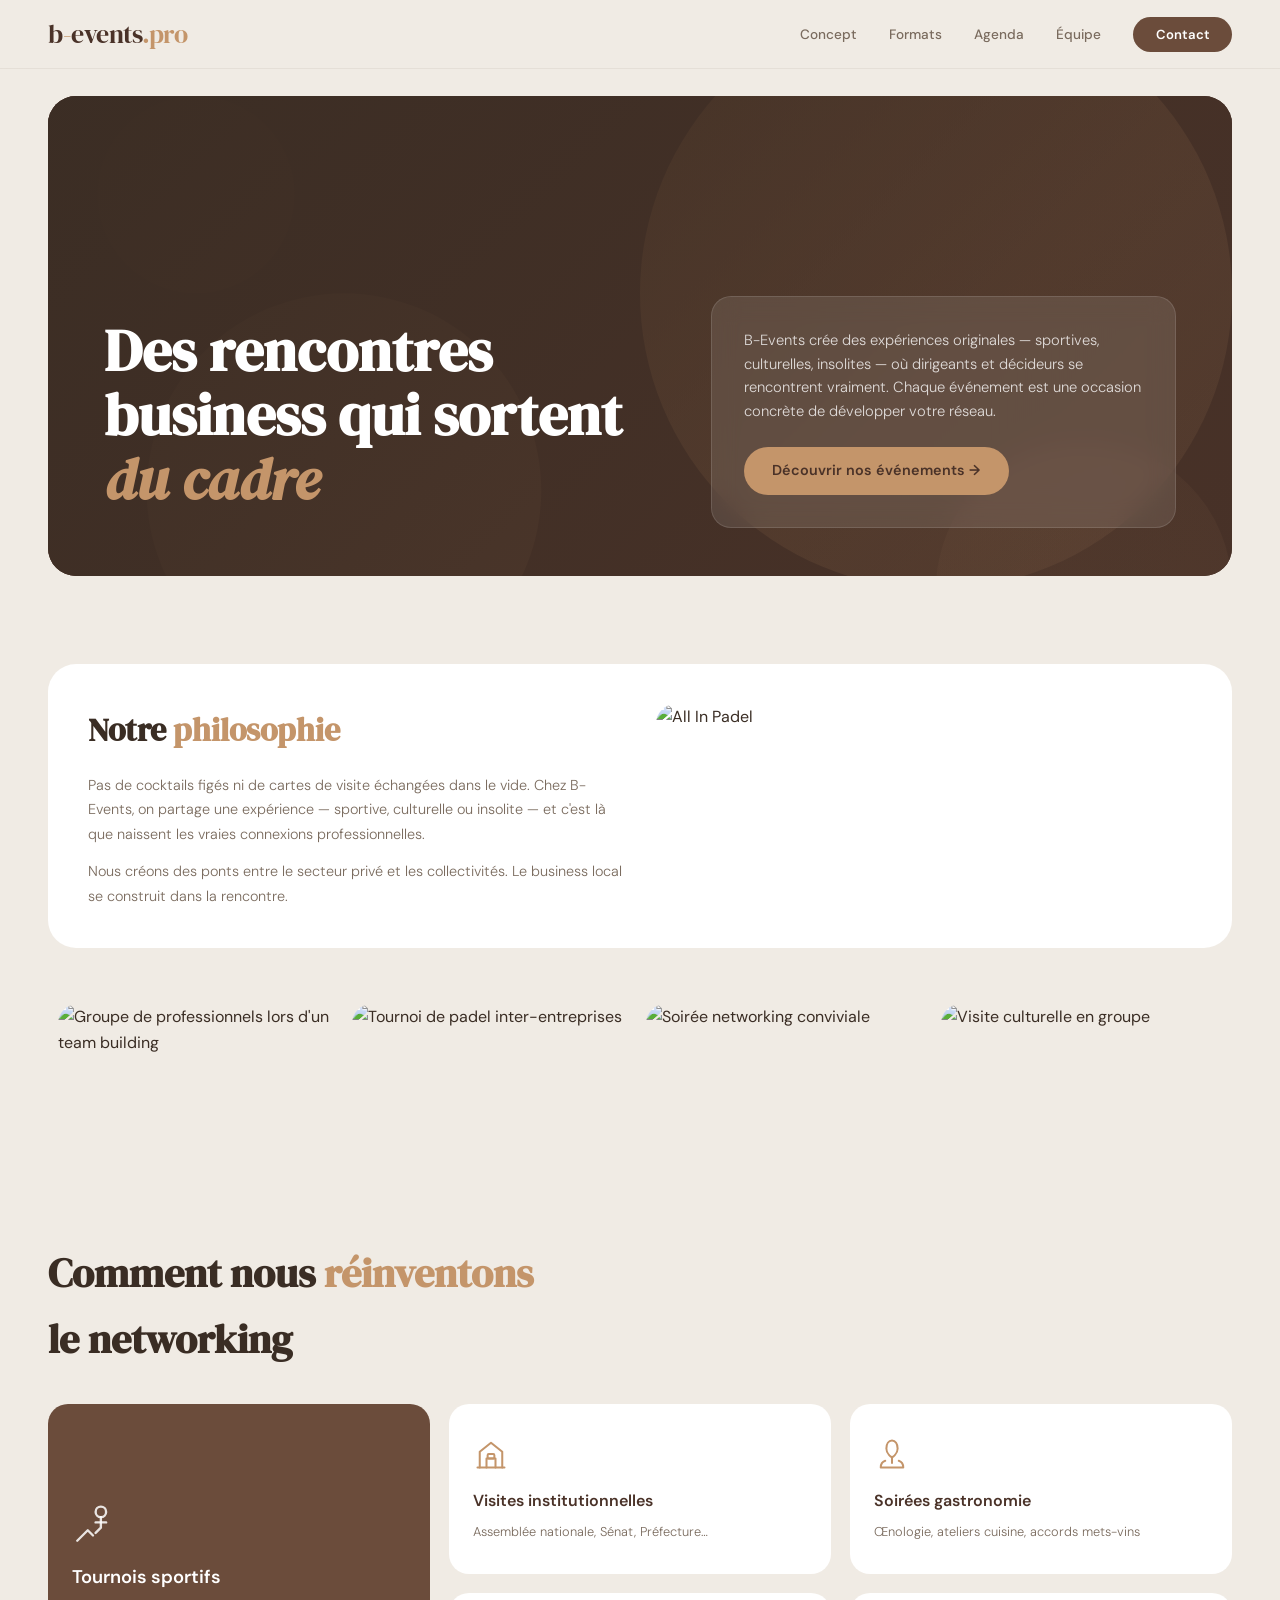
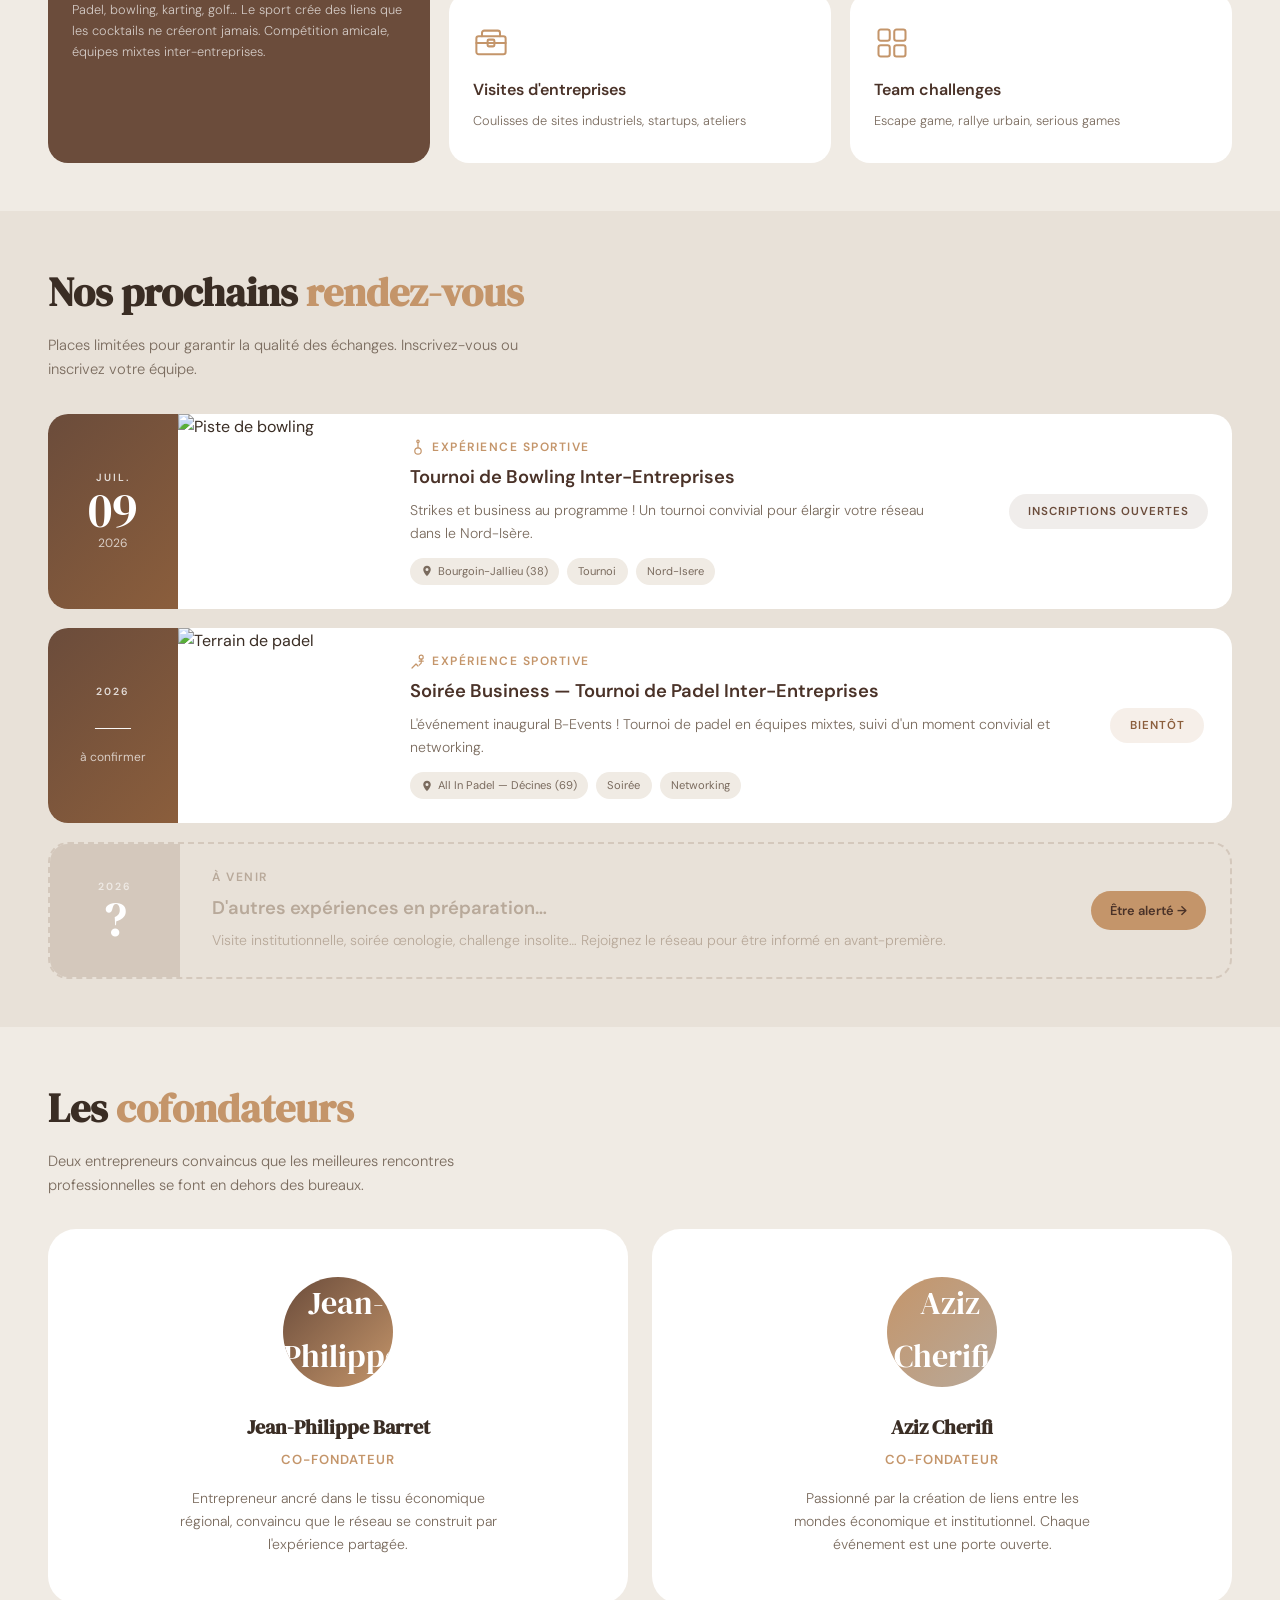
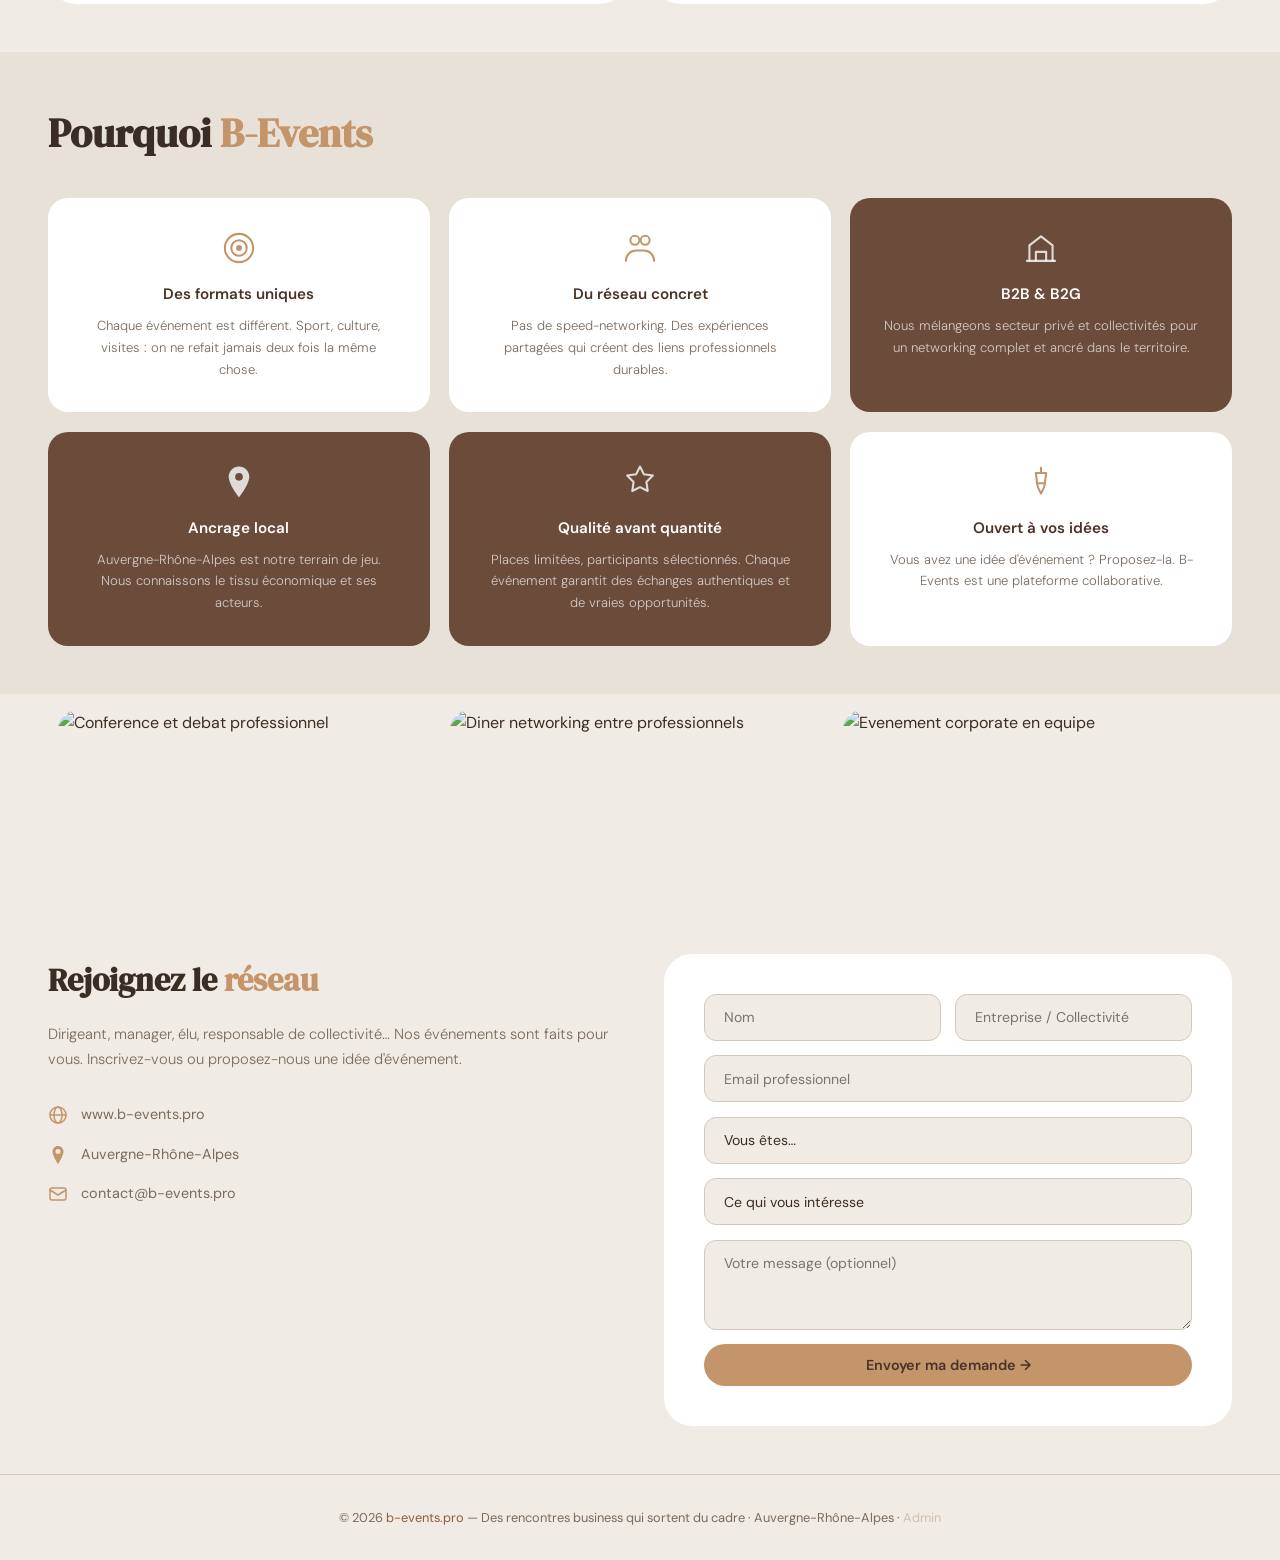
==== index.html @ 19b8ec17 "naming urls" ====
<!DOCTYPE html>
<html lang="fr">
<head>
  <meta charset="UTF-8">
  <meta name="viewport" content="width=device-width, initial-scale=1.0">
  <meta name="description" content="B-Events organise des expériences de networking originales pour dirigeants et décideurs en Auvergne-Rhône-Alpes. Sport, culture, visites insolites : développez votre réseau autrement.">
  <meta name="keywords" content="networking, B2B, B2G, événements, entreprises, Auvergne-Rhône-Alpes, Lyon, padel, bowling, dirigeants">
  <meta property="og:title" content="B-Events.pro — Des rencontres business qui sortent du cadre">
  <meta property="og:description" content="Expériences de networking originales pour dirigeants et décideurs en AURA.">
  <meta property="og:type" content="website">
  <meta property="og:url" content="https://www.b-events.pro">
  <title>B-Events.pro — Des rencontres business qui sortent du cadre</title>
  <link rel="icon" href="data:image/svg+xml,<svg xmlns='http://www.w3.org/2000/svg' viewBox='0 0 100 100'><path d='M20 55c0-8 6-14 14-14s14 6 14 14v20H20V55zm32 0c0-8 6-14 14-14s14 6 14 14v20H52V55zM30 35a8 8 0 100-16 8 8 0 000 16zm40 0a8 8 0 100-16 8 8 0 000 16z' fill='%236b4c3b'/></svg>">
  <link href="https://fonts.googleapis.com/css2?family=DM+Serif+Display:ital@0;1&family=DM+Sans:ital,wght@0,300;0,400;0,500;0,600;0,700;1,400&display=swap" rel="stylesheet">
  <link rel="stylesheet" href="style.css">
</head>
<body>

  <!-- NAVIGATION -->
  <nav>
    <div class="logo">b<span>-</span>events<span>.pro</span></div>
    <button class="menu-toggle" aria-label="Menu">
      <span></span><span></span><span></span>
    </button>
    <ul class="nav-links">
      <li><a href="#concept">Concept</a></li>
      <li><a href="#formats">Formats</a></li>
      <li><a href="#evenements">Agenda</a></li>
      <li><a href="#fondateurs">Équipe</a></li>
      <li><a href="#contact" class="nav-cta">Contact</a></li>
    </ul>
  </nav>

  <!-- HERO -->
  <section class="hero">
    <div class="hero-inner">
      <div class="hero-bg"></div>
      <div class="hero-content">
        <div class="hero-left">
          <h1>Des rencontres business qui sortent <em>du cadre</em></h1>
        </div>
        <div class="hero-right">
          <p>B-Events crée des expériences originales — sportives, culturelles, insolites — où dirigeants et décideurs se rencontrent vraiment. Chaque événement est une occasion concrète de développer votre réseau.</p>
          <a href="#evenements" class="hero-btn">Découvrir nos événements →</a>
        </div>
      </div>
    </div>
  </section>

  <!-- CONCEPT / STATS -->
  <section class="stats-section" id="concept">
    <div class="stats-inner">
      <div class="who-card reveal">
        <div class="who-text">
          <h2>Notre <em>philosophie</em></h2>
          <p>Pas de cocktails figés ni de cartes de visite échangées dans le vide. Chez B-Events, on partage une expérience — sportive, culturelle ou insolite — et c'est là que naissent les vraies connexions professionnelles.</p>
          <p style="margin-top:.8rem">Nous créons des ponts entre le secteur privé et les collectivités. Le business local se construit dans la rencontre.</p>
        </div>
        <div class="who-visual">
          <img src="images/all-in-padel.jpg" alt="All In Padel" loading="lazy">
        </div>
      </div>
    </div>
  </section>

  <!-- PHOTO STRIP -->
  <div class="photo-strip">
    <img src="https://images.unsplash.com/photo-1529156069898-49953e39b3ac?w=500&h=300&fit=crop" alt="Groupe de professionnels lors d'un team building" loading="lazy">
    <img src="https://images.unsplash.com/photo-1622279457486-62dcc4a431d6?w=500&h=300&fit=crop" alt="Tournoi de padel inter-entreprises" loading="lazy">
    <img src="https://images.unsplash.com/photo-1511795409834-ef04bbd61622?w=500&h=300&fit=crop" alt="Soirée networking conviviale" loading="lazy">
    <img src="https://images.unsplash.com/photo-1543007630-9710e4a00a20?w=500&h=300&fit=crop" alt="Visite culturelle en groupe" loading="lazy">
  </div>

  <!-- FORMATS -->
  <section class="formats-section" id="formats">
    <div class="formats-inner">
      <div class="section-header">
        <h2>Comment nous <em>réinventons</em><br>le networking</h2>
      </div>
      <div class="formats-grid">
        <div class="format-card featured reveal">
          <span class="format-icon">
            <svg viewBox="0 0 32 32" fill="none" stroke="currentColor" stroke-width="1.8" stroke-linecap="round" stroke-linejoin="round"><circle cx="22" cy="6" r="4"/><path d="M22 10v8l-4 4"/><path d="M18 14h8"/><path d="M4 28l8-8 4 4"/></svg>
          </span>
          <h4>Tournois sportifs</h4>
          <p>Padel, bowling, karting, golf… Le sport crée des liens que les cocktails ne créeront jamais. Compétition amicale, équipes mixtes inter-entreprises.</p>
        </div>
        <div class="format-card reveal">
          <span class="format-icon">
            <svg viewBox="0 0 32 32" fill="none" stroke="currentColor" stroke-width="1.8" stroke-linecap="round" stroke-linejoin="round"><path d="M4 28h24"/><path d="M6 28V14l10-8 10 8v14"/><path d="M12 28v-8h8v8"/><rect x="13" y="16" width="6" height="4" rx="1"/></svg>
          </span>
          <h4>Visites institutionnelles</h4>
          <p>Assemblée nationale, Sénat, Préfecture…</p>
        </div>
        <div class="format-card reveal">
          <span class="format-icon">
            <svg viewBox="0 0 32 32" fill="none" stroke="currentColor" stroke-width="1.8" stroke-linecap="round" stroke-linejoin="round"><path d="M16 4c-3 0-5 3-5 7 0 5 5 8 5 8s5-3 5-8c0-4-2-7-5-7z"/><path d="M10 22c-3 1-4 3-4 6h20c0-3-1-5-4-6"/><path d="M16 19v5"/></svg>
          </span>
          <h4>Soirées gastronomie</h4>
          <p>Œnologie, ateliers cuisine, accords mets-vins</p>
        </div>
        <div class="format-card reveal">
          <span class="format-icon">
            <svg viewBox="0 0 32 32" fill="none" stroke="currentColor" stroke-width="1.8" stroke-linecap="round" stroke-linejoin="round"><rect x="3" y="10" width="26" height="16" rx="2"/><path d="M8 10V7a2 2 0 012-2h12a2 2 0 012 2v3"/><path d="M3 16h26"/><rect x="13" y="13" width="6" height="6" rx="1"/></svg>
          </span>
          <h4>Visites d'entreprises</h4>
          <p>Coulisses de sites industriels, startups, ateliers</p>
        </div>
        <div class="format-card reveal">
          <span class="format-icon">
            <svg viewBox="0 0 32 32" fill="none" stroke="currentColor" stroke-width="1.8" stroke-linecap="round" stroke-linejoin="round"><rect x="4" y="4" width="10" height="10" rx="2"/><rect x="18" y="4" width="10" height="10" rx="2"/><rect x="4" y="18" width="10" height="10" rx="2"/><rect x="18" y="18" width="10" height="10" rx="2"/></svg>
          </span>
          <h4>Team challenges</h4>
          <p>Escape game, rallye urbain, serious games</p>
        </div>

      </div>
    </div>
  </section>

  <!-- EVENTS -->
  <section class="events-section" id="evenements">
    <div class="events-inner">
      <div class="section-header">
        <h2>Nos prochains <em>rendez-vous</em></h2>
        <p>Places limitées pour garantir la qualité des échanges. Inscrivez-vous ou inscrivez votre équipe.</p>
      </div>
      <div class="event-list">

        <div class="event-card reveal">
          <div class="event-date-block">
            <span class="month">Juil.</span>
            <span class="day">09</span>
            <span class="year">2026</span>
          </div>
          <div class="event-visual">
            <img src="https://images.unsplash.com/photo-1566073771259-6a8506099945?w=400&h=300&fit=crop&q=80" alt="Piste de bowling" loading="lazy">
          </div>
          <div class="event-info">
            <div class="event-type"><svg class="event-type-icon" viewBox="0 0 20 20" fill="none" stroke="currentColor" stroke-width="1.5" stroke-linecap="round" stroke-linejoin="round"><circle cx="10" cy="15" r="4"/><path d="M10 4v7"/><circle cx="10" cy="3" r="1.5"/></svg> Expérience sportive</div>
            <h3>Tournoi de Bowling Inter-Entreprises</h3>
            <p>Strikes et business au programme ! Un tournoi convivial pour élargir votre réseau dans le Nord-Isère.</p>
            <div class="event-tags">
              <span class="tag"><svg class="tag-icon" viewBox="0 0 16 16" fill="currentColor"><path d="M8 1C5.2 1 3 3.2 3 6c0 4 5 9 5 9s5-5 5-9c0-2.8-2.2-5-5-5zm0 7a2 2 0 110-4 2 2 0 010 4z"/></svg> Bourgoin-Jallieu (38)</span>
              <span class="tag">Tournoi</span>
              <span class="tag">Nord-Isere</span>
            </div>
          </div>
          <div class="event-status">
            <span class="status-badge status-open">Inscriptions ouvertes</span>
          </div>
        </div>

        <div class="event-card reveal">
          <div class="event-date-block">
            <span class="month">2026</span>
            <span class="day">—</span>
            <span class="year">à confirmer</span>
          </div>
          <div class="event-visual">
            <img src="https://images.unsplash.com/photo-1554068865-24cecd4e34b8?w=400&h=300&fit=crop" alt="Terrain de padel" loading="lazy">
          </div>
          <div class="event-info">
            <div class="event-type"><svg class="event-type-icon" viewBox="0 0 20 20" fill="none" stroke="currentColor" stroke-width="1.5" stroke-linecap="round" stroke-linejoin="round"><circle cx="14" cy="4" r="2.5"/><path d="M14 6.5v5l-2.5 2.5"/><path d="M11.5 9h5"/><path d="M2.5 17.5l5-5 2.5 2.5"/></svg> Expérience sportive</div>
            <h3>Soirée Business — Tournoi de Padel Inter-Entreprises</h3>
            <p>L'événement inaugural B-Events ! Tournoi de padel en équipes mixtes, suivi d'un moment convivial et networking.</p>
            <div class="event-tags">
              <span class="tag"><svg class="tag-icon" viewBox="0 0 16 16" fill="currentColor"><path d="M8 1C5.2 1 3 3.2 3 6c0 4 5 9 5 9s5-5 5-9c0-2.8-2.2-5-5-5zm0 7a2 2 0 110-4 2 2 0 010 4z"/></svg> All In Padel — Décines (69)</span>
              <span class="tag">Soirée</span>
              <span class="tag">Networking</span>
            </div>
          </div>
          <div class="event-status">
            <span class="status-badge status-soon">Bientôt</span>
          </div>
        </div>

        <div class="event-card ghost reveal">
          <div class="event-date-block">
            <span class="month" style="opacity:.6">2026</span>
            <span class="day">?</span>
          </div>
          <div class="event-info">
            <div class="event-type" style="color:var(--taupe)">À venir</div>
            <h3>D'autres expériences en préparation…</h3>
            <p style="color:var(--taupe)">Visite institutionnelle, soirée œnologie, challenge insolite… Rejoignez le réseau pour être informé en avant-première.</p>
          </div>
          <div class="event-status">
            <a href="#contact" class="hero-btn" style="font-size:.8rem;padding:.55rem 1.2rem">Être alerté →</a>
          </div>
        </div>

      </div>
    </div>
  </section>

  <!-- FOUNDERS -->
  <section class="founders-section" id="fondateurs">
    <div class="founders-inner">
      <div class="section-header">
        <h2>Les <em>cofondateurs</em></h2>
        <p>Deux entrepreneurs convaincus que les meilleures rencontres professionnelles se font en dehors des bureaux.</p>
      </div>
      <div class="founders-grid">
        <div class="founder-card reveal">
          <div class="founder-avatar">
            <img src="images/jean-philippe-barret.jpg" alt="Jean-Philippe Barret" loading="lazy">
          </div>
          <h3>Jean-Philippe Barret</h3>
          <div class="founder-role">Co-fondateur</div>
          <p>Entrepreneur ancré dans le tissu économique régional, convaincu que le réseau se construit par l'expérience partagée.</p>
        </div>
        <div class="founder-card reveal">
          <div class="founder-avatar">
            <img src="images/aziz-cherifi.jpg" alt="Aziz Cherifi" loading="lazy">
          </div>
          <h3>Aziz Cherifi</h3>
          <div class="founder-role">Co-fondateur</div>
          <p>Passionné par la création de liens entre les mondes économique et institutionnel. Chaque événement est une porte ouverte.</p>
        </div>
      </div>
    </div>
  </section>

  <!-- WHY -->
  <section class="why-section">
    <div class="why-inner">
      <div class="section-header">
        <h2>Pourquoi <em>B-Events</em></h2>
      </div>
      <div class="why-grid">
        <div class="why-card reveal">
          <span class="why-icon">
            <svg viewBox="0 0 28 28" fill="none" stroke="currentColor" stroke-width="1.6" stroke-linecap="round" stroke-linejoin="round"><circle cx="14" cy="14" r="11"/><circle cx="14" cy="14" r="6"/><circle cx="14" cy="14" r="1.5" fill="currentColor"/></svg>
          </span>
          <h4>Des formats uniques</h4>
          <p>Chaque événement est différent. Sport, culture, visites : on ne refait jamais deux fois la même chose.</p>
        </div>
        <div class="why-card reveal">
          <span class="why-icon">
            <svg viewBox="0 0 28 28" fill="none" stroke="currentColor" stroke-width="1.6" stroke-linecap="round" stroke-linejoin="round"><circle cx="10" cy="8" r="3.5"/><circle cx="18" cy="8" r="3.5"/><path d="M3 24c0-4.4 3.6-8 8-8h6c4.4 0 8 3.6 8 8"/></svg>
          </span>
          <h4>Du réseau concret</h4>
          <p>Pas de speed-networking. Des expériences partagées qui créent des liens professionnels durables.</p>
        </div>
        <div class="why-card dark reveal">
          <span class="why-icon">
            <svg viewBox="0 0 28 28" fill="none" stroke="currentColor" stroke-width="1.6" stroke-linecap="round" stroke-linejoin="round"><path d="M3 24h22"/><path d="M5 24V12l9-7 9 7v12"/><path d="M10 24v-7h8v7"/></svg>
          </span>
          <h4>B2B & B2G</h4>
          <p>Nous mélangeons secteur privé et collectivités pour un networking complet et ancré dans le territoire.</p>
        </div>
        <div class="why-card dark reveal">
          <span class="why-icon">
            <svg viewBox="0 0 28 28" fill="currentColor"><path d="M14 2C9.6 2 6 5.6 6 10c0 6 8 16 8 16s8-10 8-16c0-4.4-3.6-8-8-8zm0 11a3 3 0 110-6 3 3 0 010 6z"/></svg>
          </span>
          <h4>Ancrage local</h4>
          <p>Auvergne-Rhône-Alpes est notre terrain de jeu. Nous connaissons le tissu économique et ses acteurs.</p>
        </div>
        <div class="why-card dark reveal">
          <span class="why-icon">
            <svg viewBox="0 0 28 28" fill="none" stroke="currentColor" stroke-width="1.6" stroke-linecap="round" stroke-linejoin="round"><path d="M14 2l3 6 7 1-5 5 1 7-6-3-6 3 1-7-5-5 7-1z"/></svg>
          </span>
          <h4>Qualité avant quantité</h4>
          <p>Places limitées, participants sélectionnés. Chaque événement garantit des échanges authentiques et de vraies opportunités.</p>
        </div>
        <div class="why-card reveal">
          <span class="why-icon">
            <svg viewBox="0 0 28 28" fill="none" stroke="currentColor" stroke-width="1.6" stroke-linecap="round" stroke-linejoin="round"><path d="M14 3v3"/><path d="M10 7h8l-1 8H11l-1-8z"/><path d="M11 15c0 3 1.5 5 3 8 1.5-3 3-5 3-8"/></svg>
          </span>
          <h4>Ouvert à vos idées</h4>
          <p>Vous avez une idée d'événement ? Proposez-la. B-Events est une plateforme collaborative.</p>
        </div>
      </div>
    </div>
  </section>

  <!-- PHOTO STRIP 2 -->
  <div class="photo-strip">
    <img src="https://images.unsplash.com/photo-1515187029135-18ee286d815b?w=600&h=300&fit=crop" alt="Conference et debat professionnel" loading="lazy">
    <img src="https://images.unsplash.com/photo-1528605248644-14dd04022da1?w=600&h=300&fit=crop" alt="Diner networking entre professionnels" loading="lazy">
    <img src="https://images.unsplash.com/photo-1517457373958-b7bdd4587205?w=600&h=300&fit=crop" alt="Evenement corporate en equipe" loading="lazy">
  </div>

  <!-- CONTACT -->
  <section class="contact-section" id="contact">
    <div class="contact-inner">
      <div class="contact-left">
        <h2>Rejoignez le <em>réseau</em></h2>
        <p>Dirigeant, manager, élu, responsable de collectivité… Nos événements sont faits pour vous. Inscrivez-vous ou proposez-nous une idée d'événement.</p>
        <div class="contact-detail"><span class="contact-icon"><svg viewBox="0 0 20 20" fill="none" stroke="currentColor" stroke-width="1.5" stroke-linecap="round" stroke-linejoin="round"><circle cx="10" cy="10" r="8"/><path d="M2 10h16"/><ellipse cx="10" cy="10" rx="4" ry="8"/></svg></span> www.b-events.pro</div>
        <div class="contact-detail"><span class="contact-icon"><svg viewBox="0 0 20 20" fill="currentColor"><path d="M10 1C7 1 4.5 3.5 4.5 6.5c0 4.5 5.5 12.5 5.5 12.5s5.5-8 5.5-12.5C15.5 3.5 13 1 10 1zm0 8a2.5 2.5 0 110-5 2.5 2.5 0 010 5z"/></svg></span> Auvergne-Rhône-Alpes</div>
        <div class="contact-detail"><span class="contact-icon"><svg viewBox="0 0 20 20" fill="none" stroke="currentColor" stroke-width="1.5" stroke-linecap="round" stroke-linejoin="round"><rect x="2" y="4" width="16" height="12" rx="2"/><path d="M2 6l8 5 8-5"/></svg></span> contact@b-events.pro</div>
      </div>
      <form class="contact-form">
        <div class="form-row">
          <input type="text" name="nom" placeholder="Nom" required>
          <input type="text" name="entreprise" placeholder="Entreprise / Collectivité" required>
        </div>
        <input type="email" name="email" placeholder="Email professionnel" required>
        <select name="profil" required>
          <option value="" disabled selected>Vous êtes…</option>
          <option>Dirigeant / Gérant</option>
          <option>Manager / Responsable</option>
          <option>Élu / Agent de collectivité</option>
          <option>Autre</option>
        </select>
        <select name="interet">
          <option value="" disabled selected>Ce qui vous intéresse</option>
          <option>Tournoi de Padel — Décines</option>
          <option>Tournoi de Bowling — Bourgoin (09/07)</option>
          <option>Être informé de tous les événements</option>
          <option>Proposer une idée d'événement</option>
        </select>
        <textarea name="message" placeholder="Votre message (optionnel)"></textarea>
        <button type="submit" class="hero-btn" style="width:100%;justify-content:center">Envoyer ma demande →</button>
      </form>
    </div>
  </section>

  <!-- FOOTER -->
  <footer>
    <p>&copy; 2026 <a href="#">b-events.pro</a> — Des rencontres business qui sortent du cadre · Auvergne-Rhône-Alpes · <a href="/admin" style="opacity:.3">Admin</a></p>
  </footer>

  <script src="script.js"></script>
</body>
</html>
---- style.css ----
/* ============================================
   B-Events.pro — Style principal
   Palette : beige / brun chaud (Compatto-inspired)
   ============================================ */

/* --- RESET & VARIABLES --- */
*,*::before,*::after{margin:0;padding:0;box-sizing:border-box}

:root{
  --bg:#f0ebe4;
  --bg2:#e8e1d8;
  --white:#fff;
  --card:#fff;
  --brown:#6b4c3b;
  --brown-dark:#4a3228;
  --brown-light:#a0806c;
  --accent:#8b5e3c;
  --accent-warm:#c4956a;
  --taupe:#b8a99a;
  --taupe-light:#d4c8bc;
  --text:#3a2d24;
  --text-muted:#7a6b5e;
  --radius:20px;
  --radius-lg:28px;
}

html{scroll-behavior:smooth}

body{
  font-family:'DM Sans',sans-serif;
  background:var(--bg);
  color:var(--text);
  line-height:1.65;
  overflow-x:hidden;
}

/* --- NAVIGATION --- */
nav{
  position:fixed;top:0;width:100%;z-index:100;
  padding:.8rem 3rem;
  display:flex;justify-content:space-between;align-items:center;
  backdrop-filter:blur(20px);
  background:rgba(240,235,228,.85);
  border-bottom:1px solid rgba(107,76,59,.08);
  transition:all .3s;
}
nav.scrolled{
  background:rgba(240,235,228,.95);
  box-shadow:0 2px 20px rgba(107,76,59,.08);
}
.logo{
  font-family:'DM Serif Display',serif;
  font-size:1.6rem;color:var(--brown-dark);letter-spacing:-0.5px;
}
.logo span{color:var(--accent-warm)}

nav ul{list-style:none;display:flex;gap:2rem;align-items:center}
nav a{
  color:var(--text-muted);text-decoration:none;
  font-weight:500;font-size:.85rem;transition:color .2s;
}
nav a:hover{color:var(--brown-dark)}
.nav-cta{
  background:var(--brown);color:#fff !important;
  padding:.55rem 1.4rem;border-radius:50px;
  font-size:.82rem;font-weight:600;transition:all .25s;
}
.nav-cta:hover{
  background:var(--brown-dark);color:#fff !important;
  transform:translateY(-1px);
}

/* Mobile menu toggle */
.menu-toggle{
  display:none;background:none;border:none;cursor:pointer;
  flex-direction:column;gap:5px;padding:8px;
}
.menu-toggle span{
  display:block;width:24px;height:2px;
  background:var(--brown-dark);transition:all .3s;border-radius:2px;
}
.menu-toggle.active span:nth-child(1){transform:rotate(45deg) translate(5px,5px)}
.menu-toggle.active span:nth-child(2){opacity:0}
.menu-toggle.active span:nth-child(3){transform:rotate(-45deg) translate(5px,-5px)}

/* --- HERO --- */
.hero{
  padding:6rem 3rem 3rem;
  display:flex;align-items:center;justify-content:center;
}
.hero-inner{
  max-width:1200px;width:100%;
  background:var(--brown-dark);border-radius:var(--radius-lg);
  overflow:hidden;position:relative;
  min-height:480px;display:flex;align-items:flex-end;
  padding:3rem 3.5rem;
}
.hero-bg{
  position:absolute;inset:0;
  background:
    linear-gradient(135deg,
      rgba(58,45,36,.92) 0%,
      rgba(58,45,36,.6) 40%,
      rgba(58,45,36,.3) 70%,
      rgba(58,45,36,.15) 100%),
    url('images/hero-bg.svg');
  background-size:cover;
}
.hero-content{
  position:relative;z-index:2;
  display:grid;grid-template-columns:1.2fr 1fr;gap:3rem;
  align-items:end;width:100%;
}
.hero-left h1{
  font-family:'DM Serif Display',serif;
  font-size:clamp(2.4rem,5vw,3.6rem);
  color:#fff;line-height:1.12;margin-bottom:1rem;
}
.hero-left h1 em{font-style:italic;color:var(--accent-warm)}

.hero-right{
  background:rgba(255,255,255,.1);
  backdrop-filter:blur(12px);
  border:1px solid rgba(255,255,255,.12);
  border-radius:var(--radius);padding:2rem;
}
.hero-right p{
  color:rgba(255,255,255,.8);font-size:.92rem;
  font-weight:300;margin-bottom:1.5rem;line-height:1.6;
}

/* Shared button */
.hero-btn{
  display:inline-flex;align-items:center;gap:.5rem;
  background:var(--accent-warm);color:var(--brown-dark);
  padding:.75rem 1.8rem;border-radius:50px;
  font-weight:600;font-size:.9rem;text-decoration:none;
  transition:all .25s;border:none;cursor:pointer;
  font-family:'DM Sans',sans-serif;
}
.hero-btn:hover{
  background:#d4a67a;transform:translateY(-2px);
  box-shadow:0 8px 24px rgba(139,94,60,.3);
}

/* --- STATS + WHO WE ARE --- */
.stats-section{padding:2.5rem 3rem}
.stats-inner{
  max-width:1200px;margin:0 auto;
  display:grid;grid-template-columns:1fr;gap:2rem;
  align-items:stretch;
}
.stats-card{
  background:var(--card);border-radius:var(--radius-lg);
  padding:2.5rem;display:flex;flex-direction:column;
  justify-content:space-between;
}
.stats-label{
  background:var(--accent-warm);color:#fff;
  display:inline-block;padding:.35rem .9rem;border-radius:8px;
  font-size:.7rem;font-weight:600;text-transform:uppercase;
  letter-spacing:1px;margin-bottom:1.5rem;align-self:flex-start;
}
.stats-row{display:flex;gap:2.5rem;margin-top:auto}
.stat-num{
  font-family:'DM Serif Display',serif;
  font-size:2.8rem;color:var(--brown-dark);line-height:1;
}
.stat-label{font-size:.75rem;color:var(--text-muted);margin-top:.2rem}

.who-card{
  background:var(--card);border-radius:var(--radius-lg);
  padding:2.5rem;display:grid;grid-template-columns:1fr 1fr;
  gap:2rem;align-items:center;
}
.who-text h2{font-family:'DM Serif Display',serif;font-size:2rem;margin-bottom:1rem}
.who-text h2 em{color:var(--accent-warm);font-style:normal}
.who-text p{color:var(--text-muted);font-size:.9rem;font-weight:300;line-height:1.7}
.who-visual{
  border-radius:var(--radius);height:100%;min-height:200px;
  overflow:hidden;position:relative;
}
.who-visual img{
  width:100%;height:100%;object-fit:cover;
  display:block;
}

/* --- PHOTO STRIP --- */
.photo-strip{
  display:flex;gap:.8rem;padding:1rem 3rem;
  max-width:1260px;margin:0 auto;
  overflow:hidden;
}
.photo-strip img{
  flex:1;min-width:0;height:180px;
  object-fit:cover;border-radius:var(--radius);
}

/* --- EVENT VISUAL --- */
.event-visual{
  min-width:200px;max-width:200px;overflow:hidden;
}
.event-visual img{
  width:100%;height:100%;object-fit:cover;display:block;
}

/* --- FORMATS --- */
.formats-section{padding:2.5rem 3rem 3rem}
.formats-inner{max-width:1200px;margin:0 auto}

.section-header{margin-bottom:2rem}
.section-header h2{font-family:'DM Serif Display',serif;font-size:clamp(1.8rem,3.5vw,2.5rem)}
.section-header h2 em{color:var(--accent-warm);font-style:normal}
.section-header p{color:var(--text-muted);max-width:500px;margin-top:.5rem;font-weight:300;font-size:.92rem}

.formats-grid{display:grid;grid-template-columns:repeat(3,1fr);gap:1.2rem}
.format-card{
  background:var(--card);border-radius:var(--radius);
  padding:2rem 1.5rem;transition:transform .25s,box-shadow .25s;
}
.format-card:hover{
  transform:translateY(-4px);
  box-shadow:0 12px 32px rgba(107,76,59,.1);
}
.format-icon{display:block;margin-bottom:1rem;width:36px;height:36px;color:var(--accent-warm)}
.format-icon svg{width:100%;height:100%}
.format-card.featured .format-icon{width:42px;height:42px;color:rgba(255,255,255,.85)}
.format-card h4{font-size:1rem;font-weight:600;margin-bottom:.4rem;color:var(--brown-dark)}
.format-card p{color:var(--text-muted);font-size:.8rem;font-weight:300}
.format-card.featured{
  background:var(--brown);color:#fff;
  grid-row:span 2;display:flex;flex-direction:column;justify-content:center;
}
.format-card.featured h4{color:#fff;font-size:1.15rem}
.format-card.featured p{color:rgba(255,255,255,.7)}
.format-card.featured:hover{background:var(--brown-dark)}

/* --- EVENTS --- */
.events-section{background:var(--bg2);padding:3rem 3rem}
.events-inner{max-width:1200px;margin:0 auto}
.event-list{display:flex;flex-direction:column;gap:1.2rem}

.event-card{
  display:flex;align-items:stretch;
  background:var(--card);border-radius:var(--radius);
  overflow:hidden;transition:transform .2s,box-shadow .2s;
}
.event-card:hover{
  transform:translateY(-3px);
  box-shadow:0 12px 32px rgba(107,76,59,.08);
}
.event-date-block{
  background:linear-gradient(135deg,var(--brown),var(--accent));
  min-width:130px;display:flex;flex-direction:column;
  align-items:center;justify-content:center;
  padding:1.5rem;text-align:center;color:#fff;
}
.event-date-block .month{
  text-transform:uppercase;font-size:.65rem;
  letter-spacing:2px;font-weight:600;opacity:.8;
}
.event-date-block .day{
  font-family:'DM Serif Display',serif;
  font-size:3rem;line-height:1;
}
.event-date-block .year{font-size:.75rem;opacity:.7}

.event-info{padding:1.5rem 2rem;flex:1}
.event-type{
  font-size:.75rem;text-transform:uppercase;
  letter-spacing:1.5px;font-weight:600;
  color:var(--accent-warm);margin-bottom:.3rem;
  display:flex;align-items:center;gap:.4rem;
}
.event-type-icon{width:16px;height:16px;flex-shrink:0}
.event-info h3{font-size:1.15rem;font-weight:600;color:var(--brown-dark);margin-bottom:.4rem}
.event-info p{color:var(--text-muted);font-size:.88rem;font-weight:300}
.event-tags{display:flex;gap:.5rem;margin-top:.8rem;flex-wrap:wrap}
.tag{background:var(--bg);padding:.25rem .7rem;border-radius:50px;font-size:.7rem;color:var(--text-muted);display:inline-flex;align-items:center;gap:.3rem}
.tag-icon{width:12px;height:12px;flex-shrink:0}

.event-status{display:flex;align-items:center;justify-content:center;padding:1.5rem;min-width:150px}
.status-badge{
  padding:.5rem 1.2rem;border-radius:50px;
  font-size:.72rem;font-weight:600;
  text-transform:uppercase;letter-spacing:1px;
}
.status-open{background:rgba(107,76,59,.1);color:var(--brown)}
.status-soon{background:rgba(196,149,106,.15);color:var(--accent)}
.status-full{background:rgba(192,57,43,.1);color:#c0392b}
.status-past{background:var(--bg);color:var(--taupe)}

.event-cta{
  display:flex;flex-direction:column;align-items:center;justify-content:center;gap:.4rem;
  padding:1rem 1.5rem;min-width:120px;
  background:linear-gradient(135deg,var(--brown),var(--accent));
  color:#fff;text-decoration:none;
  font-size:.75rem;font-weight:600;text-transform:uppercase;letter-spacing:1px;
  transition:opacity .2s;
}
.event-cta:hover{opacity:.85}
.event-cta svg{transition:transform .2s}
.event-cta:hover svg{transform:translateX(3px)}

.event-card.ghost{background:transparent;border:2px dashed var(--taupe-light)}
.event-card.ghost .event-date-block{background:var(--taupe-light)}
.event-card.ghost .event-info h3{color:var(--taupe)}
.event-card.ghost:hover{transform:none;box-shadow:none}

/* --- FOUNDERS --- */
.founders-section{padding:3rem 3rem}
.founders-inner{max-width:1200px;margin:0 auto}
.founders-grid{display:grid;grid-template-columns:1fr 1fr;gap:1.5rem}
.founder-card{
  background:var(--card);border-radius:var(--radius-lg);
  padding:3rem;display:flex;flex-direction:column;
  align-items:center;text-align:center;transition:transform .25s;
}
.founder-card:hover{transform:translateY(-4px)}
.founder-avatar{
  width:110px;height:110px;border-radius:50%;
  display:flex;align-items:center;justify-content:center;
  font-family:'DM Serif Display',serif;font-size:2rem;
  color:#fff;margin-bottom:1.5rem;overflow:hidden;
}
.founder-avatar img{
  width:100%;height:100%;object-fit:cover;
}
.founder-card:nth-child(1) .founder-avatar{
  background:linear-gradient(135deg,var(--brown),var(--accent-warm));
}
.founder-card:nth-child(2) .founder-avatar{
  background:linear-gradient(135deg,var(--accent-warm),var(--taupe));
}
.founder-card h3{
  font-family:'DM Serif Display',serif;
  font-size:1.25rem;margin-bottom:.3rem;
}
.founder-role{
  color:var(--accent-warm);font-size:.82rem;
  font-weight:600;text-transform:uppercase;
  letter-spacing:1px;margin-bottom:1rem;
}
.founder-card p{color:var(--text-muted);font-size:.88rem;font-weight:300;max-width:320px}

/* --- WHY B-EVENTS --- */
.why-section{background:var(--bg2);padding:3rem 3rem}
.why-inner{max-width:1200px;margin:0 auto}
.why-grid{display:grid;grid-template-columns:repeat(3,1fr);gap:1.2rem}
.why-card{
  background:var(--card);border-radius:var(--radius);
  padding:2rem;text-align:center;transition:transform .25s;
}
.why-card:hover{transform:translateY(-3px)}
.why-card.dark{background:var(--brown);color:#fff}
.why-card.dark p{color:rgba(255,255,255,.7)}
.why-card.dark h4{color:#fff}
.why-icon{display:flex;align-items:center;justify-content:center;margin:0 auto 1rem;width:36px;height:36px;color:var(--accent-warm)}
.why-icon svg{width:100%;height:100%}
.why-card.dark .why-icon{color:rgba(255,255,255,.8)}
.why-card h4{font-size:.95rem;font-weight:600;margin-bottom:.5rem;color:var(--brown-dark)}
.why-card p{color:var(--text-muted);font-size:.82rem;font-weight:300}

/* --- CONTACT --- */
.contact-section{padding:3rem 3rem}
.contact-inner{
  max-width:1200px;margin:0 auto;
  display:grid;grid-template-columns:1fr 1fr;gap:3rem;
  align-items:start;
}
.contact-left h2{font-family:'DM Serif Display',serif;font-size:2rem;margin-bottom:1rem}
.contact-left h2 em{color:var(--accent-warm);font-style:normal}
.contact-left>p{color:var(--text-muted);font-weight:300;margin-bottom:2rem;font-size:.92rem}
.contact-detail{
  display:flex;align-items:center;gap:.8rem;
  margin-bottom:1rem;color:var(--text-muted);font-size:.9rem;
}
.contact-icon{width:20px;height:20px;flex-shrink:0;color:var(--accent-warm)}
.contact-icon svg{width:100%;height:100%}

.contact-form{
  background:var(--card);border-radius:var(--radius-lg);
  padding:2.5rem;display:flex;flex-direction:column;gap:.9rem;
}
.contact-form input,
.contact-form textarea,
.contact-form select{
  background:var(--bg);border:1px solid var(--taupe-light);
  border-radius:12px;padding:.85rem 1.2rem;
  color:var(--text);font-family:inherit;font-size:.88rem;
  outline:none;transition:border-color .2s;
}
.contact-form input:focus,
.contact-form textarea:focus,
.contact-form select:focus{border-color:var(--accent-warm)}
.contact-form textarea{resize:vertical;min-height:90px}
.contact-form select{cursor:pointer;appearance:none}
.form-row{display:grid;grid-template-columns:1fr 1fr;gap:.9rem}

.form-success{
  text-align:center;padding:3rem;
  font-family:'DM Serif Display',serif;
  font-size:1.3rem;color:var(--brown);
}
.form-success small{
  display:block;margin-top:.5rem;
  font-family:'DM Sans',sans-serif;
  font-size:.9rem;color:var(--text-muted);
}

/* --- FOOTER --- */
footer{
  text-align:center;padding:2rem 3rem;
  border-top:1px solid var(--taupe-light);
  color:var(--text-muted);font-size:.8rem;
}
footer a{color:var(--accent);text-decoration:none}
footer a:hover{text-decoration:underline}

/* --- ANIMATIONS --- */
@keyframes fadeUp{
  from{opacity:0;transform:translateY(24px)}
  to{opacity:1;transform:translateY(0)}
}
.hero-inner{animation:fadeUp .7s ease-out}

.reveal{opacity:0;transform:translateY(30px);transition:opacity .6s ease,transform .6s ease}
.reveal.visible{opacity:1;transform:translateY(0)}

/* --- RESPONSIVE --- */
@media(max-width:900px){
  nav{padding:.8rem 1.5rem}
  nav ul{
    display:none;flex-direction:column;
    position:absolute;top:100%;left:0;right:0;
    background:rgba(240,235,228,.98);
    padding:1.5rem 2rem;gap:1rem;
    border-bottom:1px solid rgba(107,76,59,.1);
  }
  nav ul.open{display:flex}
  .menu-toggle{display:flex}
  .hero{padding:5rem 2rem 2rem}
  .hero-inner{padding:2rem 1.8rem;min-height:auto}
  .hero-content{grid-template-columns:1fr}
  .stats-inner{grid-template-columns:1fr}
  .who-card{grid-template-columns:1fr}
  .formats-grid{grid-template-columns:1fr 1fr}
  .format-card.featured{grid-row:auto}
  .why-grid{grid-template-columns:1fr 1fr}
  .contact-inner{grid-template-columns:1fr}
  .founders-grid{grid-template-columns:1fr}
  .event-visual{min-width:140px;max-width:140px}
  .stats-section,.formats-section,.events-section,
  .founders-section,.why-section,.contact-section{
    padding:2rem;
  }
  .photo-strip{padding:0 2rem}
}

@media(max-width:600px){
  .formats-grid{grid-template-columns:1fr}
  .why-grid{grid-template-columns:1fr}
  .event-card{flex-direction:column}
  .event-visual{min-width:auto;max-width:none;height:180px}
  .event-date-block{
    flex-direction:row;gap:1rem;min-width:auto;
    padding:1rem 1.5rem;
  }
  .event-status{padding:.8rem;min-width:auto}
  .form-row{grid-template-columns:1fr}
  .hero{padding:5rem 1.2rem 1.5rem}
  section,.stats-section,.formats-section,.events-section,
  .founders-section,.why-section,.contact-section{
    padding:1.5rem 1.2rem;
  }
  .photo-strip{gap:.5rem;padding:0 1.2rem}
  .photo-strip img{height:160px}
}
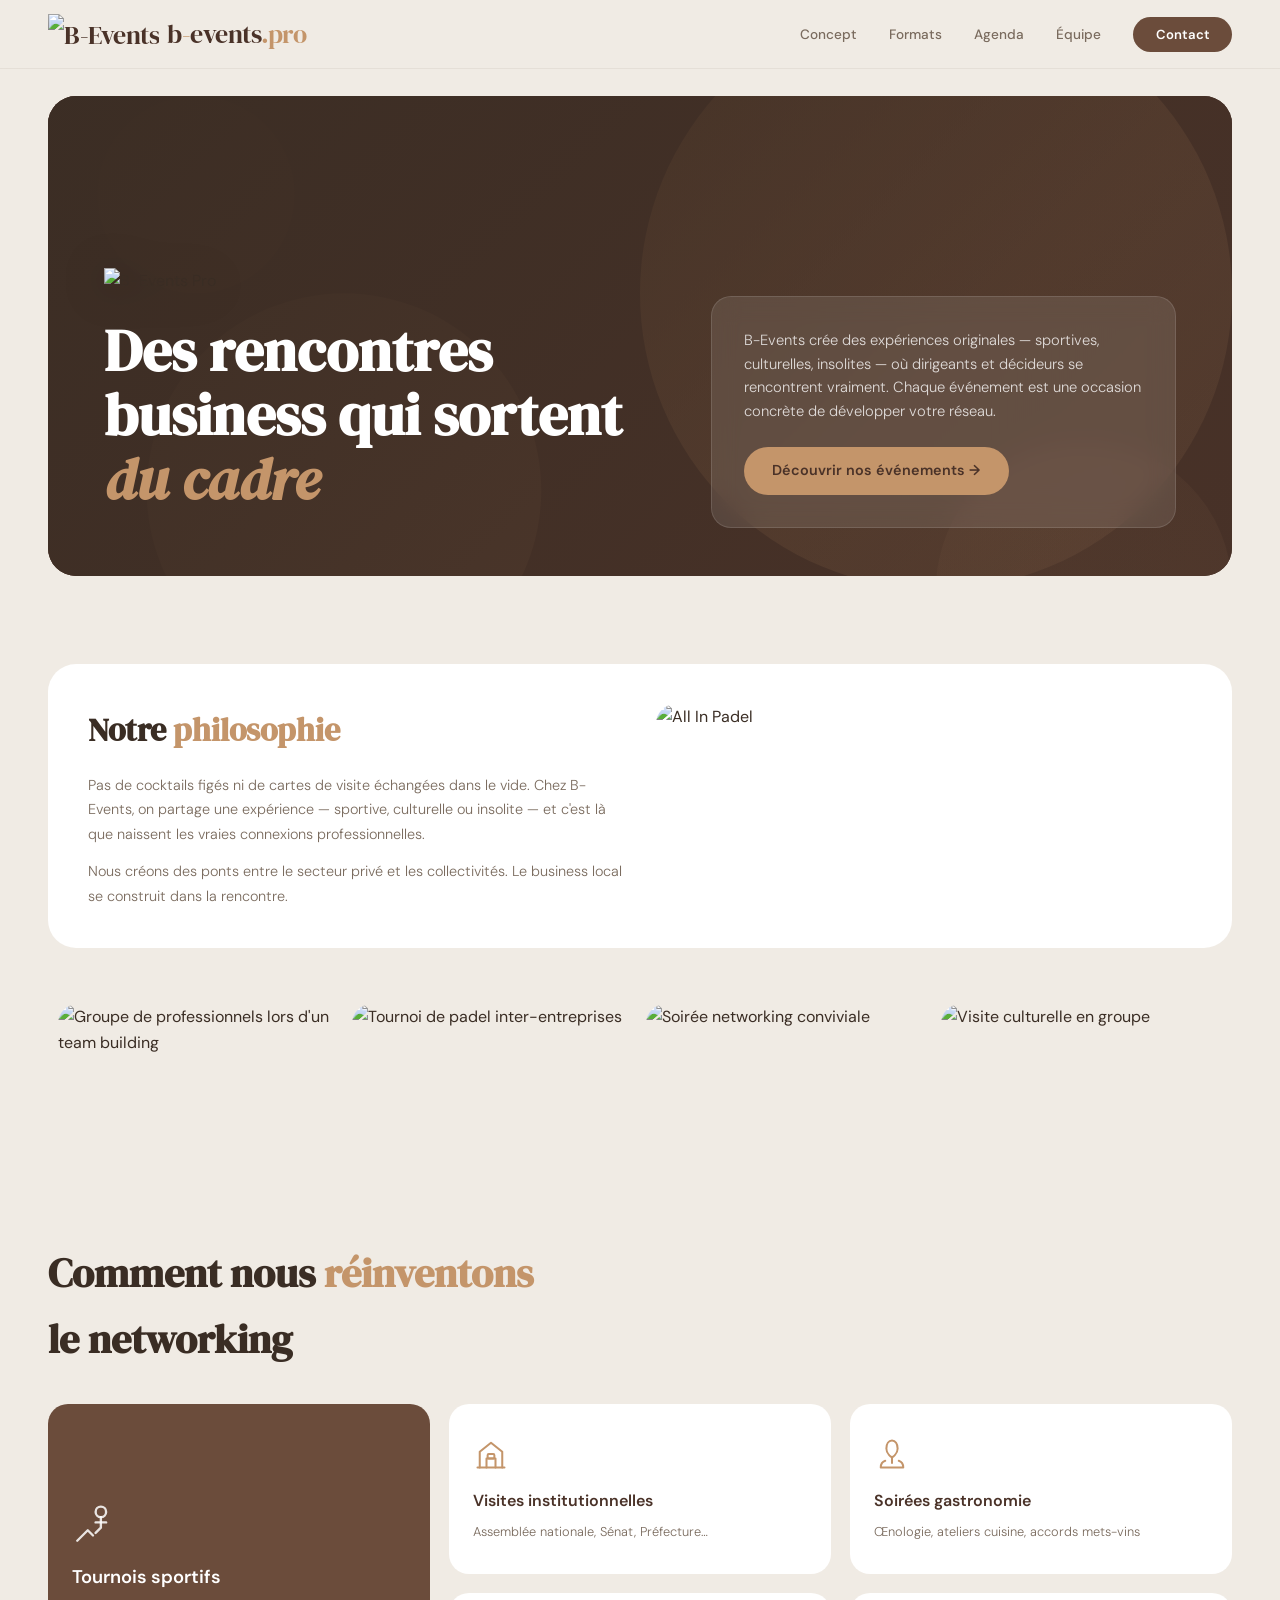
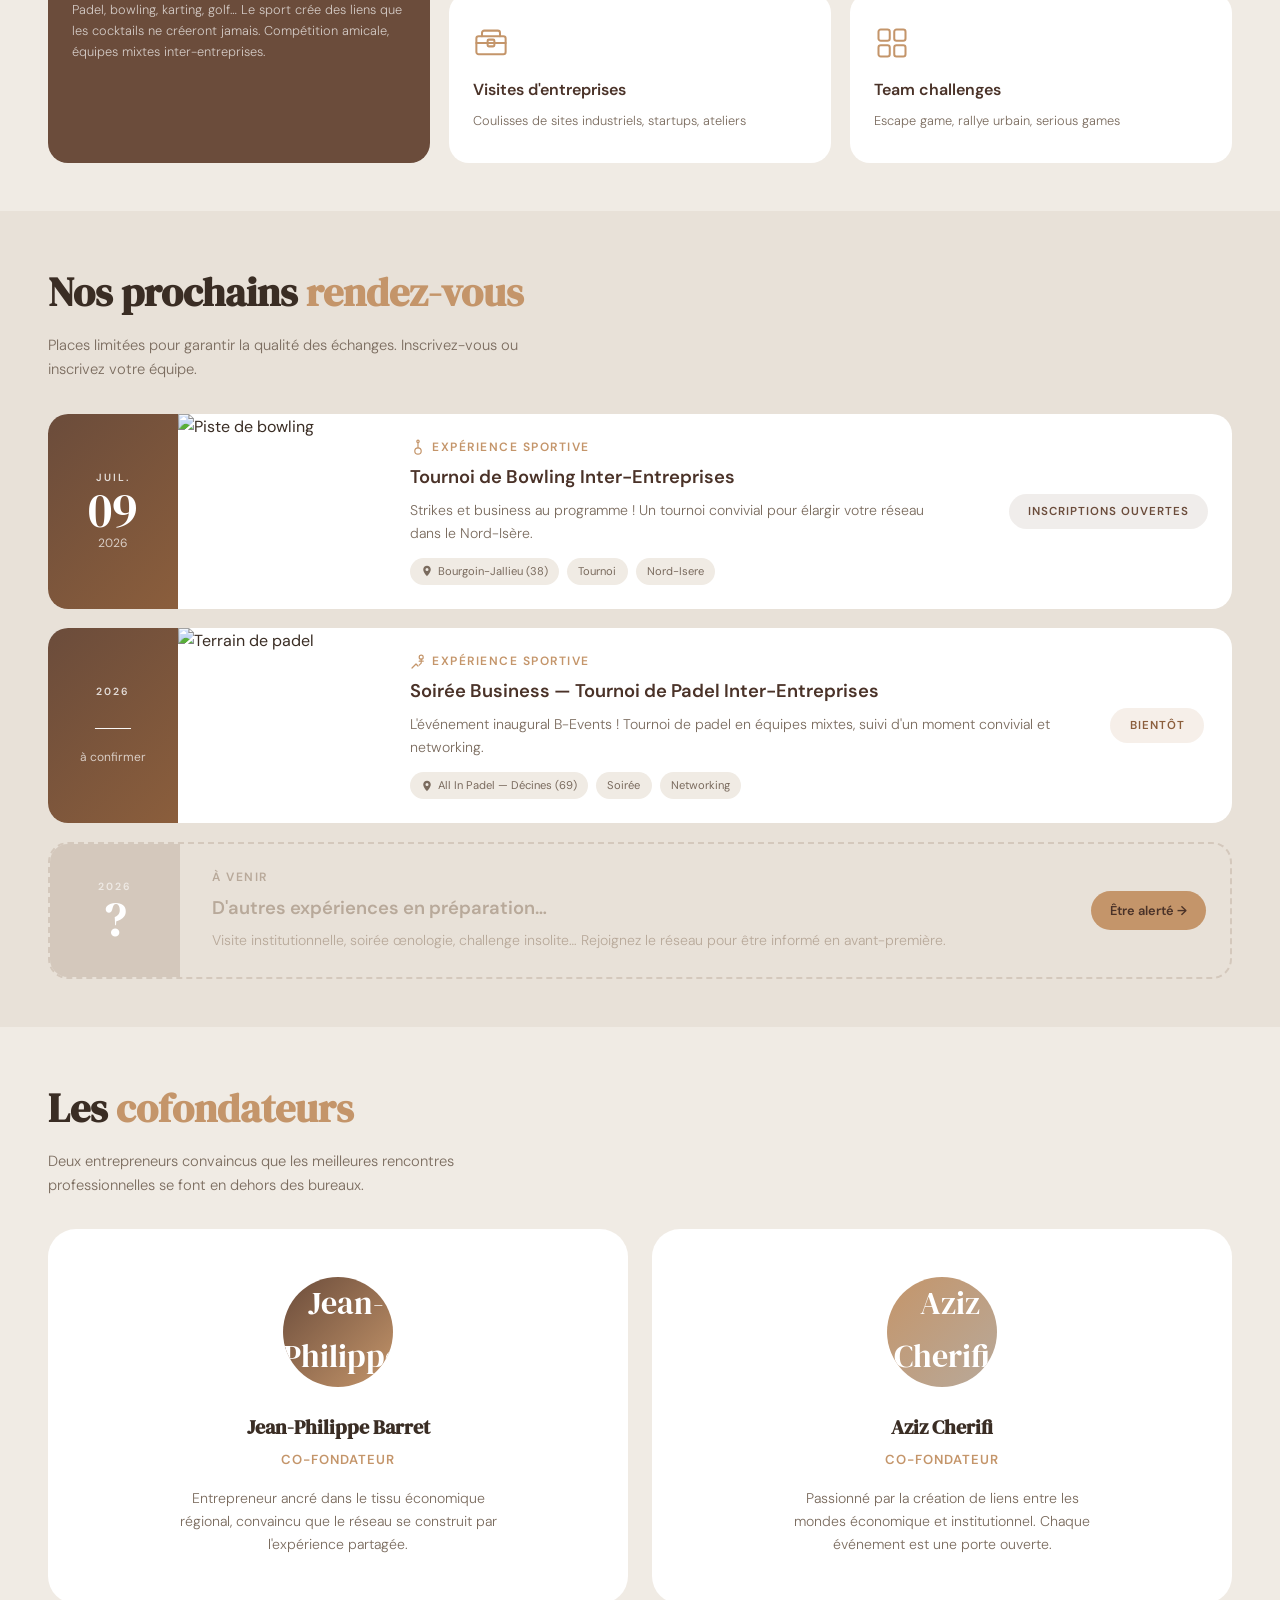
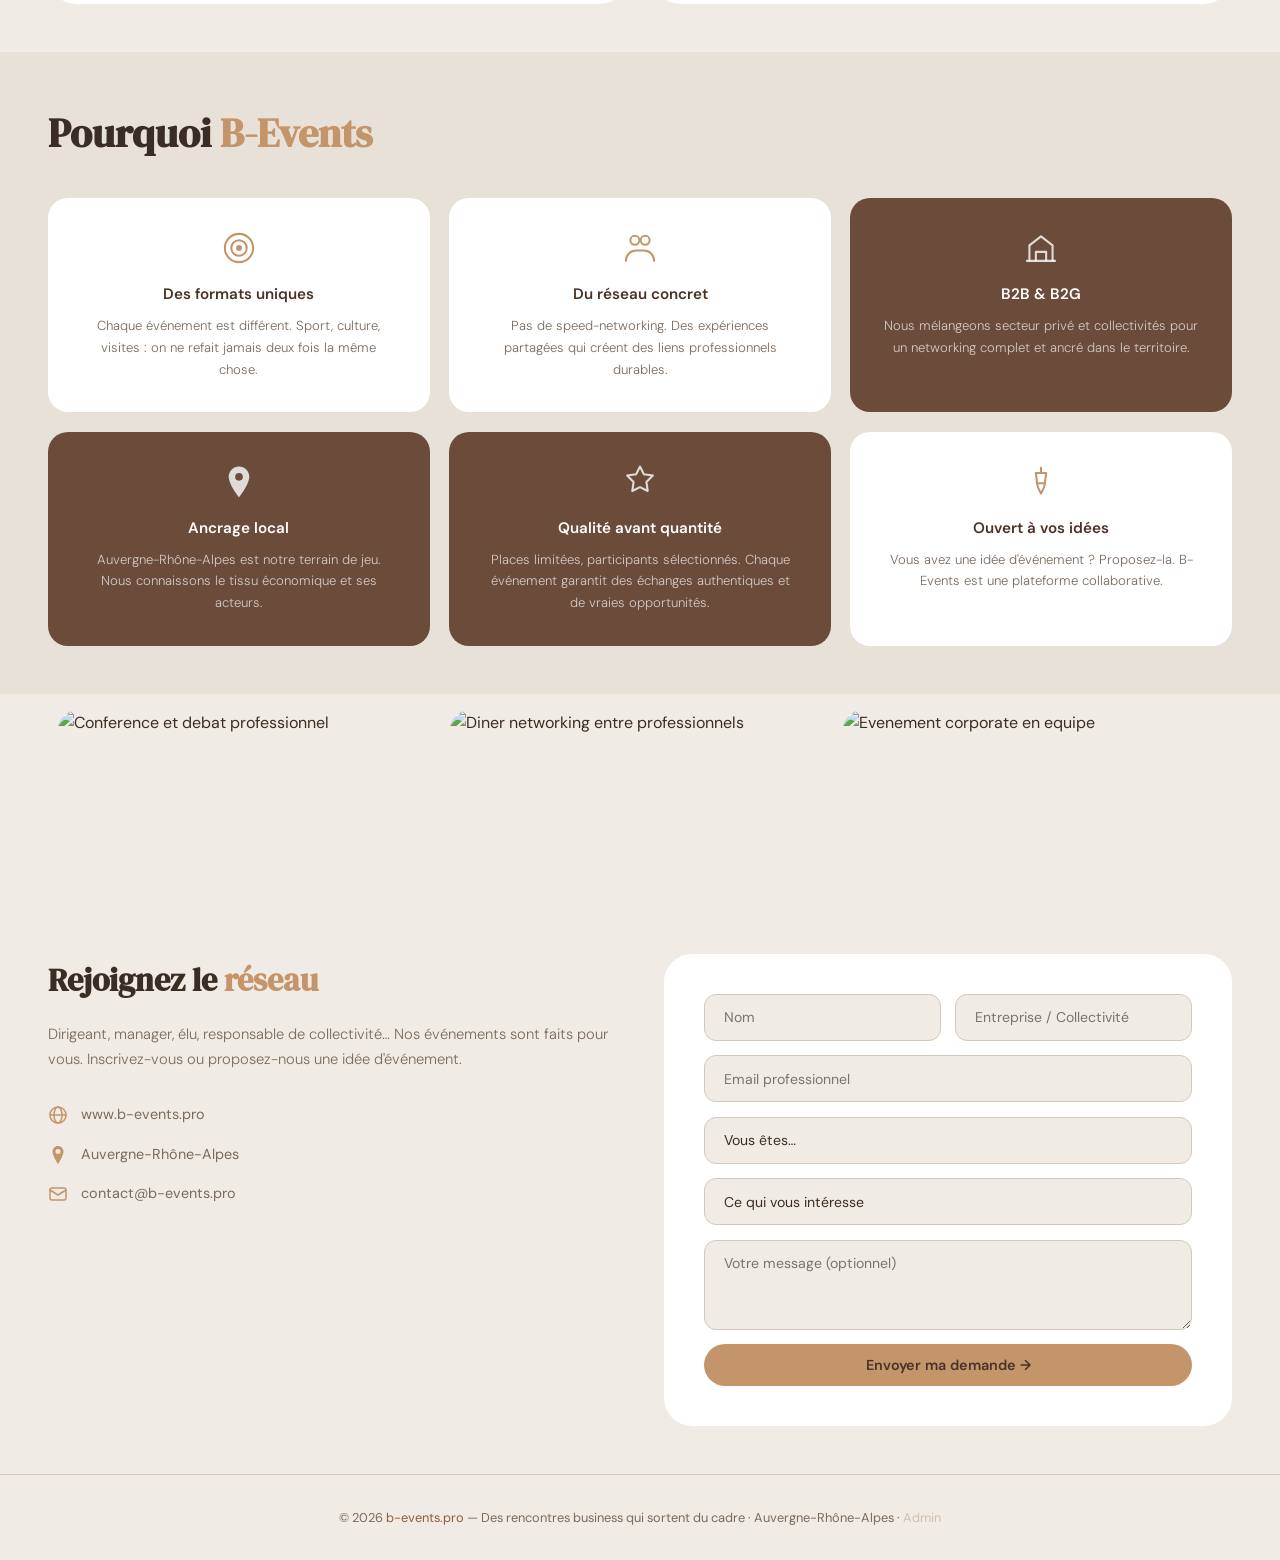
==== commit 8baa0b21: "images fixed" ====
--- a/index.html
+++ b/index.html
@@ -10,7 +10,7 @@
   <meta property="og:type" content="website">
   <meta property="og:url" content="https://www.b-events.pro">
   <title>B-Events.pro — Des rencontres business qui sortent du cadre</title>
-  <link rel="icon" href="data:image/svg+xml,<svg xmlns='http://www.w3.org/2000/svg' viewBox='0 0 100 100'><path d='M20 55c0-8 6-14 14-14s14 6 14 14v20H20V55zm32 0c0-8 6-14 14-14s14 6 14 14v20H52V55zM30 35a8 8 0 100-16 8 8 0 000 16zm40 0a8 8 0 100-16 8 8 0 000 16z' fill='%236b4c3b'/></svg>">
+  <link rel="icon" type="image/png" href="images/logo-icon.png">
   <link href="https://fonts.googleapis.com/css2?family=DM+Serif+Display:ital@0;1&family=DM+Sans:ital,wght@0,300;0,400;0,500;0,600;0,700;1,400&display=swap" rel="stylesheet">
   <link rel="stylesheet" href="style.css">
 </head>
@@ -18,7 +18,7 @@
 
   <!-- NAVIGATION -->
   <nav>
-    <div class="logo">b<span>-</span>events<span>.pro</span></div>
+    <div class="logo"><img src="images/logo-icon.png" alt="B-Events" class="logo-icon"><span class="logo-text">b<span>-</span>events<span>.pro</span></span></div>
     <button class="menu-toggle" aria-label="Menu">
       <span></span><span></span><span></span>
     </button>
@@ -37,6 +37,7 @@
       <div class="hero-bg"></div>
       <div class="hero-content">
         <div class="hero-left">
+          <img src="images/logo-full.png" alt="B-Events Pro" class="hero-logo">
           <h1>Des rencontres business qui sortent <em>du cadre</em></h1>
         </div>
         <div class="hero-right">
--- a/style.css
+++ b/style.css
@@ -51,8 +51,10 @@
 .logo{
   font-family:'DM Serif Display',serif;
   font-size:1.6rem;color:var(--brown-dark);letter-spacing:-0.5px;
-}
-.logo span{color:var(--accent-warm)}
+  display:flex;align-items:center;gap:.5rem;
+}
+.logo-icon{height:40px;width:auto}
+.logo-text span{color:var(--accent-warm)}
 
 nav ul{list-style:none;display:flex;gap:2rem;align-items:center}
 nav a{
@@ -110,6 +112,10 @@
   position:relative;z-index:2;
   display:grid;grid-template-columns:1.2fr 1fr;gap:3rem;
   align-items:end;width:100%;
+}
+.hero-logo{
+  max-width:220px;height:auto;margin-bottom:1.5rem;
+  filter:drop-shadow(0 4px 20px rgba(0,0,0,.3));
 }
 .hero-left h1{
   font-family:'DM Serif Display',serif;
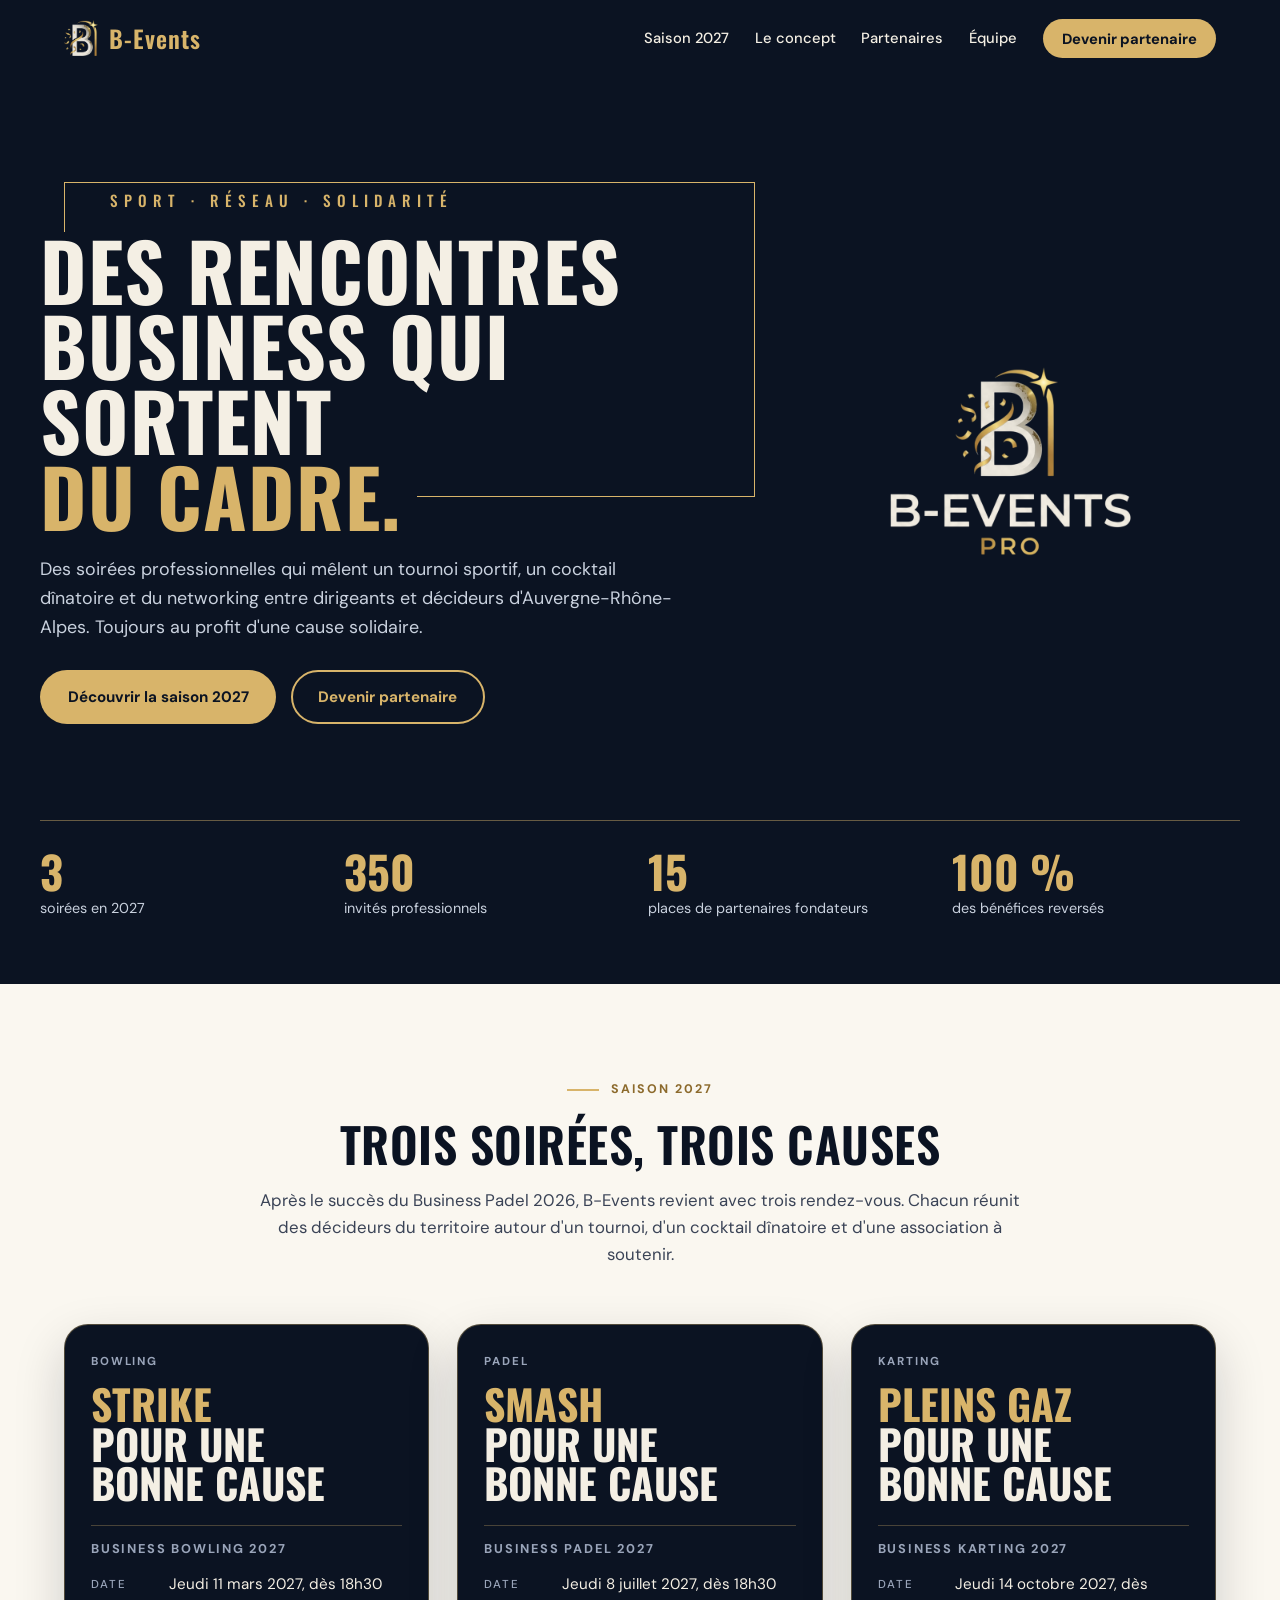
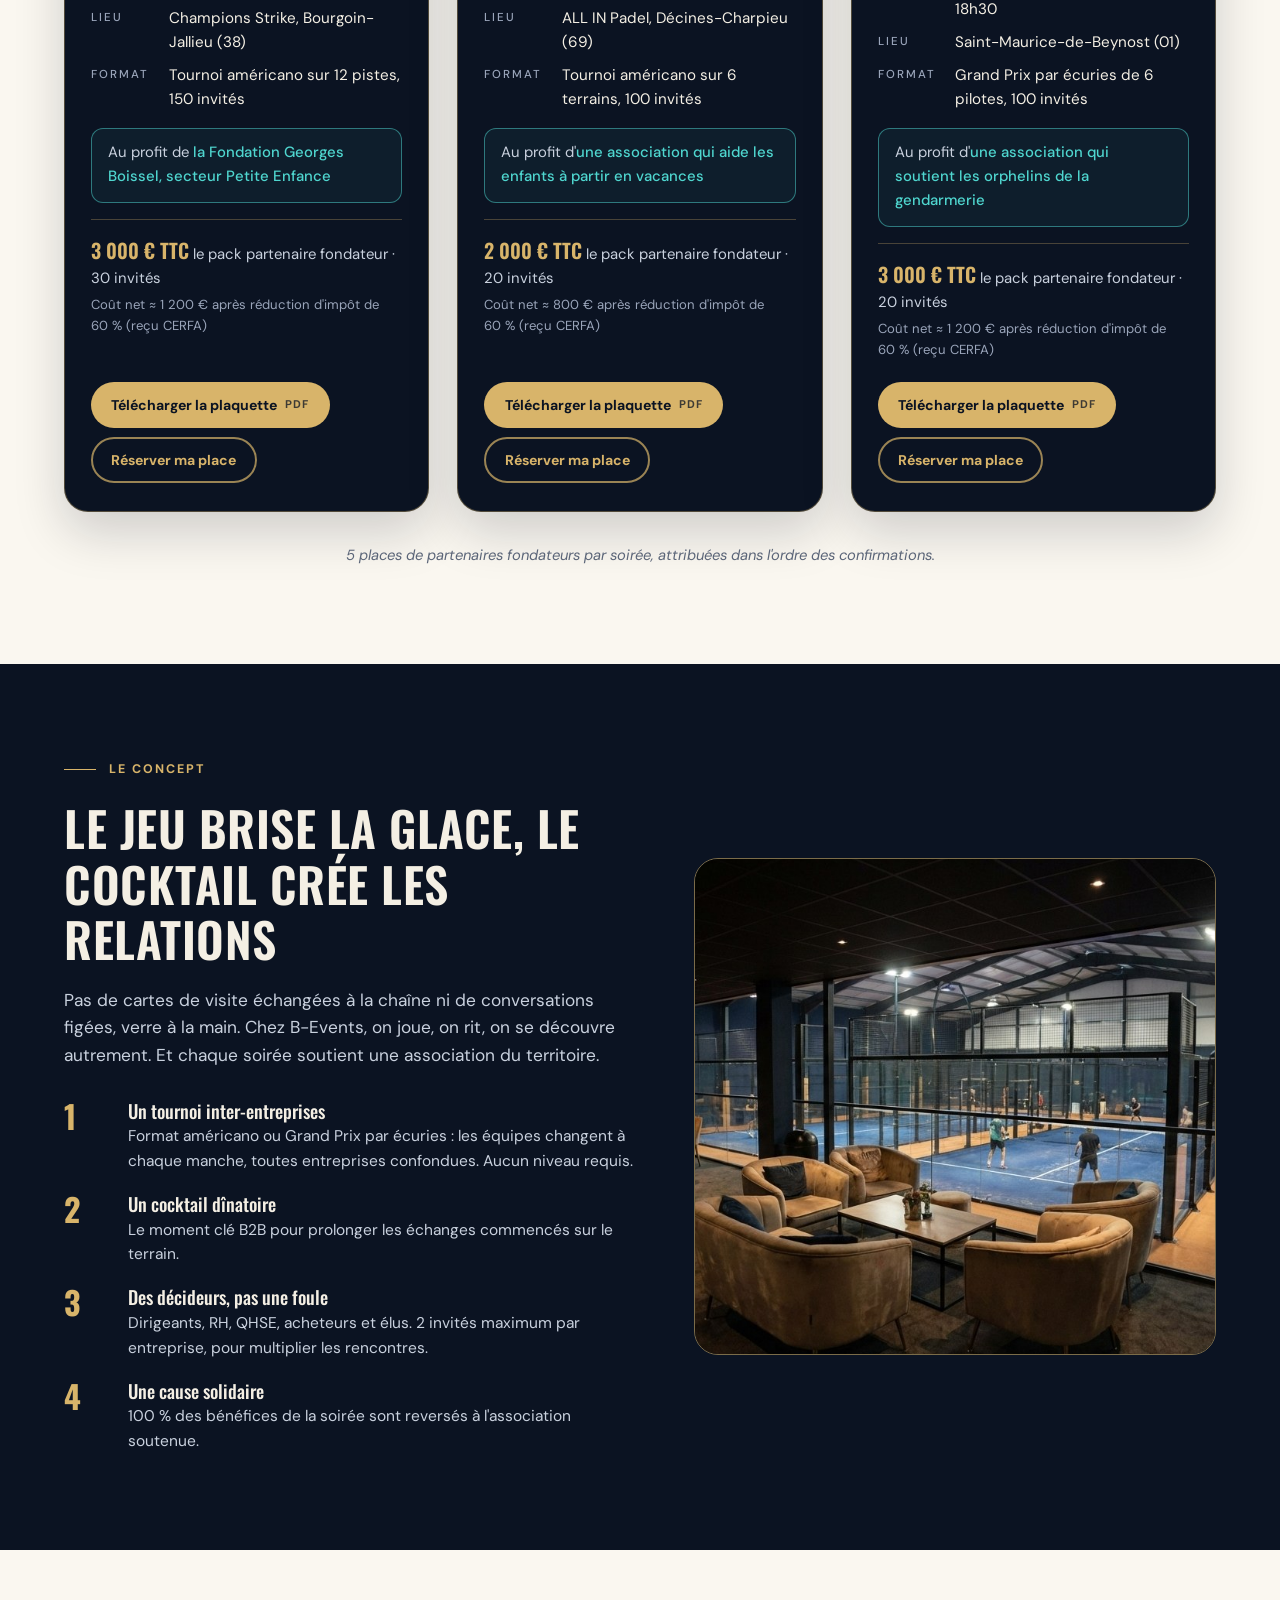
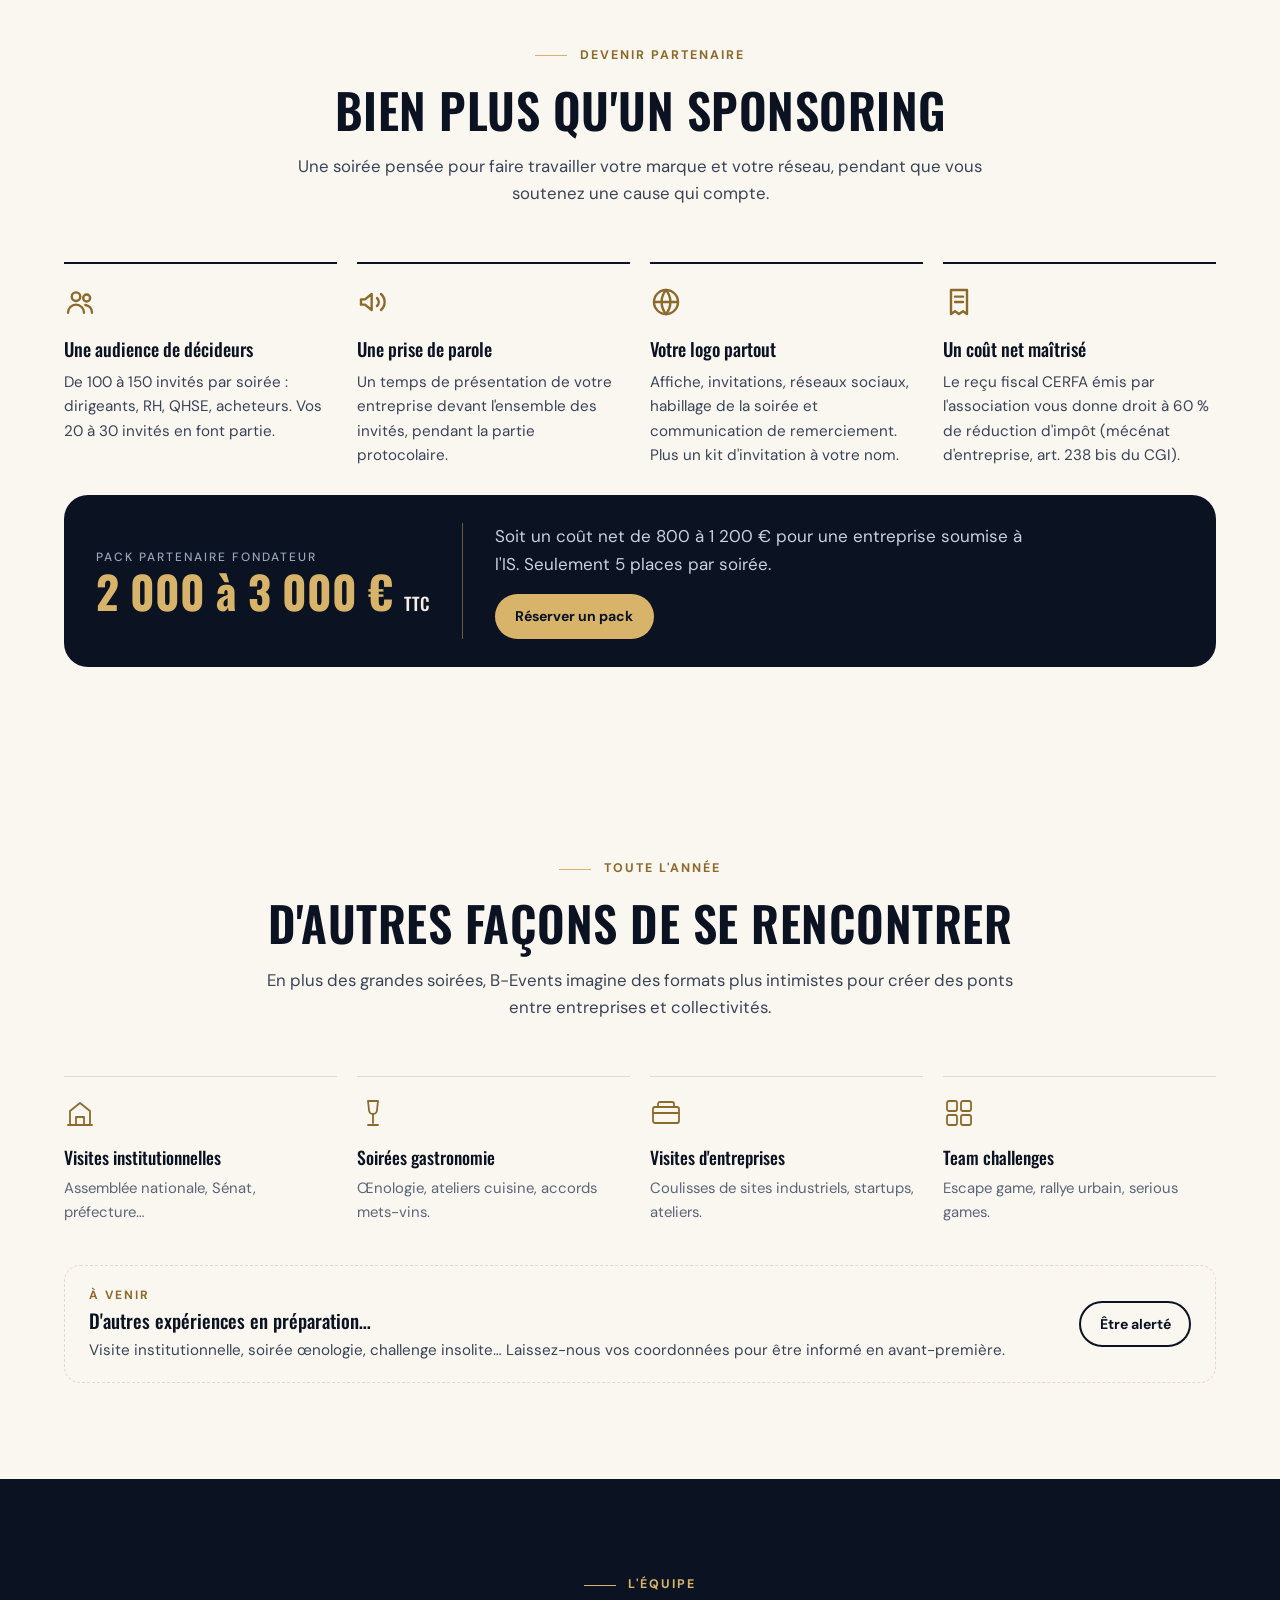
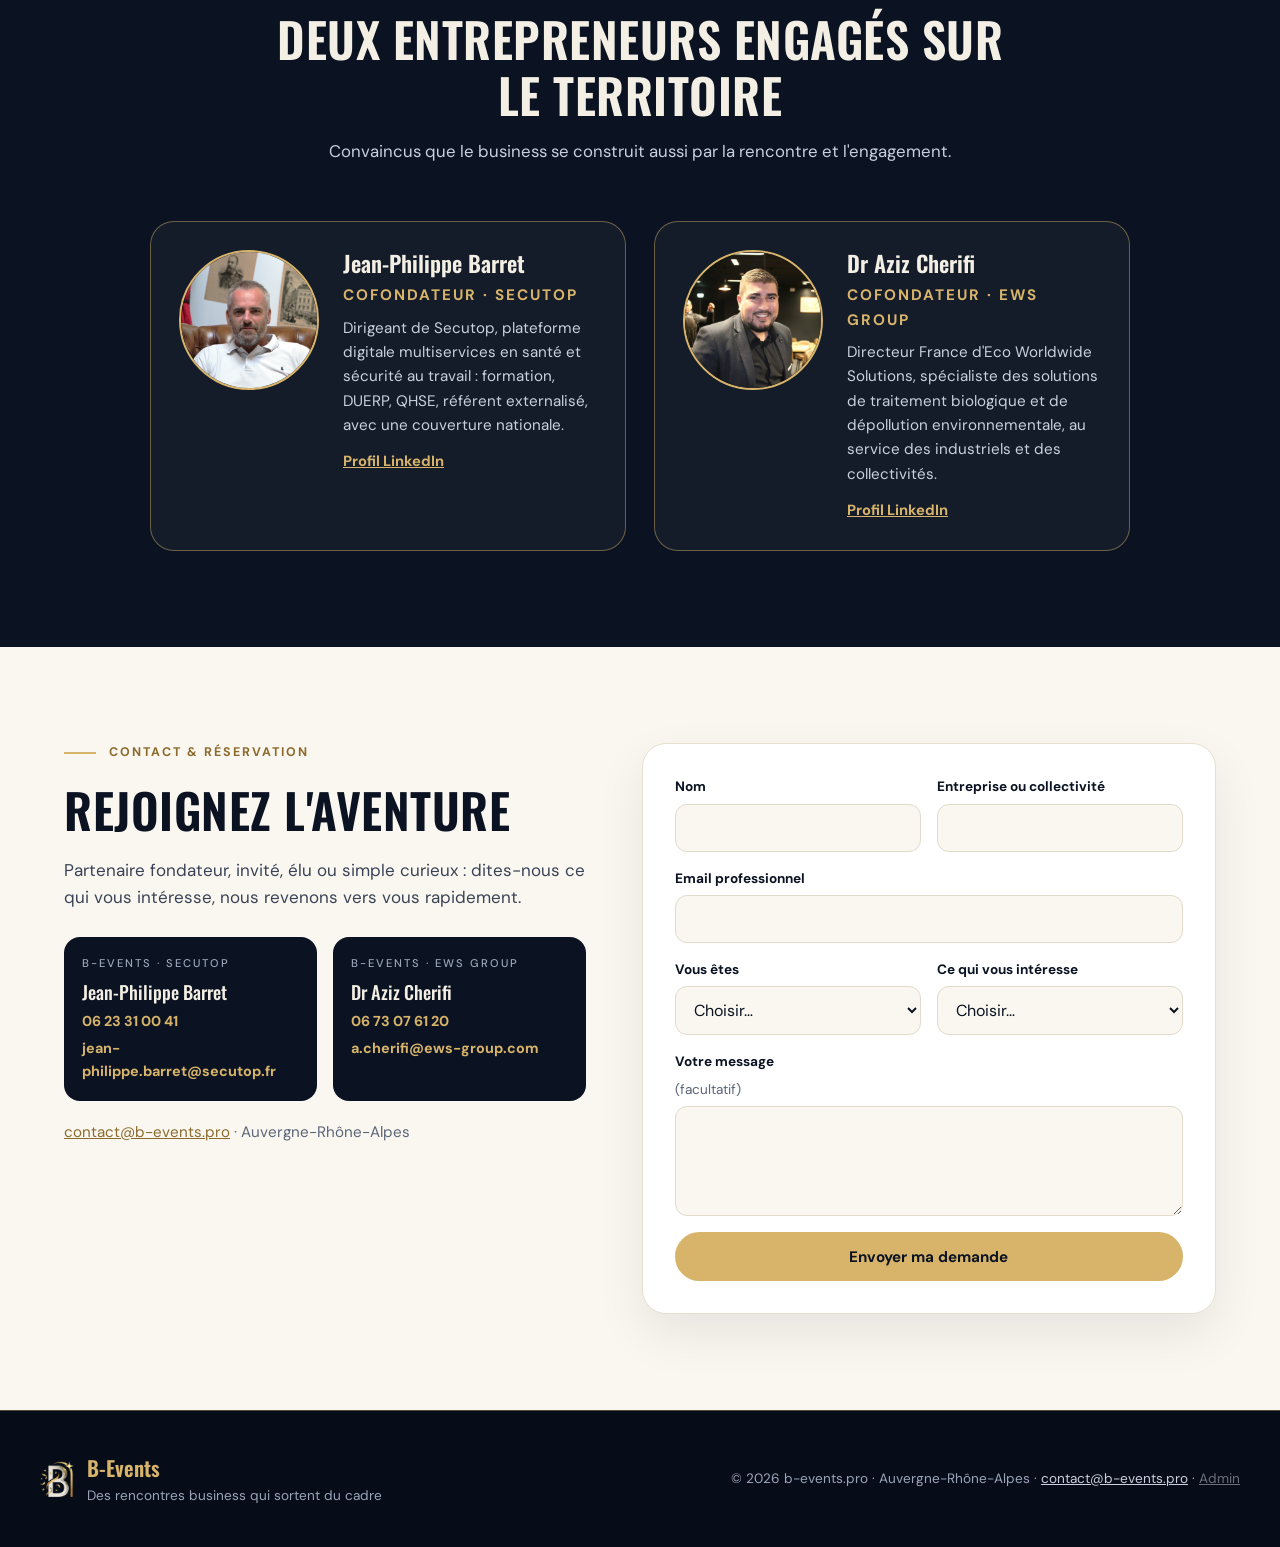
==== commit 8bc2ba21: "Refonte charte nuit et or + saison 2027 - Nouvelle charte : bleu nuit, or, ivoire, Oswald et DM Sans" ====
--- a/index.html
+++ b/index.html
@@ -3,325 +3,392 @@
 <head>
   <meta charset="UTF-8">
   <meta name="viewport" content="width=device-width, initial-scale=1.0">
-  <meta name="description" content="B-Events organise des expériences de networking originales pour dirigeants et décideurs en Auvergne-Rhône-Alpes. Sport, culture, visites insolites : développez votre réseau autrement.">
-  <meta name="keywords" content="networking, B2B, B2G, événements, entreprises, Auvergne-Rhône-Alpes, Lyon, padel, bowling, dirigeants">
-  <meta property="og:title" content="B-Events.pro — Des rencontres business qui sortent du cadre">
-  <meta property="og:description" content="Expériences de networking originales pour dirigeants et décideurs en AURA.">
+  <meta name="description" content="B-Events organise des soirées business solidaires pour dirigeants et décideurs en Auvergne-Rhône-Alpes : tournois de bowling, padel et karting, cocktail dînatoire et networking, au profit d'une cause. Saison 2027.">
+  <meta name="keywords" content="networking, B2B, événements entreprises, soirée caritative, Auvergne-Rhône-Alpes, Lyon, Nord-Isère, padel, bowling, karting, partenariat, mécénat">
+  <meta property="og:title" content="B-Events — Des rencontres business qui sortent du cadre">
+  <meta property="og:description" content="Saison 2027 : Business Bowling, Business Padel et Business Karting. Sport, réseau et solidarité en Auvergne-Rhône-Alpes.">
   <meta property="og:type" content="website">
   <meta property="og:url" content="https://www.b-events.pro">
-  <title>B-Events.pro — Des rencontres business qui sortent du cadre</title>
-  <link rel="icon" type="image/png" href="images/logo-icon.png">
-  <link href="https://fonts.googleapis.com/css2?family=DM+Serif+Display:ital@0;1&family=DM+Sans:ital,wght@0,300;0,400;0,500;0,600;0,700;1,400&display=swap" rel="stylesheet">
+  <meta property="og:image" content="https://www.b-events.pro/images/Logo%20BEvents%20pro%20-%20Copie.png">
+  <meta name="theme-color" content="#0B1322">
+  <title>B-Events — Des rencontres business qui sortent du cadre</title>
+  <link rel="icon" type="image/png" href="images/Logo%20BEvents%20pro%20-%20petit.png">
+  <link rel="preconnect" href="https://fonts.googleapis.com">
+  <link rel="preconnect" href="https://fonts.gstatic.com" crossorigin>
+  <link href="https://fonts.googleapis.com/css2?family=Oswald:wght@400;500;600;700&family=DM+Sans:ital,opsz,wght@0,9..40,400;0,9..40,500;0,9..40,700;1,9..40,400&display=swap" rel="stylesheet">
   <link rel="stylesheet" href="style.css">
 </head>
 <body>
 
+  <a class="skip-link" href="#saison">Aller à la saison 2027</a>
+
   <!-- NAVIGATION -->
-  <nav>
-    <div class="logo"><img src="images/logo-icon.png" alt="B-Events" class="logo-icon"><span class="logo-text">b<span>-</span>events<span>.pro</span></span></div>
-    <button class="menu-toggle" aria-label="Menu">
+  <nav aria-label="Navigation principale">
+    <a href="#top" class="logo" aria-label="B-Events, retour en haut de page">
+      <img class="logo-mark" src="images/logo/b-events_symbole_negatif.png" alt="" width="34" height="36">
+      <span class="logo-text">B-Events</span>
+    </a>
+    <button class="menu-toggle" aria-label="Ouvrir le menu" aria-expanded="false" aria-controls="nav-links">
       <span></span><span></span><span></span>
     </button>
-    <ul class="nav-links">
-      <li><a href="#concept">Concept</a></li>
-      <li><a href="#formats">Formats</a></li>
-      <li><a href="#evenements">Agenda</a></li>
+    <ul class="nav-links" id="nav-links">
+      <li><a href="#saison">Saison 2027</a></li>
+      <li><a href="#concept">Le concept</a></li>
+      <li><a href="#partenaires">Partenaires</a></li>
       <li><a href="#fondateurs">Équipe</a></li>
-      <li><a href="#contact" class="nav-cta">Contact</a></li>
+      <li><a href="#contact" class="nav-cta">Devenir partenaire</a></li>
     </ul>
   </nav>
 
   <!-- HERO -->
-  <section class="hero">
+  <header class="hero" id="top">
     <div class="hero-inner">
-      <div class="hero-bg"></div>
-      <div class="hero-content">
-        <div class="hero-left">
-          <img src="images/logo-full.png" alt="B-Events Pro" class="hero-logo">
-          <h1>Des rencontres business qui sortent <em>du cadre</em></h1>
-        </div>
-        <div class="hero-right">
-          <p>B-Events crée des expériences originales — sportives, culturelles, insolites — où dirigeants et décideurs se rencontrent vraiment. Chaque événement est une occasion concrète de développer votre réseau.</p>
-          <a href="#evenements" class="hero-btn">Découvrir nos événements →</a>
-        </div>
+      <div class="hero-text">
+        <p class="eyebrow">Sport · Réseau · Solidarité</p>
+        <h1><i class="hero-frame" aria-hidden="true"></i><span>Des rencontres</span> <span>business qui</span> <span>sortent</span> <span class="gold">du cadre.</span></h1>
+        <p class="hero-lead">Des soirées professionnelles qui mêlent un tournoi sportif, un cocktail dînatoire et du networking entre dirigeants et décideurs d'Auvergne-Rhône-Alpes. Toujours au profit d'une cause solidaire.</p>
+        <div class="hero-actions">
+          <a href="#saison" class="btn btn-gold">Découvrir la saison 2027</a>
+          <a href="#contact" class="btn btn-outline">Devenir partenaire</a>
+        </div>
+      </div>
+      <div class="hero-visual">
+        <img src="images/logo/b-events_vertical_negatif.png" alt="Logo B-Events" width="900" height="900">
       </div>
     </div>
-  </section>
-
-  <!-- CONCEPT / STATS -->
-  <section class="stats-section" id="concept">
-    <div class="stats-inner">
-      <div class="who-card reveal">
-        <div class="who-text">
-          <h2>Notre <em>philosophie</em></h2>
-          <p>Pas de cocktails figés ni de cartes de visite échangées dans le vide. Chez B-Events, on partage une expérience — sportive, culturelle ou insolite — et c'est là que naissent les vraies connexions professionnelles.</p>
-          <p style="margin-top:.8rem">Nous créons des ponts entre le secteur privé et les collectivités. Le business local se construit dans la rencontre.</p>
-        </div>
-        <div class="who-visual">
-          <img src="images/all-in-padel.jpg" alt="All In Padel" loading="lazy">
-        </div>
-      </div>
-    </div>
-  </section>
-
-  <!-- PHOTO STRIP -->
-  <div class="photo-strip">
-    <img src="https://images.unsplash.com/photo-1529156069898-49953e39b3ac?w=500&h=300&fit=crop" alt="Groupe de professionnels lors d'un team building" loading="lazy">
-    <img src="https://images.unsplash.com/photo-1622279457486-62dcc4a431d6?w=500&h=300&fit=crop" alt="Tournoi de padel inter-entreprises" loading="lazy">
-    <img src="https://images.unsplash.com/photo-1511795409834-ef04bbd61622?w=500&h=300&fit=crop" alt="Soirée networking conviviale" loading="lazy">
-    <img src="https://images.unsplash.com/photo-1543007630-9710e4a00a20?w=500&h=300&fit=crop" alt="Visite culturelle en groupe" loading="lazy">
-  </div>
-
-  <!-- FORMATS -->
-  <section class="formats-section" id="formats">
-    <div class="formats-inner">
-      <div class="section-header">
-        <h2>Comment nous <em>réinventons</em><br>le networking</h2>
-      </div>
-      <div class="formats-grid">
-        <div class="format-card featured reveal">
-          <span class="format-icon">
-            <svg viewBox="0 0 32 32" fill="none" stroke="currentColor" stroke-width="1.8" stroke-linecap="round" stroke-linejoin="round"><circle cx="22" cy="6" r="4"/><path d="M22 10v8l-4 4"/><path d="M18 14h8"/><path d="M4 28l8-8 4 4"/></svg>
-          </span>
-          <h4>Tournois sportifs</h4>
-          <p>Padel, bowling, karting, golf… Le sport crée des liens que les cocktails ne créeront jamais. Compétition amicale, équipes mixtes inter-entreprises.</p>
-        </div>
-        <div class="format-card reveal">
-          <span class="format-icon">
-            <svg viewBox="0 0 32 32" fill="none" stroke="currentColor" stroke-width="1.8" stroke-linecap="round" stroke-linejoin="round"><path d="M4 28h24"/><path d="M6 28V14l10-8 10 8v14"/><path d="M12 28v-8h8v8"/><rect x="13" y="16" width="6" height="4" rx="1"/></svg>
-          </span>
-          <h4>Visites institutionnelles</h4>
-          <p>Assemblée nationale, Sénat, Préfecture…</p>
-        </div>
-        <div class="format-card reveal">
-          <span class="format-icon">
-            <svg viewBox="0 0 32 32" fill="none" stroke="currentColor" stroke-width="1.8" stroke-linecap="round" stroke-linejoin="round"><path d="M16 4c-3 0-5 3-5 7 0 5 5 8 5 8s5-3 5-8c0-4-2-7-5-7z"/><path d="M10 22c-3 1-4 3-4 6h20c0-3-1-5-4-6"/><path d="M16 19v5"/></svg>
-          </span>
-          <h4>Soirées gastronomie</h4>
-          <p>Œnologie, ateliers cuisine, accords mets-vins</p>
-        </div>
-        <div class="format-card reveal">
-          <span class="format-icon">
-            <svg viewBox="0 0 32 32" fill="none" stroke="currentColor" stroke-width="1.8" stroke-linecap="round" stroke-linejoin="round"><rect x="3" y="10" width="26" height="16" rx="2"/><path d="M8 10V7a2 2 0 012-2h12a2 2 0 012 2v3"/><path d="M3 16h26"/><rect x="13" y="13" width="6" height="6" rx="1"/></svg>
-          </span>
-          <h4>Visites d'entreprises</h4>
-          <p>Coulisses de sites industriels, startups, ateliers</p>
-        </div>
-        <div class="format-card reveal">
-          <span class="format-icon">
-            <svg viewBox="0 0 32 32" fill="none" stroke="currentColor" stroke-width="1.8" stroke-linecap="round" stroke-linejoin="round"><rect x="4" y="4" width="10" height="10" rx="2"/><rect x="18" y="4" width="10" height="10" rx="2"/><rect x="4" y="18" width="10" height="10" rx="2"/><rect x="18" y="18" width="10" height="10" rx="2"/></svg>
-          </span>
-          <h4>Team challenges</h4>
-          <p>Escape game, rallye urbain, serious games</p>
-        </div>
-
-      </div>
-    </div>
-  </section>
-
-  <!-- EVENTS -->
-  <section class="events-section" id="evenements">
-    <div class="events-inner">
-      <div class="section-header">
-        <h2>Nos prochains <em>rendez-vous</em></h2>
-        <p>Places limitées pour garantir la qualité des échanges. Inscrivez-vous ou inscrivez votre équipe.</p>
-      </div>
-      <div class="event-list">
-
-        <div class="event-card reveal">
-          <div class="event-date-block">
-            <span class="month">Juil.</span>
-            <span class="day">09</span>
-            <span class="year">2026</span>
-          </div>
-          <div class="event-visual">
-            <img src="https://images.unsplash.com/photo-1566073771259-6a8506099945?w=400&h=300&fit=crop&q=80" alt="Piste de bowling" loading="lazy">
-          </div>
-          <div class="event-info">
-            <div class="event-type"><svg class="event-type-icon" viewBox="0 0 20 20" fill="none" stroke="currentColor" stroke-width="1.5" stroke-linecap="round" stroke-linejoin="round"><circle cx="10" cy="15" r="4"/><path d="M10 4v7"/><circle cx="10" cy="3" r="1.5"/></svg> Expérience sportive</div>
-            <h3>Tournoi de Bowling Inter-Entreprises</h3>
-            <p>Strikes et business au programme ! Un tournoi convivial pour élargir votre réseau dans le Nord-Isère.</p>
-            <div class="event-tags">
-              <span class="tag"><svg class="tag-icon" viewBox="0 0 16 16" fill="currentColor"><path d="M8 1C5.2 1 3 3.2 3 6c0 4 5 9 5 9s5-5 5-9c0-2.8-2.2-5-5-5zm0 7a2 2 0 110-4 2 2 0 010 4z"/></svg> Bourgoin-Jallieu (38)</span>
-              <span class="tag">Tournoi</span>
-              <span class="tag">Nord-Isere</span>
-            </div>
-          </div>
-          <div class="event-status">
-            <span class="status-badge status-open">Inscriptions ouvertes</span>
-          </div>
-        </div>
-
-        <div class="event-card reveal">
-          <div class="event-date-block">
-            <span class="month">2026</span>
-            <span class="day">—</span>
-            <span class="year">à confirmer</span>
-          </div>
-          <div class="event-visual">
-            <img src="https://images.unsplash.com/photo-1554068865-24cecd4e34b8?w=400&h=300&fit=crop" alt="Terrain de padel" loading="lazy">
-          </div>
-          <div class="event-info">
-            <div class="event-type"><svg class="event-type-icon" viewBox="0 0 20 20" fill="none" stroke="currentColor" stroke-width="1.5" stroke-linecap="round" stroke-linejoin="round"><circle cx="14" cy="4" r="2.5"/><path d="M14 6.5v5l-2.5 2.5"/><path d="M11.5 9h5"/><path d="M2.5 17.5l5-5 2.5 2.5"/></svg> Expérience sportive</div>
-            <h3>Soirée Business — Tournoi de Padel Inter-Entreprises</h3>
-            <p>L'événement inaugural B-Events ! Tournoi de padel en équipes mixtes, suivi d'un moment convivial et networking.</p>
-            <div class="event-tags">
-              <span class="tag"><svg class="tag-icon" viewBox="0 0 16 16" fill="currentColor"><path d="M8 1C5.2 1 3 3.2 3 6c0 4 5 9 5 9s5-5 5-9c0-2.8-2.2-5-5-5zm0 7a2 2 0 110-4 2 2 0 010 4z"/></svg> All In Padel — Décines (69)</span>
-              <span class="tag">Soirée</span>
-              <span class="tag">Networking</span>
-            </div>
-          </div>
-          <div class="event-status">
-            <span class="status-badge status-soon">Bientôt</span>
-          </div>
-        </div>
-
-        <div class="event-card ghost reveal">
-          <div class="event-date-block">
-            <span class="month" style="opacity:.6">2026</span>
-            <span class="day">?</span>
-          </div>
-          <div class="event-info">
-            <div class="event-type" style="color:var(--taupe)">À venir</div>
-            <h3>D'autres expériences en préparation…</h3>
-            <p style="color:var(--taupe)">Visite institutionnelle, soirée œnologie, challenge insolite… Rejoignez le réseau pour être informé en avant-première.</p>
-          </div>
-          <div class="event-status">
-            <a href="#contact" class="hero-btn" style="font-size:.8rem;padding:.55rem 1.2rem">Être alerté →</a>
-          </div>
-        </div>
-
-      </div>
-    </div>
-  </section>
-
-  <!-- FOUNDERS -->
-  <section class="founders-section" id="fondateurs">
-    <div class="founders-inner">
-      <div class="section-header">
-        <h2>Les <em>cofondateurs</em></h2>
-        <p>Deux entrepreneurs convaincus que les meilleures rencontres professionnelles se font en dehors des bureaux.</p>
-      </div>
-      <div class="founders-grid">
-        <div class="founder-card reveal">
-          <div class="founder-avatar">
-            <img src="images/jean-philippe-barret.jpg" alt="Jean-Philippe Barret" loading="lazy">
-          </div>
-          <h3>Jean-Philippe Barret</h3>
-          <div class="founder-role">Co-fondateur</div>
-          <p>Entrepreneur ancré dans le tissu économique régional, convaincu que le réseau se construit par l'expérience partagée.</p>
-        </div>
-        <div class="founder-card reveal">
-          <div class="founder-avatar">
-            <img src="images/aziz-cherifi.jpg" alt="Aziz Cherifi" loading="lazy">
-          </div>
-          <h3>Aziz Cherifi</h3>
-          <div class="founder-role">Co-fondateur</div>
-          <p>Passionné par la création de liens entre les mondes économique et institutionnel. Chaque événement est une porte ouverte.</p>
-        </div>
-      </div>
-    </div>
-  </section>
-
-  <!-- WHY -->
-  <section class="why-section">
-    <div class="why-inner">
-      <div class="section-header">
-        <h2>Pourquoi <em>B-Events</em></h2>
-      </div>
-      <div class="why-grid">
-        <div class="why-card reveal">
-          <span class="why-icon">
-            <svg viewBox="0 0 28 28" fill="none" stroke="currentColor" stroke-width="1.6" stroke-linecap="round" stroke-linejoin="round"><circle cx="14" cy="14" r="11"/><circle cx="14" cy="14" r="6"/><circle cx="14" cy="14" r="1.5" fill="currentColor"/></svg>
-          </span>
-          <h4>Des formats uniques</h4>
-          <p>Chaque événement est différent. Sport, culture, visites : on ne refait jamais deux fois la même chose.</p>
-        </div>
-        <div class="why-card reveal">
-          <span class="why-icon">
-            <svg viewBox="0 0 28 28" fill="none" stroke="currentColor" stroke-width="1.6" stroke-linecap="round" stroke-linejoin="round"><circle cx="10" cy="8" r="3.5"/><circle cx="18" cy="8" r="3.5"/><path d="M3 24c0-4.4 3.6-8 8-8h6c4.4 0 8 3.6 8 8"/></svg>
-          </span>
-          <h4>Du réseau concret</h4>
-          <p>Pas de speed-networking. Des expériences partagées qui créent des liens professionnels durables.</p>
-        </div>
-        <div class="why-card dark reveal">
-          <span class="why-icon">
-            <svg viewBox="0 0 28 28" fill="none" stroke="currentColor" stroke-width="1.6" stroke-linecap="round" stroke-linejoin="round"><path d="M3 24h22"/><path d="M5 24V12l9-7 9 7v12"/><path d="M10 24v-7h8v7"/></svg>
-          </span>
-          <h4>B2B & B2G</h4>
-          <p>Nous mélangeons secteur privé et collectivités pour un networking complet et ancré dans le territoire.</p>
-        </div>
-        <div class="why-card dark reveal">
-          <span class="why-icon">
-            <svg viewBox="0 0 28 28" fill="currentColor"><path d="M14 2C9.6 2 6 5.6 6 10c0 6 8 16 8 16s8-10 8-16c0-4.4-3.6-8-8-8zm0 11a3 3 0 110-6 3 3 0 010 6z"/></svg>
-          </span>
-          <h4>Ancrage local</h4>
-          <p>Auvergne-Rhône-Alpes est notre terrain de jeu. Nous connaissons le tissu économique et ses acteurs.</p>
-        </div>
-        <div class="why-card dark reveal">
-          <span class="why-icon">
-            <svg viewBox="0 0 28 28" fill="none" stroke="currentColor" stroke-width="1.6" stroke-linecap="round" stroke-linejoin="round"><path d="M14 2l3 6 7 1-5 5 1 7-6-3-6 3 1-7-5-5 7-1z"/></svg>
-          </span>
-          <h4>Qualité avant quantité</h4>
-          <p>Places limitées, participants sélectionnés. Chaque événement garantit des échanges authentiques et de vraies opportunités.</p>
-        </div>
-        <div class="why-card reveal">
-          <span class="why-icon">
-            <svg viewBox="0 0 28 28" fill="none" stroke="currentColor" stroke-width="1.6" stroke-linecap="round" stroke-linejoin="round"><path d="M14 3v3"/><path d="M10 7h8l-1 8H11l-1-8z"/><path d="M11 15c0 3 1.5 5 3 8 1.5-3 3-5 3-8"/></svg>
-          </span>
-          <h4>Ouvert à vos idées</h4>
-          <p>Vous avez une idée d'événement ? Proposez-la. B-Events est une plateforme collaborative.</p>
-        </div>
-      </div>
-    </div>
-  </section>
-
-  <!-- PHOTO STRIP 2 -->
-  <div class="photo-strip">
-    <img src="https://images.unsplash.com/photo-1515187029135-18ee286d815b?w=600&h=300&fit=crop" alt="Conference et debat professionnel" loading="lazy">
-    <img src="https://images.unsplash.com/photo-1528605248644-14dd04022da1?w=600&h=300&fit=crop" alt="Diner networking entre professionnels" loading="lazy">
-    <img src="https://images.unsplash.com/photo-1517457373958-b7bdd4587205?w=600&h=300&fit=crop" alt="Evenement corporate en equipe" loading="lazy">
-  </div>
-
-  <!-- CONTACT -->
-  <section class="contact-section" id="contact">
-    <div class="contact-inner">
-      <div class="contact-left">
-        <h2>Rejoignez le <em>réseau</em></h2>
-        <p>Dirigeant, manager, élu, responsable de collectivité… Nos événements sont faits pour vous. Inscrivez-vous ou proposez-nous une idée d'événement.</p>
-        <div class="contact-detail"><span class="contact-icon"><svg viewBox="0 0 20 20" fill="none" stroke="currentColor" stroke-width="1.5" stroke-linecap="round" stroke-linejoin="round"><circle cx="10" cy="10" r="8"/><path d="M2 10h16"/><ellipse cx="10" cy="10" rx="4" ry="8"/></svg></span> www.b-events.pro</div>
-        <div class="contact-detail"><span class="contact-icon"><svg viewBox="0 0 20 20" fill="currentColor"><path d="M10 1C7 1 4.5 3.5 4.5 6.5c0 4.5 5.5 12.5 5.5 12.5s5.5-8 5.5-12.5C15.5 3.5 13 1 10 1zm0 8a2.5 2.5 0 110-5 2.5 2.5 0 010 5z"/></svg></span> Auvergne-Rhône-Alpes</div>
-        <div class="contact-detail"><span class="contact-icon"><svg viewBox="0 0 20 20" fill="none" stroke="currentColor" stroke-width="1.5" stroke-linecap="round" stroke-linejoin="round"><rect x="2" y="4" width="16" height="12" rx="2"/><path d="M2 6l8 5 8-5"/></svg></span> contact@b-events.pro</div>
-      </div>
-      <form class="contact-form">
-        <div class="form-row">
-          <input type="text" name="nom" placeholder="Nom" required>
-          <input type="text" name="entreprise" placeholder="Entreprise / Collectivité" required>
-        </div>
-        <input type="email" name="email" placeholder="Email professionnel" required>
-        <select name="profil" required>
-          <option value="" disabled selected>Vous êtes…</option>
-          <option>Dirigeant / Gérant</option>
-          <option>Manager / Responsable</option>
-          <option>Élu / Agent de collectivité</option>
-          <option>Autre</option>
-        </select>
-        <select name="interet">
-          <option value="" disabled selected>Ce qui vous intéresse</option>
-          <option>Tournoi de Padel — Décines</option>
-          <option>Tournoi de Bowling — Bourgoin (09/07)</option>
-          <option>Être informé de tous les événements</option>
-          <option>Proposer une idée d'événement</option>
-        </select>
-        <textarea name="message" placeholder="Votre message (optionnel)"></textarea>
-        <button type="submit" class="hero-btn" style="width:100%;justify-content:center">Envoyer ma demande →</button>
-      </form>
-    </div>
-  </section>
+    <ul class="hero-stats" aria-label="La saison 2027 en chiffres">
+      <li><strong>3</strong><span>soirées en 2027</span></li>
+      <li><strong>350</strong><span>invités professionnels</span></li>
+      <li><strong>15</strong><span>places de partenaires fondateurs</span></li>
+      <li><strong>100&nbsp;%</strong><span>des bénéfices reversés</span></li>
+    </ul>
+  </header>
+
+  <main>
+
+    <!-- SAISON 2027 -->
+    <section class="section section-light" id="saison" aria-labelledby="saison-title">
+      <div class="container">
+        <div class="section-header">
+          <span class="pill">Saison 2027</span>
+          <h2 id="saison-title">Trois soirées, trois causes</h2>
+          <p>Après le succès du Business Padel 2026, B-Events revient avec trois rendez-vous. Chacun réunit des décideurs du territoire autour d'un tournoi, d'un cocktail dînatoire et d'une association à soutenir.</p>
+        </div>
+
+        <div class="season-grid">
+
+          <!-- BOWLING -->
+          <article class="season-card reveal" id="business-bowling-2027" aria-labelledby="bowling-title">
+            <div class="season-head">
+              <p class="season-sport">Bowling</p>
+              <p class="season-hook"><span>Strike</span> <span>pour une</span> <span>bonne cause</span></p>
+            </div>
+            <div class="season-body">
+              <h3 id="bowling-title">Business Bowling 2027</h3>
+              <dl class="season-facts">
+                <div><dt>Date</dt><dd>Jeudi 11 mars 2027, dès 18h30</dd></div>
+                <div><dt>Lieu</dt><dd>Champions Strike, Bourgoin-Jallieu (38)</dd></div>
+                <div><dt>Format</dt><dd>Tournoi américano sur 12 pistes, 150 invités</dd></div>
+              </dl>
+              <p class="season-cause"><span>Au profit de</span> la Fondation Georges Boissel, secteur Petite Enfance</p>
+              <div class="season-offer">
+                <p><strong>3&nbsp;000&nbsp;€ TTC</strong> le pack partenaire fondateur · 30 invités</p>
+                <p class="season-net">Coût net ≈ 1&nbsp;200&nbsp;€ après réduction d'impôt de 60&nbsp;% (reçu CERFA)</p>
+              </div>
+              <div class="season-actions">
+                <a href="plaquettes/B-Events-Business-Bowling-2027.pdf" class="btn btn-gold btn-sm" download>Télécharger la plaquette <span class="btn-meta">PDF</span></a>
+                <a href="#contact" class="btn btn-ghost btn-sm" data-interet="Business Bowling 2027 — Bourgoin-Jallieu (11/03)">Réserver ma place</a>
+              </div>
+            </div>
+          </article>
+
+          <!-- PADEL -->
+          <article class="season-card reveal" id="business-padel-2027" aria-labelledby="padel-title">
+            <div class="season-head">
+              <p class="season-sport">Padel</p>
+              <p class="season-hook"><span>Smash</span> <span>pour une</span> <span>bonne cause</span></p>
+            </div>
+            <div class="season-body">
+              <h3 id="padel-title">Business Padel 2027</h3>
+              <dl class="season-facts">
+                <div><dt>Date</dt><dd>Jeudi 8 juillet 2027, dès 18h30</dd></div>
+                <div><dt>Lieu</dt><dd>ALL IN Padel, Décines-Charpieu (69)</dd></div>
+                <div><dt>Format</dt><dd>Tournoi américano sur 6 terrains, 100 invités</dd></div>
+              </dl>
+              <p class="season-cause"><span>Au profit d'</span>une association qui aide les enfants à partir en vacances</p>
+              <div class="season-offer">
+                <p><strong>2&nbsp;000&nbsp;€ TTC</strong> le pack partenaire fondateur · 20 invités</p>
+                <p class="season-net">Coût net ≈ 800&nbsp;€ après réduction d'impôt de 60&nbsp;% (reçu CERFA)</p>
+              </div>
+              <div class="season-actions">
+                <a href="plaquettes/B-Events-Business-Padel-2027.pdf" class="btn btn-gold btn-sm" download>Télécharger la plaquette <span class="btn-meta">PDF</span></a>
+                <a href="#contact" class="btn btn-ghost btn-sm" data-interet="Business Padel 2027 — Décines-Charpieu (08/07)">Réserver ma place</a>
+              </div>
+            </div>
+          </article>
+
+          <!-- KARTING -->
+          <article class="season-card reveal" id="business-karting-2027" aria-labelledby="karting-title">
+            <div class="season-head">
+              <p class="season-sport">Karting</p>
+              <p class="season-hook"><span>Pleins gaz</span> <span>pour une</span> <span>bonne cause</span></p>
+            </div>
+            <div class="season-body">
+              <h3 id="karting-title">Business Karting 2027</h3>
+              <dl class="season-facts">
+                <div><dt>Date</dt><dd>Jeudi 14 octobre 2027, dès 18h30</dd></div>
+                <div><dt>Lieu</dt><dd>Saint-Maurice-de-Beynost (01)</dd></div>
+                <div><dt>Format</dt><dd>Grand Prix par écuries de 6 pilotes, 100 invités</dd></div>
+              </dl>
+              <p class="season-cause"><span>Au profit d'</span>une association qui soutient les orphelins de la gendarmerie</p>
+              <div class="season-offer">
+                <p><strong>3&nbsp;000&nbsp;€ TTC</strong> le pack partenaire fondateur · 20 invités</p>
+                <p class="season-net">Coût net ≈ 1&nbsp;200&nbsp;€ après réduction d'impôt de 60&nbsp;% (reçu CERFA)</p>
+              </div>
+              <div class="season-actions">
+                <a href="plaquettes/B-Events-Business-Karting-2027.pdf" class="btn btn-gold btn-sm" download>Télécharger la plaquette <span class="btn-meta">PDF</span></a>
+                <a href="#contact" class="btn btn-ghost btn-sm" data-interet="Business Karting 2027 — Saint-Maurice-de-Beynost (14/10)">Réserver ma place</a>
+              </div>
+            </div>
+          </article>
+
+        </div>
+        <p class="season-note">5 places de partenaires fondateurs par soirée, attribuées dans l'ordre des confirmations.</p>
+      </div>
+    </section>
+
+    <!-- CONCEPT -->
+    <section class="section section-dark" id="concept" aria-labelledby="concept-title">
+      <div class="container concept-layout">
+        <div class="concept-text">
+          <span class="pill pill-dark">Le concept</span>
+          <h2 id="concept-title">Le jeu brise la glace, le cocktail crée les relations</h2>
+          <p class="lead-dark">Pas de cartes de visite échangées à la chaîne ni de conversations figées, verre à la main. Chez B-Events, on joue, on rit, on se découvre autrement. Et chaque soirée soutient une association du territoire.</p>
+          <ol class="steps">
+            <li>
+              <span class="step-num" aria-hidden="true">1</span>
+              <div><h3>Un tournoi inter-entreprises</h3><p>Format américano ou Grand Prix par écuries : les équipes changent à chaque manche, toutes entreprises confondues. Aucun niveau requis.</p></div>
+            </li>
+            <li>
+              <span class="step-num" aria-hidden="true">2</span>
+              <div><h3>Un cocktail dînatoire</h3><p>Le moment clé B2B pour prolonger les échanges commencés sur le terrain.</p></div>
+            </li>
+            <li>
+              <span class="step-num" aria-hidden="true">3</span>
+              <div><h3>Des décideurs, pas une foule</h3><p>Dirigeants, RH, QHSE, acheteurs et élus. 2 invités maximum par entreprise, pour multiplier les rencontres.</p></div>
+            </li>
+            <li>
+              <span class="step-num" aria-hidden="true">4</span>
+              <div><h3>Une cause solidaire</h3><p>100&nbsp;% des bénéfices de la soirée sont reversés à l'association soutenue.</p></div>
+            </li>
+          </ol>
+        </div>
+        <div class="concept-visual">
+          <figure class="photo-frame">
+            <img src="images/allin-lounge.jpg" alt="Espace lounge de l'ALL IN avec vue sur les terrains de padel couverts" width="672" height="725" loading="lazy">
+          </figure>
+        </div>
+      </div>
+    </section>
+
+    <!-- PARTENAIRES -->
+    <section class="section section-light" id="partenaires" aria-labelledby="partenaires-title">
+      <div class="container">
+        <div class="section-header">
+          <span class="pill">Devenir partenaire</span>
+          <h2 id="partenaires-title">Bien plus qu'un sponsoring</h2>
+          <p>Une soirée pensée pour faire travailler votre marque et votre réseau, pendant que vous soutenez une cause qui compte.</p>
+        </div>
+        <div class="why-grid">
+          <div class="why-card reveal">
+            <span class="why-icon" aria-hidden="true"><svg viewBox="0 0 24 24" fill="none" stroke="currentColor" stroke-width="1.8" stroke-linecap="round" stroke-linejoin="round"><circle cx="9" cy="8" r="3.2"/><path d="M3 20c0-3.3 2.7-6 6-6s6 2.7 6 6"/><circle cx="17" cy="9" r="2.6"/><path d="M16 14.2c2.8.3 5 2.6 5 5.8"/></svg></span>
+            <h3>Une audience de décideurs</h3>
+            <p>De 100 à 150 invités par soirée : dirigeants, RH, QHSE, acheteurs. Vos 20 à 30 invités en font partie.</p>
+          </div>
+          <div class="why-card reveal">
+            <span class="why-icon" aria-hidden="true"><svg viewBox="0 0 24 24" fill="none" stroke="currentColor" stroke-width="1.8" stroke-linecap="round" stroke-linejoin="round"><path d="M3 10v4h3l5 4V6L6 10H3z"/><path d="M15 9a4 4 0 0 1 0 6"/><path d="M18 6a8 8 0 0 1 0 12"/></svg></span>
+            <h3>Une prise de parole</h3>
+            <p>Un temps de présentation de votre entreprise devant l'ensemble des invités, pendant la partie protocolaire.</p>
+          </div>
+          <div class="why-card reveal">
+            <span class="why-icon" aria-hidden="true"><svg viewBox="0 0 24 24" fill="none" stroke="currentColor" stroke-width="1.8" stroke-linecap="round" stroke-linejoin="round"><circle cx="12" cy="12" r="9"/><path d="M3 12h18"/><path d="M12 3a14 14 0 0 1 0 18"/><path d="M12 3a14 14 0 0 0 0 18"/></svg></span>
+            <h3>Votre logo partout</h3>
+            <p>Affiche, invitations, réseaux sociaux, habillage de la soirée et communication de remerciement. Plus un kit d'invitation à votre nom.</p>
+          </div>
+          <div class="why-card reveal">
+            <span class="why-icon" aria-hidden="true"><svg viewBox="0 0 24 24" fill="none" stroke="currentColor" stroke-width="1.8" stroke-linecap="round" stroke-linejoin="round"><path d="M6 3h12v18l-3-2-3 2-3-2-3 2z"/><path d="M9 8h6"/><path d="M9 12h6"/></svg></span>
+            <h3>Un coût net maîtrisé</h3>
+            <p>Le reçu fiscal CERFA émis par l'association vous donne droit à 60&nbsp;% de réduction d'impôt (mécénat d'entreprise, art. 238 bis du CGI).</p>
+          </div>
+        </div>
+        <div class="offer-band reveal">
+          <div>
+            <p class="offer-label">Pack partenaire fondateur</p>
+            <p class="offer-price">2&nbsp;000 à 3&nbsp;000&nbsp;€ <span>TTC</span></p>
+          </div>
+          <div class="offer-detail">
+            <p>Soit un coût net de 800 à 1&nbsp;200&nbsp;€ pour une entreprise soumise à l'IS. Seulement 5 places par soirée.</p>
+            <a href="#contact" class="btn btn-gold btn-sm" data-interet="Devenir partenaire fondateur">Réserver un pack</a>
+          </div>
+        </div>
+      </div>
+    </section>
+
+    <!-- SOUVENIRS : section « Retour en images » à réactiver avec les photos du Business Padel 2026 -->
+
+    <!-- TOUTE L'ANNÉE -->
+    <section class="section section-light" id="formats" aria-labelledby="formats-title">
+      <div class="container">
+        <div class="section-header">
+          <span class="pill">Toute l'année</span>
+          <h2 id="formats-title">D'autres façons de se rencontrer</h2>
+          <p>En plus des grandes soirées, B-Events imagine des formats plus intimistes pour créer des ponts entre entreprises et collectivités.</p>
+        </div>
+        <div class="formats-grid">
+          <div class="format-card reveal">
+            <span class="format-icon" aria-hidden="true"><svg viewBox="0 0 32 32" fill="none" stroke="currentColor" stroke-width="1.8" stroke-linecap="round" stroke-linejoin="round"><path d="M4 28h24"/><path d="M6 28V14l10-8 10 8v14"/><path d="M12 28v-8h8v8"/></svg></span>
+            <h3>Visites institutionnelles</h3>
+            <p>Assemblée nationale, Sénat, préfecture…</p>
+          </div>
+          <div class="format-card reveal">
+            <span class="format-icon" aria-hidden="true"><svg viewBox="0 0 32 32" fill="none" stroke="currentColor" stroke-width="1.8" stroke-linecap="round" stroke-linejoin="round"><path d="M11 4h10l-1 9a4 4 0 0 1-8 0z"/><path d="M16 17v9"/><path d="M11 28h10"/></svg></span>
+            <h3>Soirées gastronomie</h3>
+            <p>Œnologie, ateliers cuisine, accords mets-vins.</p>
+          </div>
+          <div class="format-card reveal">
+            <span class="format-icon" aria-hidden="true"><svg viewBox="0 0 32 32" fill="none" stroke="currentColor" stroke-width="1.8" stroke-linecap="round" stroke-linejoin="round"><rect x="3" y="10" width="26" height="16" rx="2"/><path d="M8 10V7a2 2 0 0 1 2-2h12a2 2 0 0 1 2 2v3"/><path d="M3 16h26"/></svg></span>
+            <h3>Visites d'entreprises</h3>
+            <p>Coulisses de sites industriels, startups, ateliers.</p>
+          </div>
+          <div class="format-card reveal">
+            <span class="format-icon" aria-hidden="true"><svg viewBox="0 0 32 32" fill="none" stroke="currentColor" stroke-width="1.8" stroke-linecap="round" stroke-linejoin="round"><rect x="4" y="4" width="10" height="10" rx="2"/><rect x="18" y="4" width="10" height="10" rx="2"/><rect x="4" y="18" width="10" height="10" rx="2"/><rect x="18" y="18" width="10" height="10" rx="2"/></svg></span>
+            <h3>Team challenges</h3>
+            <p>Escape game, rallye urbain, serious games.</p>
+          </div>
+        </div>
+
+        <!-- Rendez-vous gérés depuis l'espace admin (script.js insère les événements avant la carte « à venir ») -->
+        <div class="event-list">
+          <div class="event-card ghost reveal">
+            <div class="event-info">
+              <div class="event-type">À venir</div>
+              <h3>D'autres expériences en préparation…</h3>
+              <p>Visite institutionnelle, soirée œnologie, challenge insolite… Laissez-nous vos coordonnées pour être informé en avant-première.</p>
+            </div>
+            <div class="event-status">
+              <a href="#contact" class="btn btn-ghost btn-sm" data-interet="Être informé de tous les événements">Être alerté</a>
+            </div>
+          </div>
+        </div>
+      </div>
+    </section>
+
+    <!-- FONDATEURS -->
+    <section class="section section-dark" id="fondateurs" aria-labelledby="fondateurs-title">
+      <div class="container">
+        <div class="section-header section-header-dark">
+          <span class="pill pill-dark">L'équipe</span>
+          <h2 id="fondateurs-title">Deux entrepreneurs engagés sur le territoire</h2>
+          <p>Convaincus que le business se construit aussi par la rencontre et l'engagement.</p>
+        </div>
+        <div class="founders-grid">
+          <article class="founder-card reveal">
+            <div class="founder-avatar">
+              <img src="images/Jean-Philippe%20Barret.JPG" alt="Portrait de Jean-Philippe Barret" loading="lazy">
+            </div>
+            <div class="founder-body">
+              <h3>Jean-Philippe Barret</h3>
+              <p class="founder-role">Cofondateur · Secutop</p>
+              <p>Dirigeant de Secutop, plateforme digitale multiservices en santé et sécurité au travail : formation, DUERP, QHSE, référent externalisé, avec une couverture nationale.</p>
+              <a class="founder-link" href="https://www.linkedin.com/in/jean-philippe-barret-secutop/" target="_blank" rel="noopener">Profil LinkedIn<span class="sr-only"> de Jean-Philippe Barret (nouvel onglet)</span></a>
+            </div>
+          </article>
+          <article class="founder-card reveal">
+            <div class="founder-avatar">
+              <img src="images/Aziz%20Cherifi.jpg" alt="Portrait du Dr Aziz Cherifi" loading="lazy">
+            </div>
+            <div class="founder-body">
+              <h3>Dr Aziz Cherifi</h3>
+              <p class="founder-role">Cofondateur · EWS Group</p>
+              <p>Directeur France d'Eco Worldwide Solutions, spécialiste des solutions de traitement biologique et de dépollution environnementale, au service des industriels et des collectivités.</p>
+              <a class="founder-link" href="https://www.linkedin.com/in/aziz-cherifi-a4867831/" target="_blank" rel="noopener">Profil LinkedIn<span class="sr-only"> du Dr Aziz Cherifi (nouvel onglet)</span></a>
+            </div>
+          </article>
+        </div>
+      </div>
+    </section>
+
+    <!-- CONTACT -->
+    <section class="section section-light" id="contact" aria-labelledby="contact-title">
+      <div class="container contact-layout">
+        <div class="contact-left">
+          <span class="pill">Contact &amp; réservation</span>
+          <h2 id="contact-title">Rejoignez l'aventure</h2>
+          <p>Partenaire fondateur, invité, élu ou simple curieux : dites-nous ce qui vous intéresse, nous revenons vers vous rapidement.</p>
+          <div class="contact-people">
+            <div class="contact-person">
+              <p class="contact-org">B-Events · Secutop</p>
+              <p class="contact-name">Jean-Philippe Barret</p>
+              <a href="tel:+33623310041">06 23 31 00 41</a>
+              <a href="mailto:jean-philippe.barret@secutop.fr">jean-philippe.barret@secutop.fr</a>
+            </div>
+            <div class="contact-person">
+              <p class="contact-org">B-Events · EWS Group</p>
+              <p class="contact-name">Dr Aziz Cherifi</p>
+              <a href="tel:+33673076120">06 73 07 61 20</a>
+              <a href="mailto:a.cherifi@ews-group.com">a.cherifi@ews-group.com</a>
+            </div>
+          </div>
+          <p class="contact-generic"><a href="mailto:contact@b-events.pro">contact@b-events.pro</a> · Auvergne-Rhône-Alpes</p>
+        </div>
+        <form class="contact-form" aria-label="Formulaire de contact">
+          <div class="form-row">
+            <label>Nom<input type="text" name="nom" autocomplete="name" required></label>
+            <label>Entreprise ou collectivité<input type="text" name="entreprise" autocomplete="organization" required></label>
+          </div>
+          <label>Email professionnel<input type="email" name="email" autocomplete="email" required></label>
+          <div class="form-row">
+            <label>Vous êtes
+              <select name="profil" required>
+                <option value="" disabled selected>Choisir…</option>
+                <option>Dirigeant / Gérant</option>
+                <option>Manager / Responsable</option>
+                <option>Élu / Agent de collectivité</option>
+                <option>Autre</option>
+              </select>
+            </label>
+            <label>Ce qui vous intéresse
+              <select name="interet" id="interet">
+                <option value="" disabled selected>Choisir…</option>
+                <option>Business Bowling 2027 — Bourgoin-Jallieu (11/03)</option>
+                <option>Business Padel 2027 — Décines-Charpieu (08/07)</option>
+                <option>Business Karting 2027 — Saint-Maurice-de-Beynost (14/10)</option>
+                <option>Devenir partenaire fondateur</option>
+                <option>Être informé de tous les événements</option>
+                <option>Proposer une idée d'événement</option>
+              </select>
+            </label>
+          </div>
+          <label>Votre message <span class="optional">(facultatif)</span><textarea name="message" rows="4"></textarea></label>
+          <button type="submit" class="btn btn-gold btn-block">Envoyer ma demande</button>
+        </form>
+      </div>
+    </section>
+
+  </main>
 
   <!-- FOOTER -->
   <footer>
-    <p>&copy; 2026 <a href="#">b-events.pro</a> — Des rencontres business qui sortent du cadre · Auvergne-Rhône-Alpes · <a href="/admin" style="opacity:.3">Admin</a></p>
+    <div class="footer-inner">
+      <div class="footer-brand">
+        <img class="logo-mark" src="images/logo/b-events_symbole_negatif.png" alt="" width="34" height="36">
+        <div>
+          <p class="footer-name">B-Events</p>
+          <p class="footer-tagline">Des rencontres business qui sortent du cadre</p>
+        </div>
+      </div>
+      <p class="footer-meta">&copy; 2026 b-events.pro · Auvergne-Rhône-Alpes · <a href="mailto:contact@b-events.pro">contact@b-events.pro</a> · <a href="/admin" class="footer-admin">Admin</a></p>
+    </div>
   </footer>
 
   <script src="script.js"></script>
--- a/style.css
+++ b/style.css
@@ -1,484 +1,478 @@
 /* ============================================
-   B-Events.pro — Style principal
-   Palette : beige / brun chaud (Compatto-inspired)
+   B-Events — Charte graphique v2 (novembre 2026)
+   Nuit #0B1322 · Or #D8B46A · Ivoire #FAF7F0
+   Oswald (titres) · DM Sans (textes)
    ============================================ */
 
-/* --- RESET & VARIABLES --- */
-*,*::before,*::after{margin:0;padding:0;box-sizing:border-box}
-
-:root{
-  --bg:#f0ebe4;
-  --bg2:#e8e1d8;
-  --white:#fff;
-  --card:#fff;
-  --brown:#6b4c3b;
-  --brown-dark:#4a3228;
-  --brown-light:#a0806c;
-  --accent:#8b5e3c;
-  --accent-warm:#c4956a;
-  --taupe:#b8a99a;
-  --taupe-light:#d4c8bc;
-  --text:#3a2d24;
-  --text-muted:#7a6b5e;
-  --radius:20px;
-  --radius-lg:28px;
-}
-
-html{scroll-behavior:smooth}
-
-body{
-  font-family:'DM Sans',sans-serif;
-  background:var(--bg);
-  color:var(--text);
-  line-height:1.65;
-  overflow-x:hidden;
-}
-
-/* --- NAVIGATION --- */
-nav{
-  position:fixed;top:0;width:100%;z-index:100;
-  padding:.8rem 3rem;
-  display:flex;justify-content:space-between;align-items:center;
-  backdrop-filter:blur(20px);
-  background:rgba(240,235,228,.85);
-  border-bottom:1px solid rgba(107,76,59,.08);
-  transition:all .3s;
-}
-nav.scrolled{
-  background:rgba(240,235,228,.95);
-  box-shadow:0 2px 20px rgba(107,76,59,.08);
-}
-.logo{
-  font-family:'DM Serif Display',serif;
-  font-size:1.6rem;color:var(--brown-dark);letter-spacing:-0.5px;
-  display:flex;align-items:center;gap:.5rem;
-}
-.logo-icon{height:40px;width:auto}
-.logo-text span{color:var(--accent-warm)}
-
-nav ul{list-style:none;display:flex;gap:2rem;align-items:center}
-nav a{
-  color:var(--text-muted);text-decoration:none;
-  font-weight:500;font-size:.85rem;transition:color .2s;
-}
-nav a:hover{color:var(--brown-dark)}
-.nav-cta{
-  background:var(--brown);color:#fff !important;
-  padding:.55rem 1.4rem;border-radius:50px;
-  font-size:.82rem;font-weight:600;transition:all .25s;
-}
-.nav-cta:hover{
-  background:var(--brown-dark);color:#fff !important;
-  transform:translateY(-1px);
-}
-
-/* Mobile menu toggle */
-.menu-toggle{
-  display:none;background:none;border:none;cursor:pointer;
-  flex-direction:column;gap:5px;padding:8px;
-}
-.menu-toggle span{
-  display:block;width:24px;height:2px;
-  background:var(--brown-dark);transition:all .3s;border-radius:2px;
-}
-.menu-toggle.active span:nth-child(1){transform:rotate(45deg) translate(5px,5px)}
-.menu-toggle.active span:nth-child(2){opacity:0}
-.menu-toggle.active span:nth-child(3){transform:rotate(-45deg) translate(5px,-5px)}
-
-/* --- HERO --- */
-.hero{
-  padding:6rem 3rem 3rem;
-  display:flex;align-items:center;justify-content:center;
-}
-.hero-inner{
-  max-width:1200px;width:100%;
-  background:var(--brown-dark);border-radius:var(--radius-lg);
-  overflow:hidden;position:relative;
-  min-height:480px;display:flex;align-items:flex-end;
-  padding:3rem 3.5rem;
-}
-.hero-bg{
-  position:absolute;inset:0;
-  background:
-    linear-gradient(135deg,
-      rgba(58,45,36,.92) 0%,
-      rgba(58,45,36,.6) 40%,
-      rgba(58,45,36,.3) 70%,
-      rgba(58,45,36,.15) 100%),
-    url('images/hero-bg.svg');
-  background-size:cover;
-}
-.hero-content{
-  position:relative;z-index:2;
-  display:grid;grid-template-columns:1.2fr 1fr;gap:3rem;
-  align-items:end;width:100%;
-}
-.hero-logo{
-  max-width:220px;height:auto;margin-bottom:1.5rem;
-  filter:drop-shadow(0 4px 20px rgba(0,0,0,.3));
-}
-.hero-left h1{
-  font-family:'DM Serif Display',serif;
-  font-size:clamp(2.4rem,5vw,3.6rem);
-  color:#fff;line-height:1.12;margin-bottom:1rem;
-}
-.hero-left h1 em{font-style:italic;color:var(--accent-warm)}
-
-.hero-right{
-  background:rgba(255,255,255,.1);
-  backdrop-filter:blur(12px);
-  border:1px solid rgba(255,255,255,.12);
-  border-radius:var(--radius);padding:2rem;
-}
-.hero-right p{
-  color:rgba(255,255,255,.8);font-size:.92rem;
-  font-weight:300;margin-bottom:1.5rem;line-height:1.6;
-}
-
-/* Shared button */
-.hero-btn{
-  display:inline-flex;align-items:center;gap:.5rem;
-  background:var(--accent-warm);color:var(--brown-dark);
-  padding:.75rem 1.8rem;border-radius:50px;
-  font-weight:600;font-size:.9rem;text-decoration:none;
-  transition:all .25s;border:none;cursor:pointer;
-  font-family:'DM Sans',sans-serif;
-}
-.hero-btn:hover{
-  background:#d4a67a;transform:translateY(-2px);
-  box-shadow:0 8px 24px rgba(139,94,60,.3);
-}
-
-/* --- STATS + WHO WE ARE --- */
-.stats-section{padding:2.5rem 3rem}
-.stats-inner{
-  max-width:1200px;margin:0 auto;
-  display:grid;grid-template-columns:1fr;gap:2rem;
-  align-items:stretch;
-}
-.stats-card{
-  background:var(--card);border-radius:var(--radius-lg);
-  padding:2.5rem;display:flex;flex-direction:column;
-  justify-content:space-between;
-}
-.stats-label{
-  background:var(--accent-warm);color:#fff;
-  display:inline-block;padding:.35rem .9rem;border-radius:8px;
-  font-size:.7rem;font-weight:600;text-transform:uppercase;
-  letter-spacing:1px;margin-bottom:1.5rem;align-self:flex-start;
-}
-.stats-row{display:flex;gap:2.5rem;margin-top:auto}
-.stat-num{
-  font-family:'DM Serif Display',serif;
-  font-size:2.8rem;color:var(--brown-dark);line-height:1;
-}
-.stat-label{font-size:.75rem;color:var(--text-muted);margin-top:.2rem}
-
-.who-card{
-  background:var(--card);border-radius:var(--radius-lg);
-  padding:2.5rem;display:grid;grid-template-columns:1fr 1fr;
-  gap:2rem;align-items:center;
-}
-.who-text h2{font-family:'DM Serif Display',serif;font-size:2rem;margin-bottom:1rem}
-.who-text h2 em{color:var(--accent-warm);font-style:normal}
-.who-text p{color:var(--text-muted);font-size:.9rem;font-weight:300;line-height:1.7}
-.who-visual{
-  border-radius:var(--radius);height:100%;min-height:200px;
-  overflow:hidden;position:relative;
-}
-.who-visual img{
-  width:100%;height:100%;object-fit:cover;
-  display:block;
-}
-
-/* --- PHOTO STRIP --- */
-.photo-strip{
-  display:flex;gap:.8rem;padding:1rem 3rem;
-  max-width:1260px;margin:0 auto;
-  overflow:hidden;
-}
-.photo-strip img{
-  flex:1;min-width:0;height:180px;
-  object-fit:cover;border-radius:var(--radius);
-}
-
-/* --- EVENT VISUAL --- */
-.event-visual{
-  min-width:200px;max-width:200px;overflow:hidden;
-}
-.event-visual img{
-  width:100%;height:100%;object-fit:cover;display:block;
-}
-
-/* --- FORMATS --- */
-.formats-section{padding:2.5rem 3rem 3rem}
-.formats-inner{max-width:1200px;margin:0 auto}
-
-.section-header{margin-bottom:2rem}
-.section-header h2{font-family:'DM Serif Display',serif;font-size:clamp(1.8rem,3.5vw,2.5rem)}
-.section-header h2 em{color:var(--accent-warm);font-style:normal}
-.section-header p{color:var(--text-muted);max-width:500px;margin-top:.5rem;font-weight:300;font-size:.92rem}
-
-.formats-grid{display:grid;grid-template-columns:repeat(3,1fr);gap:1.2rem}
-.format-card{
-  background:var(--card);border-radius:var(--radius);
-  padding:2rem 1.5rem;transition:transform .25s,box-shadow .25s;
-}
-.format-card:hover{
-  transform:translateY(-4px);
-  box-shadow:0 12px 32px rgba(107,76,59,.1);
-}
-.format-icon{display:block;margin-bottom:1rem;width:36px;height:36px;color:var(--accent-warm)}
-.format-icon svg{width:100%;height:100%}
-.format-card.featured .format-icon{width:42px;height:42px;color:rgba(255,255,255,.85)}
-.format-card h4{font-size:1rem;font-weight:600;margin-bottom:.4rem;color:var(--brown-dark)}
-.format-card p{color:var(--text-muted);font-size:.8rem;font-weight:300}
-.format-card.featured{
-  background:var(--brown);color:#fff;
-  grid-row:span 2;display:flex;flex-direction:column;justify-content:center;
-}
-.format-card.featured h4{color:#fff;font-size:1.15rem}
-.format-card.featured p{color:rgba(255,255,255,.7)}
-.format-card.featured:hover{background:var(--brown-dark)}
-
-/* --- EVENTS --- */
-.events-section{background:var(--bg2);padding:3rem 3rem}
-.events-inner{max-width:1200px;margin:0 auto}
-.event-list{display:flex;flex-direction:column;gap:1.2rem}
-
-.event-card{
-  display:flex;align-items:stretch;
-  background:var(--card);border-radius:var(--radius);
-  overflow:hidden;transition:transform .2s,box-shadow .2s;
-}
-.event-card:hover{
-  transform:translateY(-3px);
-  box-shadow:0 12px 32px rgba(107,76,59,.08);
-}
-.event-date-block{
-  background:linear-gradient(135deg,var(--brown),var(--accent));
-  min-width:130px;display:flex;flex-direction:column;
-  align-items:center;justify-content:center;
-  padding:1.5rem;text-align:center;color:#fff;
-}
-.event-date-block .month{
-  text-transform:uppercase;font-size:.65rem;
-  letter-spacing:2px;font-weight:600;opacity:.8;
-}
-.event-date-block .day{
-  font-family:'DM Serif Display',serif;
-  font-size:3rem;line-height:1;
-}
-.event-date-block .year{font-size:.75rem;opacity:.7}
-
-.event-info{padding:1.5rem 2rem;flex:1}
-.event-type{
-  font-size:.75rem;text-transform:uppercase;
-  letter-spacing:1.5px;font-weight:600;
-  color:var(--accent-warm);margin-bottom:.3rem;
-  display:flex;align-items:center;gap:.4rem;
-}
-.event-type-icon{width:16px;height:16px;flex-shrink:0}
-.event-info h3{font-size:1.15rem;font-weight:600;color:var(--brown-dark);margin-bottom:.4rem}
-.event-info p{color:var(--text-muted);font-size:.88rem;font-weight:300}
-.event-tags{display:flex;gap:.5rem;margin-top:.8rem;flex-wrap:wrap}
-.tag{background:var(--bg);padding:.25rem .7rem;border-radius:50px;font-size:.7rem;color:var(--text-muted);display:inline-flex;align-items:center;gap:.3rem}
-.tag-icon{width:12px;height:12px;flex-shrink:0}
-
-.event-status{display:flex;align-items:center;justify-content:center;padding:1.5rem;min-width:150px}
-.status-badge{
-  padding:.5rem 1.2rem;border-radius:50px;
-  font-size:.72rem;font-weight:600;
-  text-transform:uppercase;letter-spacing:1px;
-}
-.status-open{background:rgba(107,76,59,.1);color:var(--brown)}
-.status-soon{background:rgba(196,149,106,.15);color:var(--accent)}
-.status-full{background:rgba(192,57,43,.1);color:#c0392b}
-.status-past{background:var(--bg);color:var(--taupe)}
-
-.event-cta{
-  display:flex;flex-direction:column;align-items:center;justify-content:center;gap:.4rem;
-  padding:1rem 1.5rem;min-width:120px;
-  background:linear-gradient(135deg,var(--brown),var(--accent));
-  color:#fff;text-decoration:none;
-  font-size:.75rem;font-weight:600;text-transform:uppercase;letter-spacing:1px;
-  transition:opacity .2s;
-}
-.event-cta:hover{opacity:.85}
-.event-cta svg{transition:transform .2s}
-.event-cta:hover svg{transform:translateX(3px)}
-
-.event-card.ghost{background:transparent;border:2px dashed var(--taupe-light)}
-.event-card.ghost .event-date-block{background:var(--taupe-light)}
-.event-card.ghost .event-info h3{color:var(--taupe)}
-.event-card.ghost:hover{transform:none;box-shadow:none}
-
-/* --- FOUNDERS --- */
-.founders-section{padding:3rem 3rem}
-.founders-inner{max-width:1200px;margin:0 auto}
-.founders-grid{display:grid;grid-template-columns:1fr 1fr;gap:1.5rem}
-.founder-card{
-  background:var(--card);border-radius:var(--radius-lg);
-  padding:3rem;display:flex;flex-direction:column;
-  align-items:center;text-align:center;transition:transform .25s;
-}
-.founder-card:hover{transform:translateY(-4px)}
-.founder-avatar{
-  width:110px;height:110px;border-radius:50%;
-  display:flex;align-items:center;justify-content:center;
-  font-family:'DM Serif Display',serif;font-size:2rem;
-  color:#fff;margin-bottom:1.5rem;overflow:hidden;
-}
-.founder-avatar img{
-  width:100%;height:100%;object-fit:cover;
-}
-.founder-card:nth-child(1) .founder-avatar{
-  background:linear-gradient(135deg,var(--brown),var(--accent-warm));
-}
-.founder-card:nth-child(2) .founder-avatar{
-  background:linear-gradient(135deg,var(--accent-warm),var(--taupe));
-}
-.founder-card h3{
-  font-family:'DM Serif Display',serif;
-  font-size:1.25rem;margin-bottom:.3rem;
-}
-.founder-role{
-  color:var(--accent-warm);font-size:.82rem;
-  font-weight:600;text-transform:uppercase;
-  letter-spacing:1px;margin-bottom:1rem;
-}
-.founder-card p{color:var(--text-muted);font-size:.88rem;font-weight:300;max-width:320px}
-
-/* --- WHY B-EVENTS --- */
-.why-section{background:var(--bg2);padding:3rem 3rem}
-.why-inner{max-width:1200px;margin:0 auto}
-.why-grid{display:grid;grid-template-columns:repeat(3,1fr);gap:1.2rem}
-.why-card{
-  background:var(--card);border-radius:var(--radius);
-  padding:2rem;text-align:center;transition:transform .25s;
-}
-.why-card:hover{transform:translateY(-3px)}
-.why-card.dark{background:var(--brown);color:#fff}
-.why-card.dark p{color:rgba(255,255,255,.7)}
-.why-card.dark h4{color:#fff}
-.why-icon{display:flex;align-items:center;justify-content:center;margin:0 auto 1rem;width:36px;height:36px;color:var(--accent-warm)}
-.why-icon svg{width:100%;height:100%}
-.why-card.dark .why-icon{color:rgba(255,255,255,.8)}
-.why-card h4{font-size:.95rem;font-weight:600;margin-bottom:.5rem;color:var(--brown-dark)}
-.why-card p{color:var(--text-muted);font-size:.82rem;font-weight:300}
-
-/* --- CONTACT --- */
-.contact-section{padding:3rem 3rem}
-.contact-inner{
-  max-width:1200px;margin:0 auto;
-  display:grid;grid-template-columns:1fr 1fr;gap:3rem;
-  align-items:start;
-}
-.contact-left h2{font-family:'DM Serif Display',serif;font-size:2rem;margin-bottom:1rem}
-.contact-left h2 em{color:var(--accent-warm);font-style:normal}
-.contact-left>p{color:var(--text-muted);font-weight:300;margin-bottom:2rem;font-size:.92rem}
-.contact-detail{
-  display:flex;align-items:center;gap:.8rem;
-  margin-bottom:1rem;color:var(--text-muted);font-size:.9rem;
-}
-.contact-icon{width:20px;height:20px;flex-shrink:0;color:var(--accent-warm)}
-.contact-icon svg{width:100%;height:100%}
-
-.contact-form{
-  background:var(--card);border-radius:var(--radius-lg);
-  padding:2.5rem;display:flex;flex-direction:column;gap:.9rem;
-}
-.contact-form input,
-.contact-form textarea,
-.contact-form select{
-  background:var(--bg);border:1px solid var(--taupe-light);
-  border-radius:12px;padding:.85rem 1.2rem;
-  color:var(--text);font-family:inherit;font-size:.88rem;
-  outline:none;transition:border-color .2s;
-}
-.contact-form input:focus,
-.contact-form textarea:focus,
-.contact-form select:focus{border-color:var(--accent-warm)}
-.contact-form textarea{resize:vertical;min-height:90px}
-.contact-form select{cursor:pointer;appearance:none}
-.form-row{display:grid;grid-template-columns:1fr 1fr;gap:.9rem}
-
-.form-success{
-  text-align:center;padding:3rem;
-  font-family:'DM Serif Display',serif;
-  font-size:1.3rem;color:var(--brown);
-}
-.form-success small{
-  display:block;margin-top:.5rem;
-  font-family:'DM Sans',sans-serif;
-  font-size:.9rem;color:var(--text-muted);
-}
-
-/* --- FOOTER --- */
-footer{
-  text-align:center;padding:2rem 3rem;
-  border-top:1px solid var(--taupe-light);
-  color:var(--text-muted);font-size:.8rem;
-}
-footer a{color:var(--accent);text-decoration:none}
-footer a:hover{text-decoration:underline}
-
-/* --- ANIMATIONS --- */
-@keyframes fadeUp{
-  from{opacity:0;transform:translateY(24px)}
-  to{opacity:1;transform:translateY(0)}
-}
-.hero-inner{animation:fadeUp .7s ease-out}
-
-.reveal{opacity:0;transform:translateY(30px);transition:opacity .6s ease,transform .6s ease}
-.reveal.visible{opacity:1;transform:translateY(0)}
-
-/* --- RESPONSIVE --- */
-@media(max-width:900px){
-  nav{padding:.8rem 1.5rem}
-  nav ul{
-    display:none;flex-direction:column;
-    position:absolute;top:100%;left:0;right:0;
-    background:rgba(240,235,228,.98);
-    padding:1.5rem 2rem;gap:1rem;
-    border-bottom:1px solid rgba(107,76,59,.1);
+:root {
+  --nuit: #0B1322;
+  --nuit-profonde: #070D18;
+  --ardoise: #16243D;
+  --ardoise-claire: #1A2A47;
+  --or: #D8B46A;
+  --or-clair: #F7E6BB;
+  --champagne: #F0D9A0;
+  --or-bronze: #A8833E;
+  --bronze: #8C6A2C;
+  --ivoire: #FAF7F0;
+  --ivoire-alt: #F4EFE4;
+  --creme: #F4EFE4;
+  --brume: #C9D1DE;
+  --acier: #9AA5BA;
+  --encre: #3A4356;
+  --gris: #5B6578;
+  --lin: #E2DACA;
+  --sable: #E7E0CF;
+  --blanc: #FFFFFF;
+  --turquoise: #4FD6CF;
+
+  --font-titre: 'Oswald', 'Arial Narrow', sans-serif;
+  --font-texte: 'DM Sans', 'Helvetica Neue', Arial, sans-serif;
+
+  --radius: 16px;
+  --radius-lg: 24px;
+  --container: 1200px;
+  --nav-h: 76px;
+  --gradient-or: linear-gradient(180deg, var(--or-clair) 0%, var(--or) 55%, var(--or-bronze) 100%);
+  --gradient-nuit: radial-gradient(120% 80% at 50% 20%, var(--ardoise) 0%, var(--nuit) 55%, var(--nuit-profonde) 100%);
+}
+
+*, *::before, *::after { box-sizing: border-box; margin: 0; padding: 0; }
+
+html { scroll-behavior: smooth; -webkit-text-size-adjust: 100%; }
+
+body {
+  font-family: var(--font-texte);
+  font-size: 17px;
+  line-height: 1.6;
+  color: var(--encre);
+  background: var(--ivoire);
+  -webkit-font-smoothing: antialiased;
+  overflow-x: hidden;
+}
+
+img { max-width: 100%; display: block; }
+a { color: var(--bronze); }
+a:hover { color: var(--nuit); }
+:focus-visible { outline: 3px solid var(--or); outline-offset: 3px; border-radius: 4px; }
+
+.sr-only {
+  position: absolute; width: 1px; height: 1px; padding: 0; margin: -1px;
+  overflow: hidden; clip: rect(0, 0, 0, 0); white-space: nowrap; border: 0;
+}
+
+.skip-link {
+  position: absolute; left: 16px; top: -60px; z-index: 200;
+  background: var(--or); color: var(--nuit); padding: .6rem 1rem; border-radius: 999px;
+  font-weight: 700; text-decoration: none;
+}
+.skip-link:focus { top: 12px; }
+
+.container { width: 100%; max-width: var(--container); margin: 0 auto; padding: 0 24px; }
+
+/* ---------- Typographie ---------- */
+h1, h2, h3, h4 { font-family: var(--font-titre); color: var(--nuit); line-height: 1.15; font-weight: 600; }
+h2 { font-size: clamp(2rem, 4vw, 3rem); text-transform: uppercase; letter-spacing: .5px; }
+h3 { font-size: 1.25rem; font-weight: 500; }
+
+/* Sur-titre : filet or + capitales bronze (or sur fond nuit) */
+.pill {
+  display: inline-flex; align-items: center; gap: .8rem;
+  font-family: var(--font-texte);
+  font-size: .78rem;
+  font-weight: 700;
+  letter-spacing: .16em;
+  text-transform: uppercase;
+  color: var(--bronze);
+}
+.pill::before { content: ""; width: 32px; height: 1.5px; background: var(--or); }
+.pill-dark { color: var(--or); }
+
+.eyebrow {
+  font-family: var(--font-titre);
+  font-weight: 500;
+  font-size: .95rem;
+  letter-spacing: 6px;
+  text-transform: uppercase;
+  color: var(--or);
+}
+
+/* ---------- Boutons ---------- */
+.btn {
+  display: inline-flex; align-items: center; justify-content: center; gap: .5rem;
+  min-height: 48px;
+  padding: .8rem 1.6rem;
+  border-radius: 999px;
+  font-family: var(--font-texte);
+  font-size: .95rem;
+  font-weight: 700;
+  text-decoration: none;
+  cursor: pointer;
+  border: 2px solid transparent;
+  transition: background .2s, color .2s, border-color .2s, transform .2s;
+}
+.btn:hover { transform: translateY(-1px); }
+.btn-gold { background: var(--or); color: var(--nuit); }
+.btn-gold:hover { background: var(--champagne); color: var(--nuit); }
+.btn-outline { border-color: var(--or); color: var(--or); background: transparent; }
+.btn-outline:hover { background: rgba(216, 180, 106, .12); color: var(--champagne); }
+.btn-ghost { border-color: var(--nuit); color: var(--nuit); background: transparent; }
+.btn-ghost:hover { background: var(--nuit); color: var(--or); }
+.btn-sm { min-height: 44px; padding: .6rem 1.15rem; font-size: .88rem; }
+.btn-block { width: 100%; }
+.btn-meta { font-size: .7rem; letter-spacing: 1px; opacity: .75; }
+
+/* ---------- Navigation ---------- */
+nav {
+  position: fixed; top: 0; left: 0; right: 0; z-index: 100;
+  height: var(--nav-h);
+  display: flex; align-items: center; justify-content: space-between;
+  padding: 0 max(24px, calc((100vw - var(--container)) / 2 + 24px));
+  background: transparent;
+  transition: background .3s, box-shadow .3s;
+}
+nav.scrolled { background: rgba(11, 19, 34, .96); box-shadow: 0 1px 0 rgba(216, 180, 106, .25); backdrop-filter: blur(8px); }
+
+.logo { display: flex; align-items: center; gap: .7rem; text-decoration: none; }
+.logo-mark { width: 34px; height: auto; flex: none; }
+.logo-text { font-family: var(--font-titre); font-weight: 600; font-size: 1.5rem; letter-spacing: 1px; color: var(--or); }
+.logo:hover .logo-text { color: var(--champagne); }
+
+.nav-links { display: flex; align-items: center; gap: 1.6rem; list-style: none; }
+.nav-links a {
+  color: var(--creme); text-decoration: none;
+  font-size: .92rem; font-weight: 500;
+  padding: .5rem 0;
+  transition: color .2s;
+}
+.nav-links a:hover, .nav-links a.active { color: var(--or); }
+.nav-links .nav-cta {
+  padding: .6rem 1.2rem; border-radius: 999px;
+  background: var(--or); color: var(--nuit); font-weight: 700;
+}
+.nav-links .nav-cta:hover { background: var(--champagne); color: var(--nuit); }
+
+.menu-toggle {
+  display: none;
+  width: 48px; height: 48px;
+  background: none; border: none; cursor: pointer;
+  flex-direction: column; align-items: center; justify-content: center; gap: 6px;
+}
+.menu-toggle span { display: block; width: 26px; height: 2px; background: var(--or); transition: transform .3s, opacity .3s; }
+.menu-toggle.active span:nth-child(1) { transform: translateY(8px) rotate(45deg); }
+.menu-toggle.active span:nth-child(2) { opacity: 0; }
+.menu-toggle.active span:nth-child(3) { transform: translateY(-8px) rotate(-45deg); }
+
+/* ---------- Hero ---------- */
+.hero {
+  position: relative;
+  background: var(--nuit);
+  color: var(--creme);
+  padding: calc(var(--nav-h) + 72px) 24px 64px;
+  overflow: hidden;
+}
+.hero-inner {
+  position: relative;
+  max-width: var(--container); margin: 0 auto;
+  display: grid; grid-template-columns: 1.5fr 1fr; gap: 48px; align-items: center;
+}
+.hero-text { position: relative; display: flex; flex-direction: column; gap: 1.4rem; padding: 40px 0 40px 0; }
+/* Le cadre ouvert : le titre traverse le bord gauche et le bord bas passe sous « du cadre. » */
+.hero-frame {
+  position: absolute; z-index: -1;
+  left: .3em; right: -24px; top: -.62em; bottom: .45em;
+  border: 1.5px solid var(--or);
+  pointer-events: none;
+}
+.hero .eyebrow { position: relative; z-index: 1; align-self: flex-start; margin-left: 56px; padding: 0 14px; background: var(--nuit); margin-bottom: -.2rem; }
+.hero h1 {
+  position: relative;
+  font-size: clamp(2.6rem, 6.2vw, 5.4rem);
+  font-weight: 700;
+  line-height: .95;
+  letter-spacing: 1px;
+  text-transform: uppercase;
+  color: var(--creme);
+}
+.hero h1 { z-index: 0; }
+.hero h1 span { display: block; width: fit-content; background: var(--nuit); padding-right: 16px; }
+.hero h1 .gold { color: var(--or); }
+.hero-lead { font-size: 1.12rem; color: var(--brume); max-width: 40rem; }
+.hero-actions { display: flex; flex-wrap: wrap; gap: .9rem; margin-top: .4rem; }
+.hero-visual { display: flex; justify-content: center; }
+.hero-visual img { width: min(360px, 70vw); height: auto; }
+
+.hero-stats {
+  position: relative;
+  max-width: var(--container); margin: 56px auto 0;
+  list-style: none;
+  display: grid; grid-template-columns: repeat(4, minmax(0, 1fr)); gap: 16px;
+  padding-top: 28px;
+  border-top: 1px solid rgba(216, 180, 106, .45);
+}
+.hero-stats li { display: flex; flex-direction: column; gap: .2rem; }
+.hero-stats strong { font-family: var(--font-titre); font-weight: 700; font-size: clamp(2rem, 4vw, 2.8rem); line-height: 1; color: var(--or); }
+.hero-stats span { font-size: .9rem; color: var(--brume); }
+
+/* ---------- Sections ---------- */
+.section { padding: 96px 0; }
+.section-light { background: var(--ivoire); }
+.section-ivory-alt { background: var(--ivoire-alt); }
+.section-dark { background: var(--nuit); color: var(--brume); }
+.section-dark h2, .section-dark h3 { color: var(--creme); }
+
+.section-header { max-width: 760px; margin: 0 auto 56px; text-align: center; display: flex; flex-direction: column; align-items: center; gap: 1rem; }
+.section-header p { color: var(--encre); font-size: 1.05rem; }
+.section-header-dark p { color: var(--brume); }
+
+/* ---------- Saison 2027 ---------- */
+.season-grid { display: grid; grid-template-columns: repeat(3, minmax(0, 1fr)); gap: 28px; }
+.season-card {
+  display: flex; flex-direction: column;
+  border-radius: var(--radius-lg);
+  overflow: hidden;
+  background: var(--nuit);
+  color: var(--brume);
+  border: 1px solid rgba(216, 180, 106, .35);
+  box-shadow: 0 20px 50px rgba(11, 19, 34, .18);
+}
+.season-head { padding: 28px 26px 0; display: flex; flex-direction: column; gap: .8rem; }
+.season-sport { font-size: .72rem; font-weight: 700; letter-spacing: .16em; text-transform: uppercase; color: var(--acier); }
+.season-hook { font-family: var(--font-titre); font-weight: 700; font-size: 2.6rem; line-height: .95; text-transform: uppercase; color: var(--creme); }
+.season-hook span { display: block; }
+.season-hook span:first-child { color: var(--or); }
+.season-body { flex: 1; display: flex; flex-direction: column; gap: 1rem; padding: 22px 26px 28px; }
+.season-card h3 { font-family: var(--font-texte); font-size: .8rem; font-weight: 700; letter-spacing: .14em; text-transform: uppercase; color: var(--acier); padding-top: 1rem; border-top: 1px solid rgba(216, 180, 106, .3); }
+.season-facts { display: flex; flex-direction: column; gap: .55rem; }
+.season-facts div { display: grid; grid-template-columns: 68px 1fr; gap: .6rem; }
+.season-facts dt { font-size: .72rem; font-weight: 500; letter-spacing: 2px; text-transform: uppercase; color: var(--acier); padding-top: .2rem; }
+.season-facts dd { font-size: .95rem; color: var(--creme); }
+.season-cause {
+  padding: .8rem 1rem; border-radius: 12px;
+  border: 1px solid rgba(79, 214, 207, .5); background: rgba(79, 214, 207, .06);
+  color: var(--turquoise); font-size: .93rem; font-weight: 500;
+}
+.season-cause span { color: var(--brume); font-weight: 400; }
+.season-offer { padding-top: .9rem; border-top: 1px solid rgba(216, 180, 106, .3); }
+.season-offer p { font-size: .93rem; color: var(--brume); }
+.season-offer strong { font-family: var(--font-titre); font-size: 1.25rem; font-weight: 600; color: var(--or); }
+.season-net { font-size: .82rem !important; color: var(--acier) !important; margin-top: .2rem; }
+.season-actions { margin-top: auto; display: flex; flex-wrap: wrap; gap: .6rem; padding-top: .4rem; }
+.season-card .btn-ghost { border-color: rgba(216, 180, 106, .7); color: var(--or); }
+.season-card .btn-ghost:hover { background: rgba(216, 180, 106, .14); color: var(--champagne); }
+.season-note { text-align: center; margin-top: 32px; color: var(--gris); font-size: .92rem; font-style: italic; }
+
+/* ---------- Concept ---------- */
+.concept-layout { display: grid; grid-template-columns: 1.1fr 1fr; gap: 56px; align-items: center; }
+.concept-text { display: flex; flex-direction: column; gap: 1.3rem; align-items: flex-start; }
+.lead-dark { font-size: 1.08rem; color: var(--brume); }
+.steps { list-style: none; display: flex; flex-direction: column; gap: 1.2rem; margin-top: .6rem; }
+.steps li { display: flex; gap: 1rem; align-items: flex-start; }
+.step-num {
+  flex: none; width: 48px;
+  font-family: var(--font-titre); font-weight: 700; font-size: 2rem; line-height: 1; color: var(--or);
+}
+.steps h3 { font-size: 1.15rem; margin-bottom: .2rem; }
+.steps p { font-size: .97rem; color: var(--brume); }
+.concept-visual { position: relative; }
+.photo-frame { border-radius: var(--radius-lg); overflow: hidden; border: 1.5px solid rgba(216, 180, 106, .55); }
+.photo-frame img { width: 100%; height: 100%; object-fit: cover; }
+.concept-visual > .photo-frame:first-child { aspect-ratio: 672 / 640; width: 100%; }
+.photo-small { position: absolute; right: 0; bottom: 0; width: 46%; aspect-ratio: 4 / 3; box-shadow: 0 20px 50px rgba(0, 0, 0, .45); }
+
+/* ---------- Partenaires ---------- */
+.why-grid { display: grid; grid-template-columns: repeat(4, minmax(0, 1fr)); gap: 20px; }
+.why-card {
+  border-top: 2px solid var(--nuit);
+  padding: 22px 4px 0 0; display: flex; flex-direction: column; gap: .7rem;
+}
+.why-icon { color: var(--bronze); }
+.why-icon svg { width: 32px; height: 32px; }
+.why-card h3 { font-size: 1.15rem; }
+.why-card p { font-size: .95rem; }
+.offer-band {
+  margin-top: 28px;
+  display: grid; grid-template-columns: auto 1fr; gap: 32px; align-items: center;
+  padding: 28px 32px; border-radius: var(--radius-lg);
+  background: var(--nuit);
+  color: var(--brume);
+}
+.offer-label { font-size: .75rem; font-weight: 500; letter-spacing: 2px; text-transform: uppercase; color: var(--acier); }
+.offer-price { font-family: var(--font-titre); font-weight: 700; font-size: clamp(2rem, 4vw, 2.8rem); line-height: 1.05; color: var(--or); white-space: nowrap; }
+.offer-price span { font-size: 1.1rem; font-weight: 500; color: var(--creme); }
+.offer-detail { display: flex; flex-wrap: wrap; align-items: center; justify-content: space-between; gap: 1rem; padding-left: 32px; border-left: 1px solid rgba(216, 180, 106, .45); }
+.offer-detail p { max-width: 34rem; }
+
+/* ---------- Galerie ---------- */
+.gallery { display: grid; grid-template-columns: repeat(auto-fit, minmax(300px, 1fr)); gap: 16px; }
+.gallery figure { border-radius: var(--radius); overflow: hidden; aspect-ratio: 4 / 3; background: var(--sable); }
+.gallery img { width: 100%; height: 100%; object-fit: cover; transition: transform .5s; }
+.gallery figure:hover img { transform: scale(1.04); }
+
+/* ---------- Formats ---------- */
+.formats-grid { display: grid; grid-template-columns: repeat(4, minmax(0, 1fr)); gap: 20px; }
+.format-card {
+  border-top: 1px solid var(--lin);
+  padding: 20px 4px 0 0; display: flex; flex-direction: column; gap: .6rem;
+}
+.format-icon { color: var(--bronze); }
+.format-icon svg { width: 32px; height: 32px; }
+.format-card h3 { font-size: 1.1rem; }
+.format-card p { font-size: .93rem; color: var(--gris); }
+
+/* ---------- Liste d'événements (cartes ajoutées depuis l'admin) ---------- */
+.event-list { display: flex; flex-direction: column; gap: 16px; margin-top: 40px; }
+.event-card {
+  display: grid; grid-template-columns: auto auto 1fr auto; gap: 24px; align-items: center;
+  background: var(--blanc); border: 1px solid var(--sable); border-radius: var(--radius);
+  padding: 20px 24px;
+}
+.event-card.ghost { grid-template-columns: 1fr auto; border-style: dashed; border-color: var(--lin); background: transparent; }
+.event-date-block {
+  width: 84px; padding: .7rem .4rem; border-radius: 12px; text-align: center;
+  background: var(--nuit); color: var(--creme); display: flex; flex-direction: column; line-height: 1.1;
+}
+.event-date-block .month { font-size: .72rem; letter-spacing: 1.5px; text-transform: uppercase; color: var(--acier); }
+.event-date-block .day { font-family: var(--font-titre); font-size: 2rem; font-weight: 700; color: var(--or); }
+.event-date-block .year { font-size: .75rem; color: var(--brume); }
+.event-visual { width: 140px; aspect-ratio: 4 / 3; border-radius: 12px; overflow: hidden; }
+.event-visual img { width: 100%; height: 100%; object-fit: cover; }
+.event-info { display: flex; flex-direction: column; gap: .35rem; min-width: 0; }
+.event-type { font-size: .75rem; font-weight: 700; letter-spacing: 2px; text-transform: uppercase; color: var(--bronze); display: flex; align-items: center; gap: .4rem; }
+.event-type-icon { width: 16px; height: 16px; }
+.event-info h3 { font-size: 1.2rem; }
+.event-info p { font-size: .95rem; color: var(--encre); }
+.event-tags { display: flex; flex-wrap: wrap; gap: .4rem; margin-top: .3rem; }
+.tag { display: inline-flex; align-items: center; gap: .3rem; font-size: .78rem; padding: .2rem .65rem; border-radius: 999px; background: var(--ivoire-alt); color: var(--encre); }
+.tag-icon { width: 12px; height: 12px; }
+.event-status { display: flex; align-items: center; }
+.status-badge { font-size: .75rem; font-weight: 700; padding: .35rem .8rem; border-radius: 999px; white-space: nowrap; }
+.status-open { background: var(--nuit); color: var(--or); }
+.status-soon { background: var(--ivoire-alt); color: var(--bronze); border: 1px solid var(--lin); }
+.status-full { background: var(--lin); color: var(--encre); }
+.status-past { background: transparent; color: var(--gris); border: 1px solid var(--lin); }
+.event-cta { grid-column: 1 / -1; justify-self: end; display: inline-flex; align-items: center; gap: .4rem; font-size: .88rem; font-weight: 700; color: var(--bronze); text-decoration: none; }
+.event-cta:hover { color: var(--nuit); }
+
+/* ---------- Fondateurs ---------- */
+.founders-grid { display: grid; grid-template-columns: repeat(2, minmax(0, 1fr)); gap: 28px; max-width: 980px; margin: 0 auto; }
+.founder-card {
+  display: grid; grid-template-columns: 140px 1fr; gap: 24px; align-items: start;
+  padding: 28px; border-radius: var(--radius-lg);
+  border: 1px solid rgba(216, 180, 106, .45); background: rgba(255, 255, 255, .04);
+}
+.founder-avatar { width: 140px; aspect-ratio: 1; border-radius: 50%; overflow: hidden; border: 2px solid var(--or); }
+.founder-avatar img { width: 100%; height: 100%; object-fit: cover; }
+.founder-body { display: flex; flex-direction: column; gap: .5rem; }
+.founder-body h3 { font-size: 1.4rem; font-weight: 600; }
+.founder-role { font-size: .78rem; font-weight: 700; letter-spacing: 2px; text-transform: uppercase; color: var(--or); }
+.founder-body p { font-size: .95rem; }
+.founder-link { color: var(--or); font-weight: 700; font-size: .92rem; margin-top: .3rem; }
+.founder-link:hover { color: var(--champagne); }
+
+/* ---------- Contact ---------- */
+.contact-layout { display: grid; grid-template-columns: 1fr 1.1fr; gap: 56px; align-items: start; }
+.contact-left { display: flex; flex-direction: column; gap: 1.2rem; align-items: flex-start; }
+.contact-people { display: grid; grid-template-columns: repeat(2, minmax(0, 1fr)); gap: 16px; width: 100%; margin-top: .4rem; }
+.contact-person { display: flex; flex-direction: column; gap: .25rem; padding: 18px; border-radius: var(--radius); background: var(--nuit); }
+.contact-org { font-size: .7rem; font-weight: 500; letter-spacing: 2px; text-transform: uppercase; color: var(--acier); }
+.contact-name { font-family: var(--font-titre); font-size: 1.15rem; font-weight: 500; color: var(--creme); }
+.contact-person a { color: var(--or); font-weight: 700; font-size: .9rem; text-decoration: none; overflow-wrap: anywhere; }
+.contact-person a:hover { color: var(--champagne); text-decoration: underline; }
+.contact-generic { font-size: .95rem; color: var(--gris); }
+
+.contact-form {
+  display: flex; flex-direction: column; gap: 1rem;
+  padding: 32px; border-radius: var(--radius-lg);
+  background: var(--blanc); border: 1px solid var(--sable);
+  box-shadow: 0 20px 50px rgba(11, 19, 34, .08);
+}
+.form-row { display: grid; grid-template-columns: repeat(2, minmax(0, 1fr)); gap: 1rem; }
+.contact-form label { display: flex; flex-direction: column; gap: .35rem; font-size: .85rem; font-weight: 700; color: var(--nuit); }
+.optional { font-weight: 400; color: var(--gris); }
+.contact-form input, .contact-form select, .contact-form textarea {
+  width: 100%; min-height: 48px;
+  padding: .75rem .9rem;
+  border: 1px solid var(--lin); border-radius: 12px;
+  background: var(--ivoire);
+  font-family: inherit; font-size: 1rem; font-weight: 400; color: var(--nuit);
+}
+.contact-form textarea { resize: vertical; min-height: 110px; }
+.contact-form input:focus, .contact-form select:focus, .contact-form textarea:focus { outline: none; border-color: var(--bronze); box-shadow: 0 0 0 3px rgba(216, 180, 106, .35); }
+.form-success {
+  text-align: center; padding: 2rem 1rem;
+  font-family: var(--font-titre); font-size: 2rem; font-weight: 600; text-transform: uppercase; color: var(--nuit);
+}
+.form-success small { display: block; margin-top: .5rem; font-family: var(--font-texte); font-size: 1rem; font-weight: 400; text-transform: none; color: var(--encre); }
+
+/* ---------- Footer ---------- */
+footer { background: var(--nuit-profonde); color: var(--brume); padding: 40px 24px; border-top: 1px solid rgba(216, 180, 106, .35); }
+.footer-inner { max-width: var(--container); margin: 0 auto; display: flex; flex-wrap: wrap; align-items: center; justify-content: space-between; gap: 20px; }
+.footer-brand { display: flex; align-items: center; gap: .8rem; }
+.footer-name { font-family: var(--font-titre); font-size: 1.3rem; font-weight: 600; color: var(--or); }
+.footer-tagline { font-size: .85rem; color: var(--acier); }
+.footer-meta { font-size: .85rem; color: var(--acier); }
+.footer-meta a { color: var(--brume); }
+.footer-meta a:hover { color: var(--or); }
+.footer-admin { opacity: .5; }
+
+/* ---------- Apparition au défilement ---------- */
+.reveal { opacity: 0; transform: translateY(24px); transition: opacity .6s ease, transform .6s ease; }
+.reveal.visible { opacity: 1; transform: none; }
+@media (prefers-reduced-motion: reduce) {
+  html { scroll-behavior: auto; }
+  .reveal { opacity: 1; transform: none; transition: none; }
+  .btn:hover, .gallery figure:hover img { transform: none; }
+}
+
+/* ---------- Responsive ---------- */
+@media (max-width: 1080px) {
+  .season-grid { grid-template-columns: repeat(2, minmax(0, 1fr)); }
+  .why-grid, .formats-grid { grid-template-columns: repeat(2, minmax(0, 1fr)); }
+  .founders-grid { grid-template-columns: 1fr; }
+}
+
+@media (max-width: 900px) {
+  .menu-toggle { display: flex; }
+  .nav-links {
+    position: fixed; top: var(--nav-h); left: 0; right: 0;
+    flex-direction: column; align-items: stretch; gap: 0;
+    padding: 12px 24px 24px;
+    background: rgba(11, 19, 34, .98);
+    border-bottom: 1px solid rgba(216, 180, 106, .35);
+    transform: translateY(-120%); visibility: hidden;
+    transition: transform .3s, visibility .3s;
   }
-  nav ul.open{display:flex}
-  .menu-toggle{display:flex}
-  .hero{padding:5rem 2rem 2rem}
-  .hero-inner{padding:2rem 1.8rem;min-height:auto}
-  .hero-content{grid-template-columns:1fr}
-  .stats-inner{grid-template-columns:1fr}
-  .who-card{grid-template-columns:1fr}
-  .formats-grid{grid-template-columns:1fr 1fr}
-  .format-card.featured{grid-row:auto}
-  .why-grid{grid-template-columns:1fr 1fr}
-  .contact-inner{grid-template-columns:1fr}
-  .founders-grid{grid-template-columns:1fr}
-  .event-visual{min-width:140px;max-width:140px}
-  .stats-section,.formats-section,.events-section,
-  .founders-section,.why-section,.contact-section{
-    padding:2rem;
-  }
-  .photo-strip{padding:0 2rem}
-}
-
-@media(max-width:600px){
-  .formats-grid{grid-template-columns:1fr}
-  .why-grid{grid-template-columns:1fr}
-  .event-card{flex-direction:column}
-  .event-visual{min-width:auto;max-width:none;height:180px}
-  .event-date-block{
-    flex-direction:row;gap:1rem;min-width:auto;
-    padding:1rem 1.5rem;
-  }
-  .event-status{padding:.8rem;min-width:auto}
-  .form-row{grid-template-columns:1fr}
-  .hero{padding:5rem 1.2rem 1.5rem}
-  section,.stats-section,.formats-section,.events-section,
-  .founders-section,.why-section,.contact-section{
-    padding:1.5rem 1.2rem;
-  }
-  .photo-strip{gap:.5rem;padding:0 1.2rem}
-  .photo-strip img{height:160px}
-}
+  .nav-links.open { transform: none; visibility: visible; }
+  .nav-links a { display: block; padding: .9rem 0; font-size: 1.05rem; border-bottom: 1px solid rgba(216, 180, 106, .15); }
+  .nav-links .nav-cta { margin-top: 1rem; text-align: center; border-bottom: none; }
+  nav:has(.nav-links.open) { background: rgba(11, 19, 34, .98); }
+
+  .hero-inner { grid-template-columns: 1fr; text-align: left; }
+  .hero-visual { order: -1; justify-content: flex-start; }
+  .hero-visual img { width: 150px; }
+  .hero-stats { grid-template-columns: repeat(2, minmax(0, 1fr)); gap: 20px; }
+
+  .concept-layout, .contact-layout { grid-template-columns: 1fr; }
+  .concept-visual { max-width: 560px; }
+  .offer-band { grid-template-columns: 1fr; gap: 16px; }
+  .offer-detail { padding-left: 0; border-left: none; padding-top: 16px; border-top: 1px solid rgba(216, 180, 106, .45); }
+}
+
+@media (max-width: 680px) {
+  body { font-size: 16px; }
+  .container { padding: 0 16px; }
+  .section { padding: 72px 0; }
+  .hero { padding: calc(var(--nav-h) + 40px) 16px 48px; }
+  .hero-frame { left: 14px; right: 0; }
+  .hero .eyebrow { margin-left: 28px; font-size: .8rem; letter-spacing: 3px; }
+  nav { padding: 0 16px; }
+  .season-grid, .why-grid, .formats-grid { grid-template-columns: 1fr; }
+  .form-row, .contact-people { grid-template-columns: 1fr; }
+  .contact-form { padding: 22px; }
+  .founder-card { grid-template-columns: 1fr; text-align: left; }
+  .founder-avatar { width: 112px; }
+  .event-card, .event-card.ghost { grid-template-columns: 1fr; gap: 14px; }
+  .event-visual { width: 100%; }
+  .event-cta { justify-self: start; }
+}
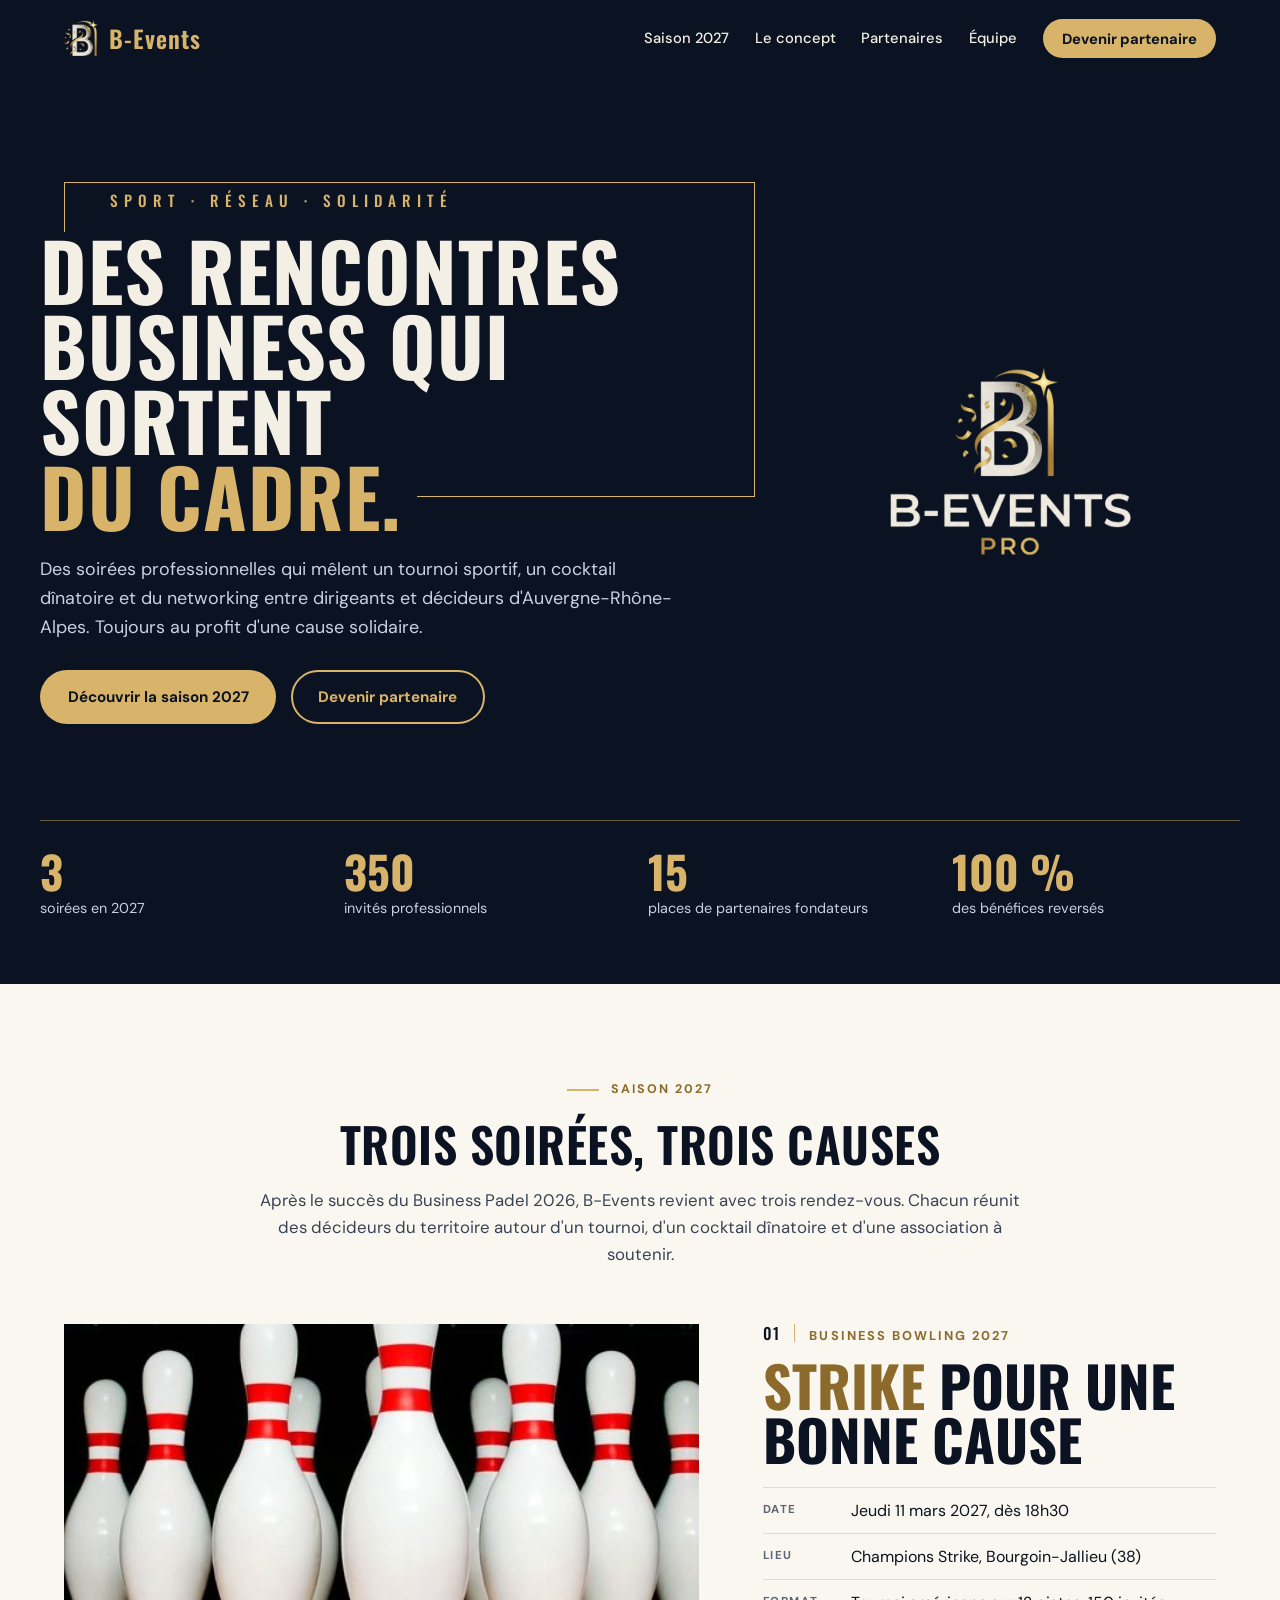
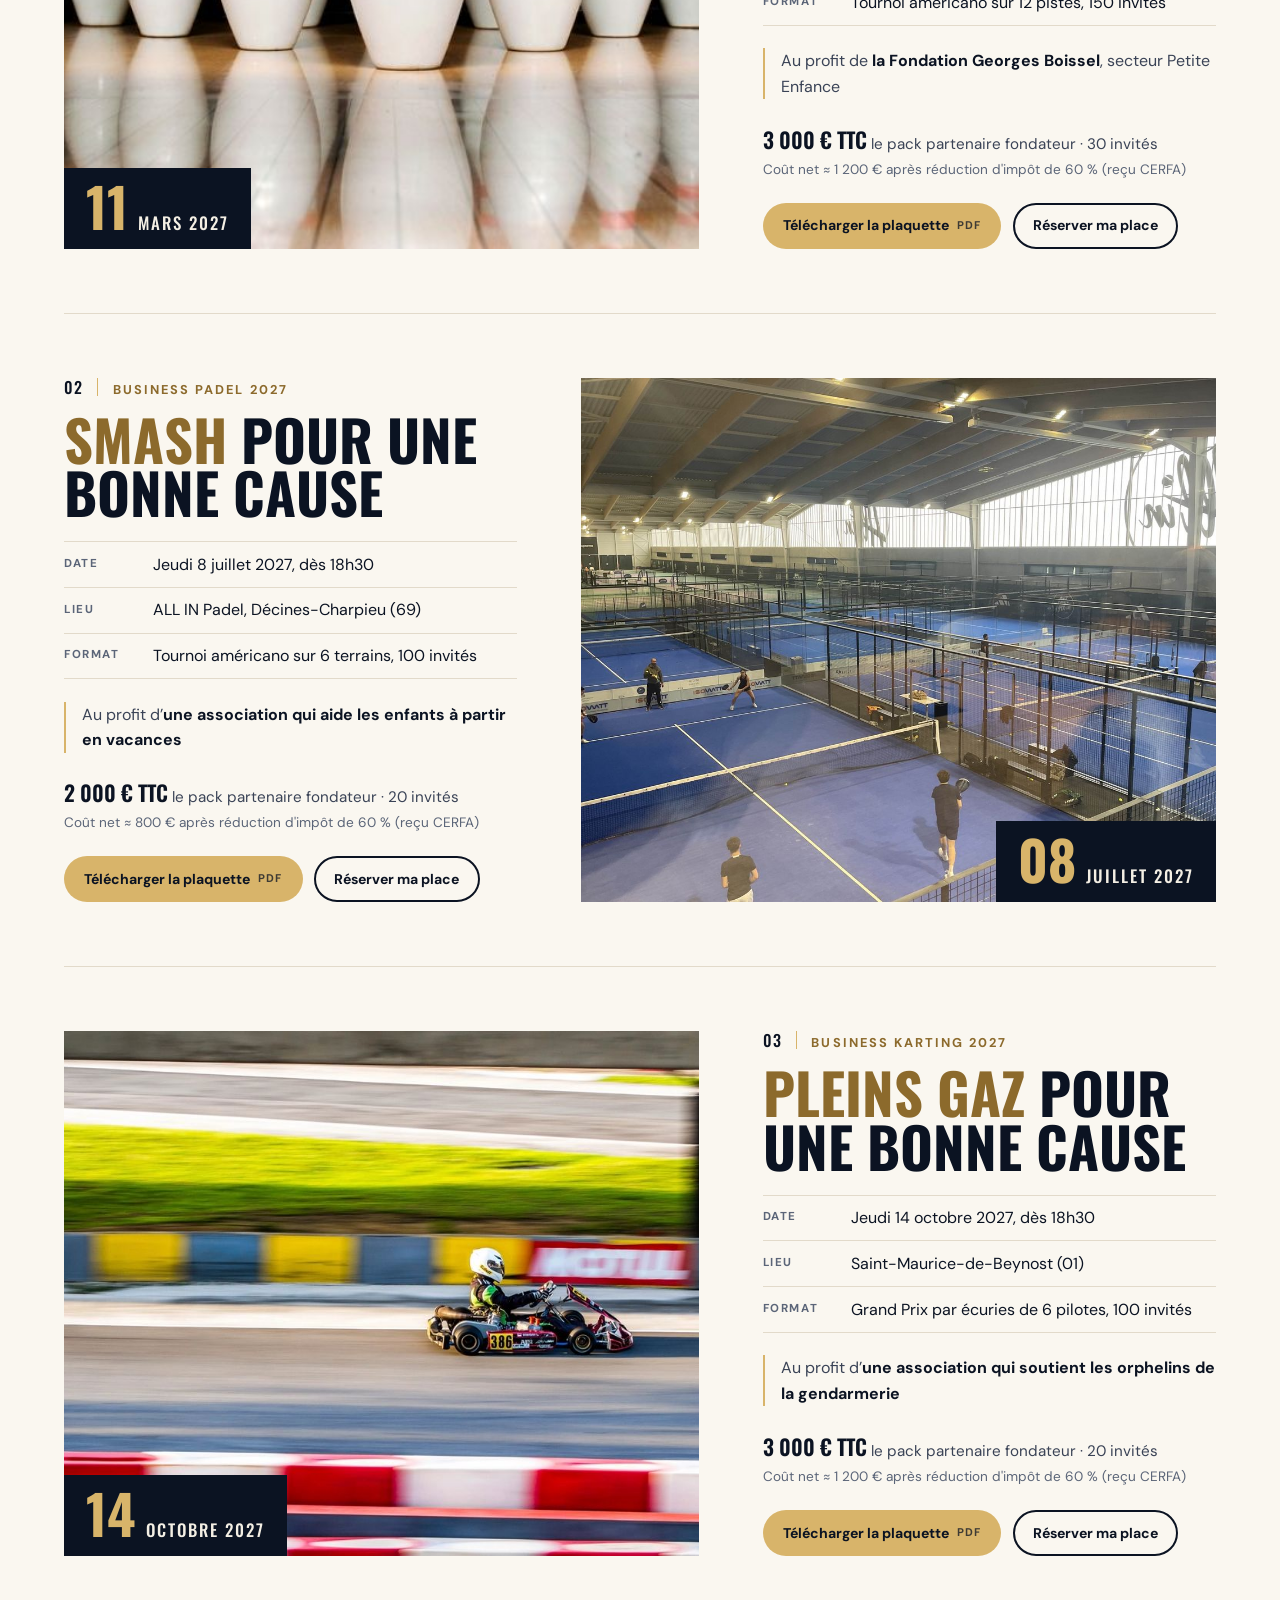
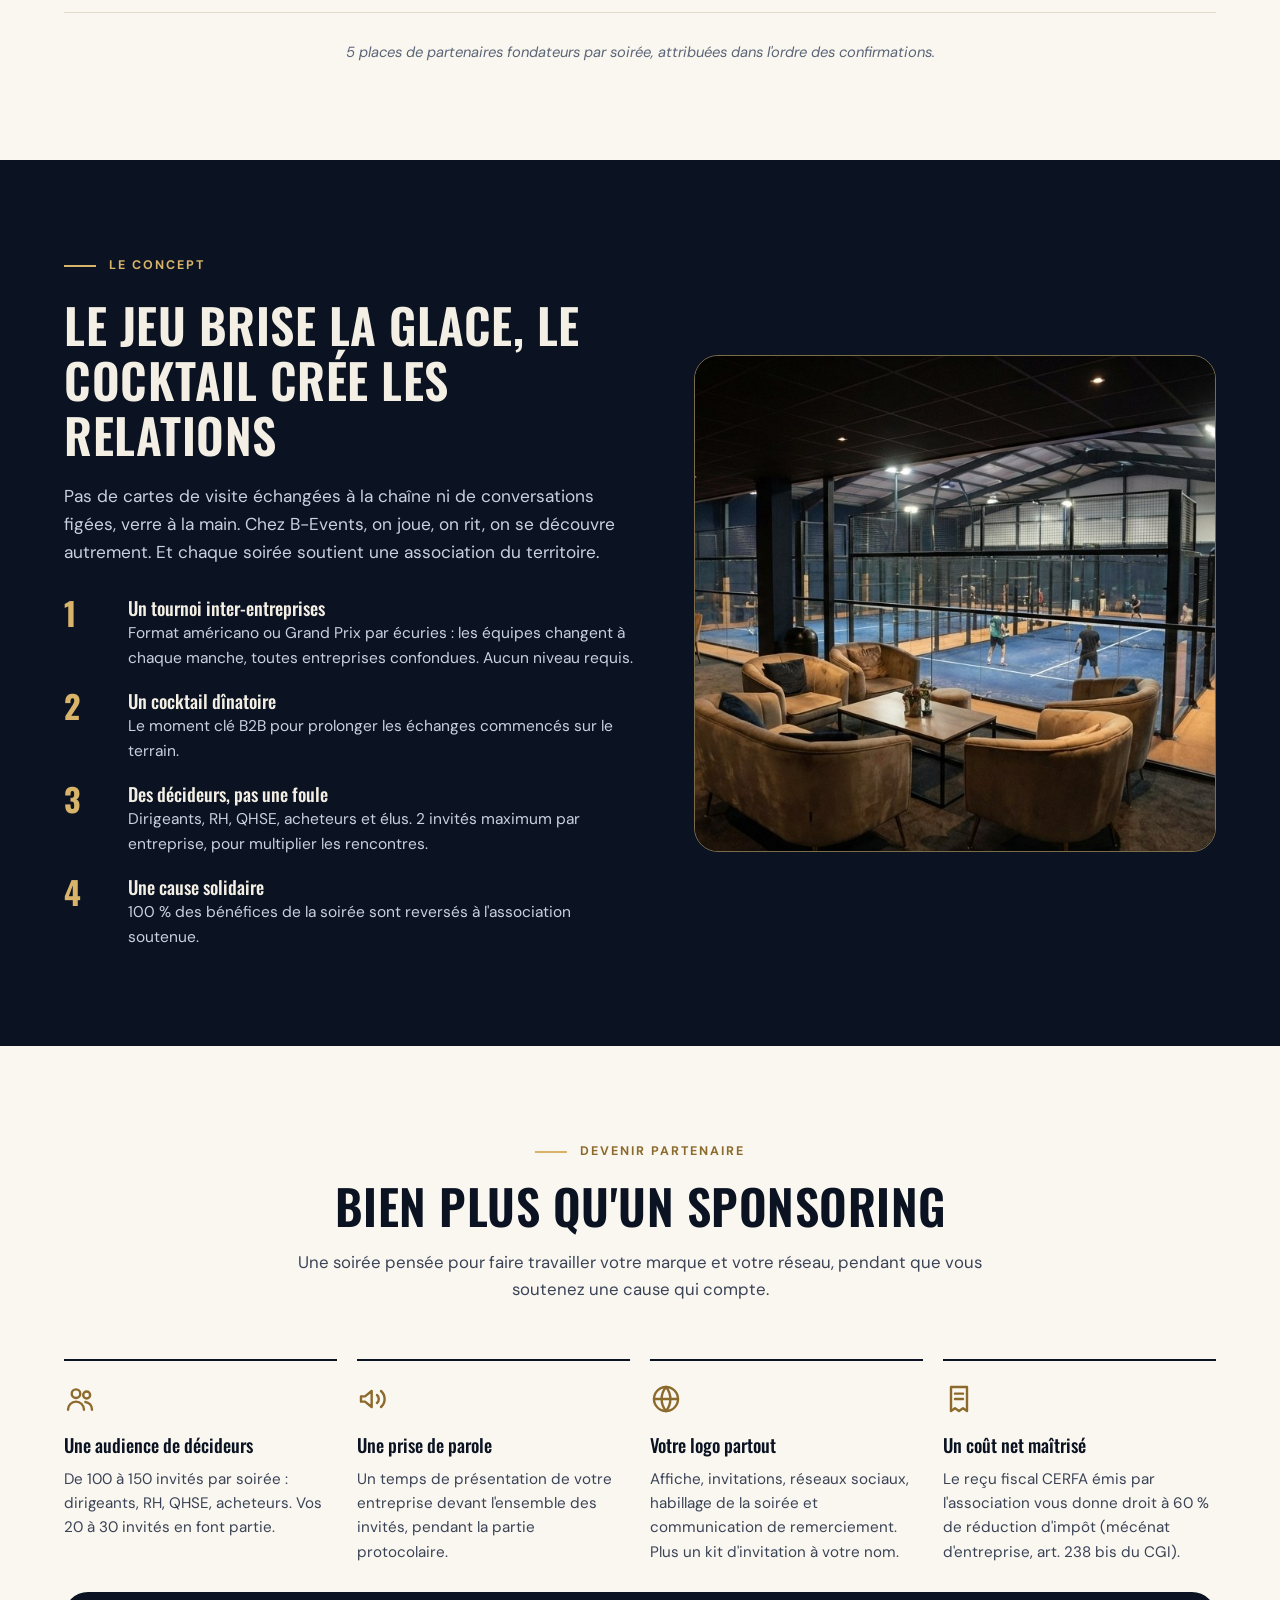
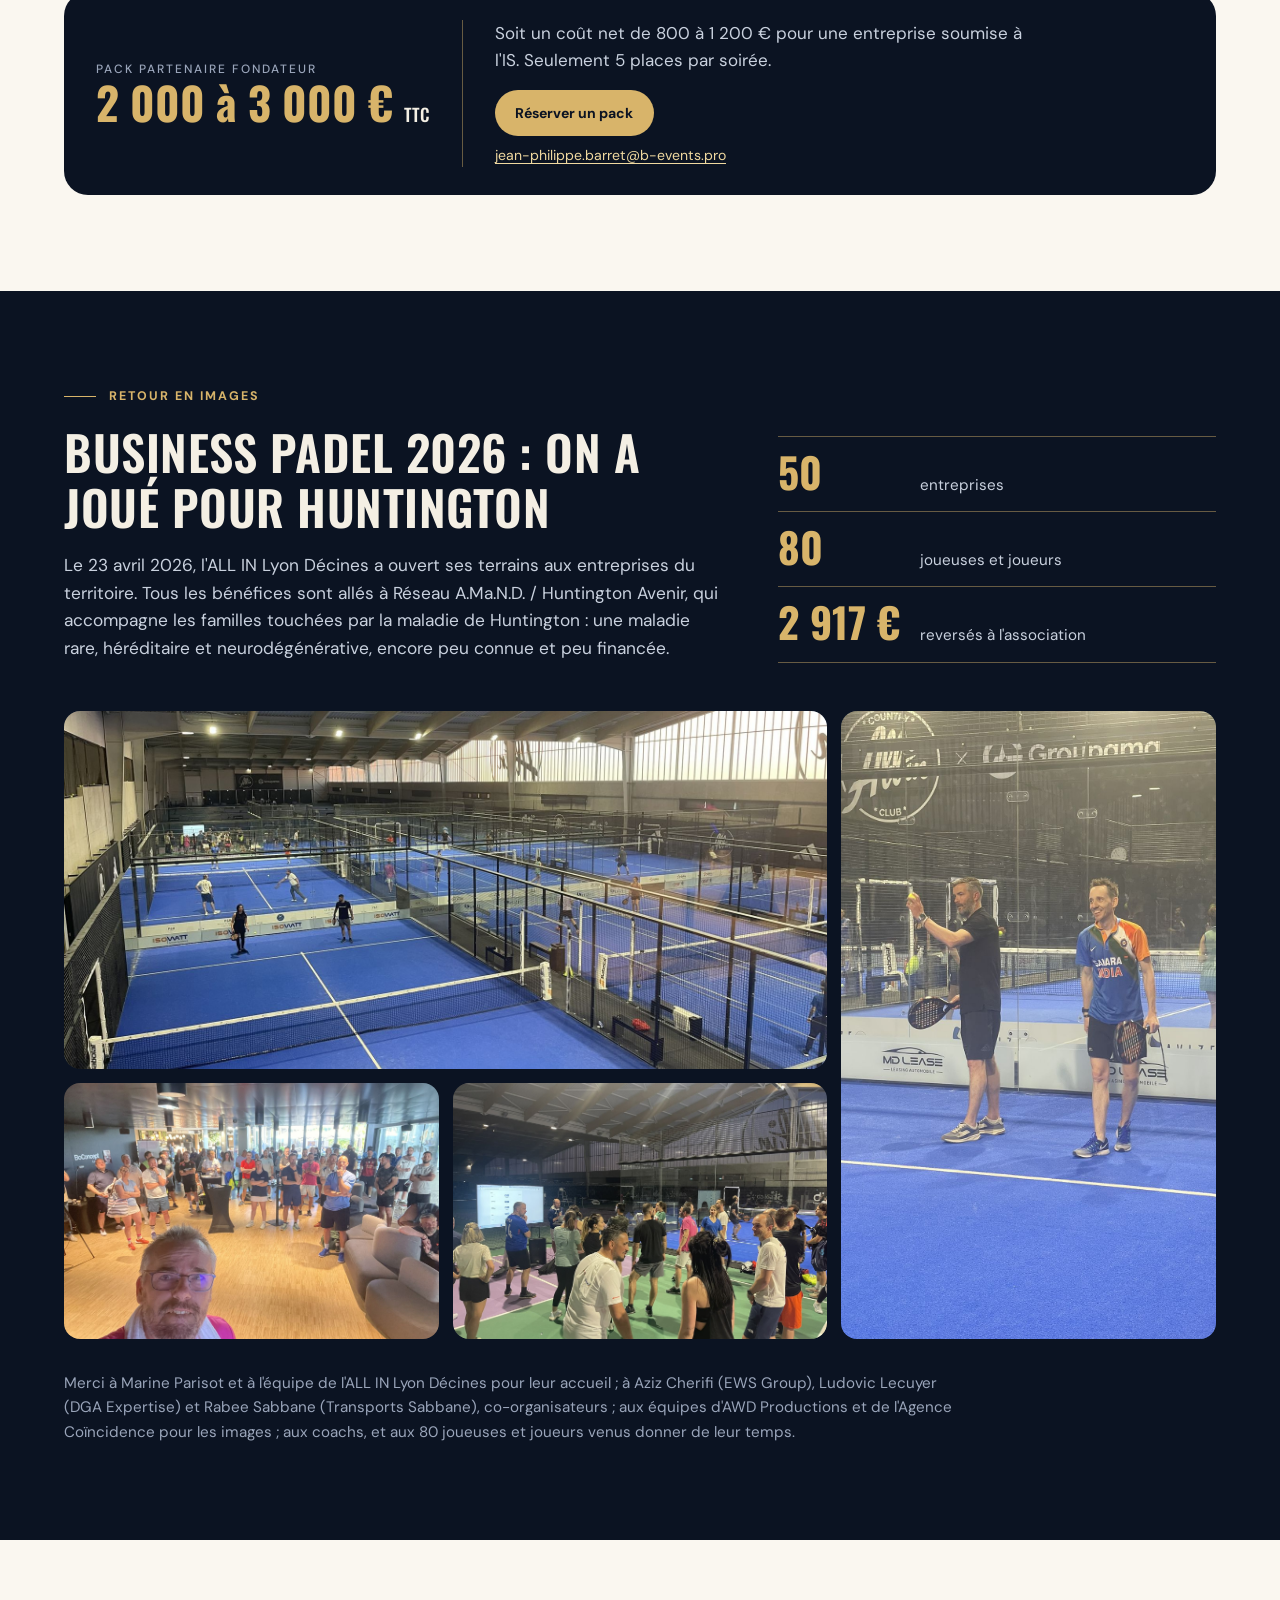
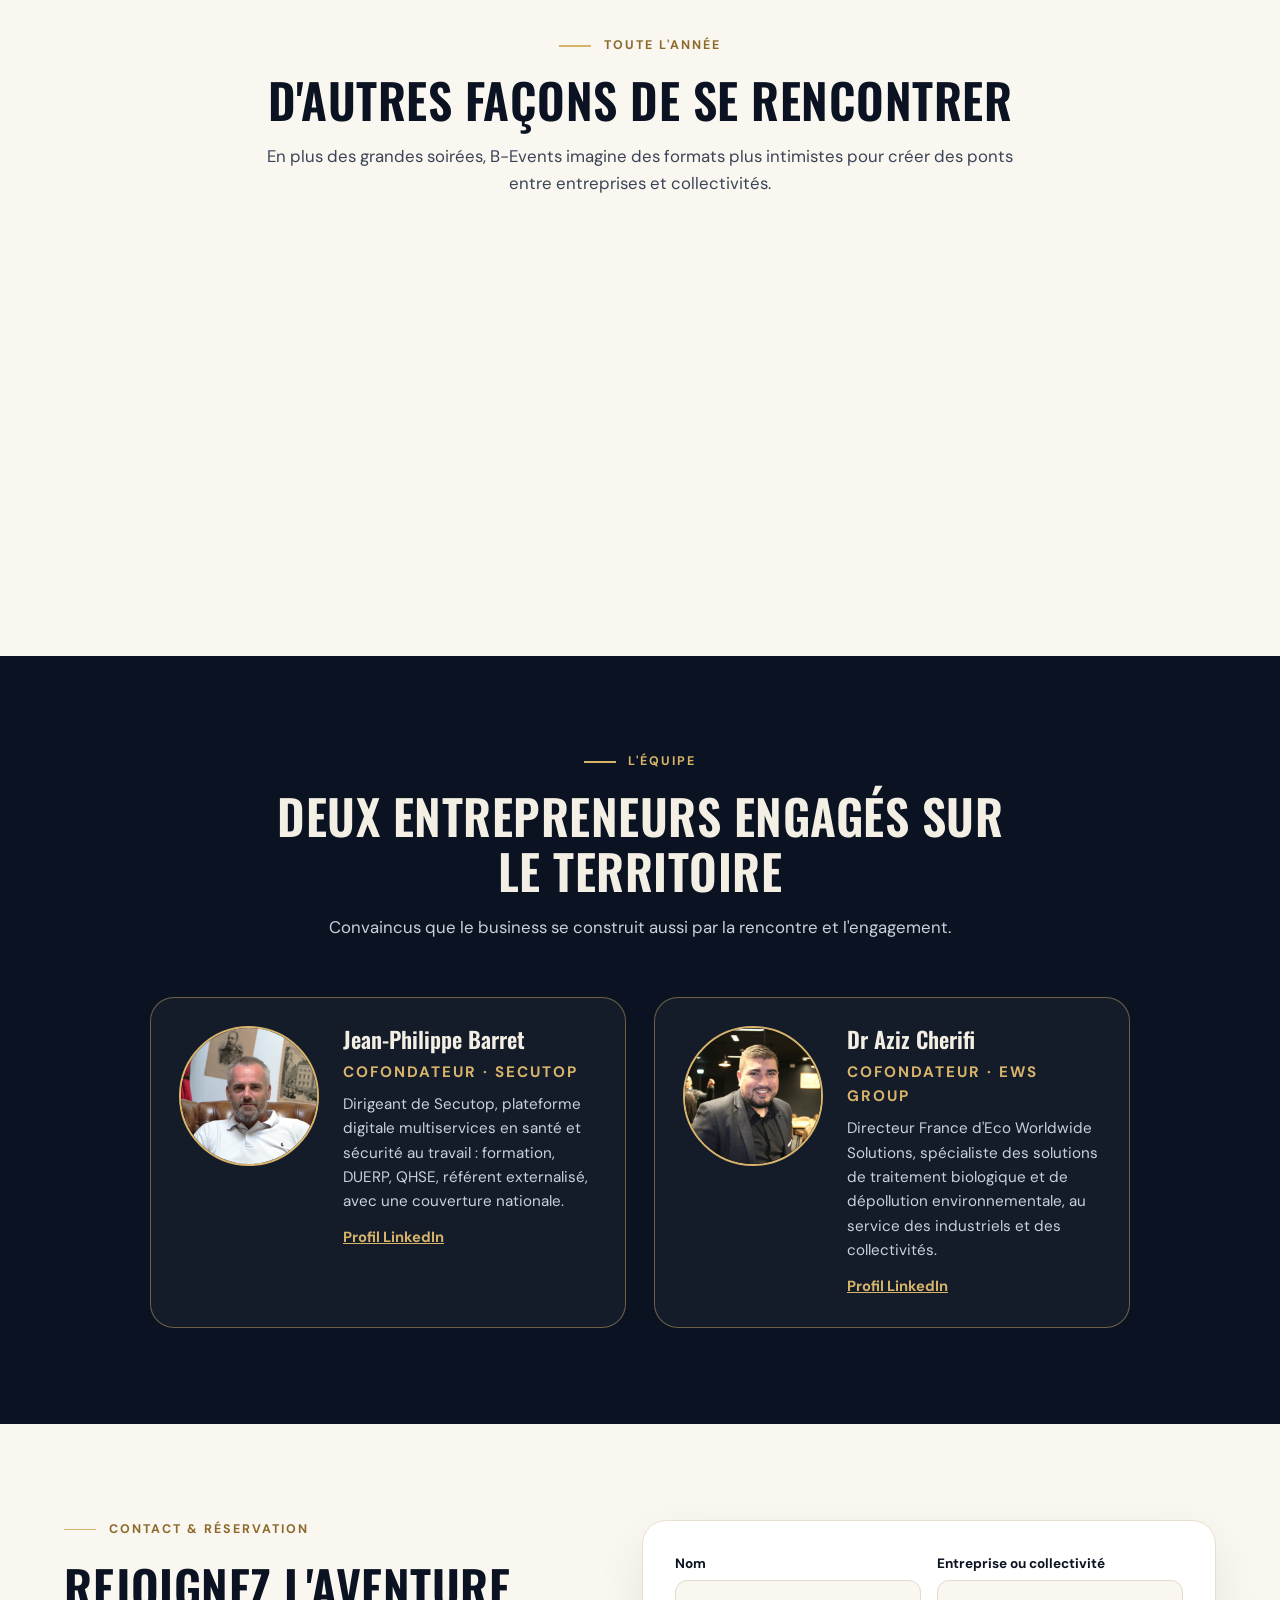
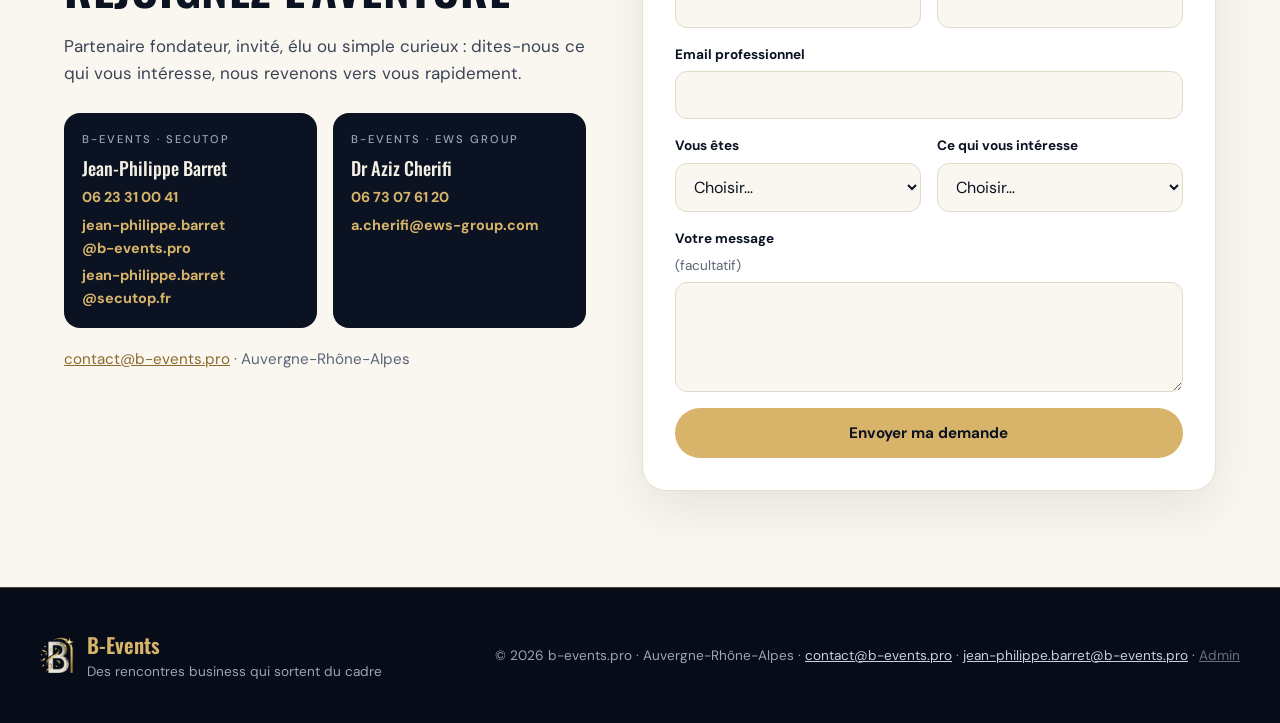
==== commit d23ed7e7: "Update index.html for season 2027: enhance styling, improve accessibility, and update event details" ====
--- a/index.html
+++ b/index.html
@@ -16,7 +16,7 @@
   <link rel="preconnect" href="https://fonts.googleapis.com">
   <link rel="preconnect" href="https://fonts.gstatic.com" crossorigin>
   <link href="https://fonts.googleapis.com/css2?family=Oswald:wght@400;500;600;700&family=DM+Sans:ital,opsz,wght@0,9..40,400;0,9..40,500;0,9..40,700;1,9..40,400&display=swap" rel="stylesheet">
-  <link rel="stylesheet" href="style.css">
+  <link rel="stylesheet" href="style.css?v=20261116c">
 </head>
 <body>
 
@@ -75,26 +75,23 @@
           <p>Après le succès du Business Padel 2026, B-Events revient avec trois rendez-vous. Chacun réunit des décideurs du territoire autour d'un tournoi, d'un cocktail dînatoire et d'une association à soutenir.</p>
         </div>
 
-        <div class="season-grid">
-
-          <!-- BOWLING -->
-          <article class="season-card reveal" id="business-bowling-2027" aria-labelledby="bowling-title">
-            <div class="season-head">
-              <p class="season-sport">Bowling</p>
-              <p class="season-hook"><span>Strike</span> <span>pour une</span> <span>bonne cause</span></p>
-            </div>
-            <div class="season-body">
-              <h3 id="bowling-title">Business Bowling 2027</h3>
+        <div class="season-list">
+
+          <!-- BUSINESS BOWLING 2027 -->
+          <article class="season-row reveal" id="business-bowling-2027" aria-labelledby="bowling-title">
+            <figure class="season-photo">
+              <img src="images/saison/bowling.jpg" alt="Quilles de bowling alignées sur une piste cirée" width="1400" height="933" loading="lazy">
+              <p class="season-date" aria-hidden="true"><strong>11</strong><span>mars 2027</span></p>
+            </figure>
+            <div class="season-text">
+              <h3 id="bowling-title"><span class="season-name"><span class="season-num">01</span>Business Bowling 2027</span><span class="season-hook"><em>Strike</em> pour une bonne cause</span></h3>
               <dl class="season-facts">
-                <div><dt>Date</dt><dd>Jeudi 11 mars 2027, dès 18h30</dd></div>
+                <div><dt>Date</dt><dd><time datetime="2027-03-11T18:30">Jeudi 11 mars 2027</time>, dès 18h30</dd></div>
                 <div><dt>Lieu</dt><dd>Champions Strike, Bourgoin-Jallieu (38)</dd></div>
                 <div><dt>Format</dt><dd>Tournoi américano sur 12 pistes, 150 invités</dd></div>
               </dl>
-              <p class="season-cause"><span>Au profit de</span> la Fondation Georges Boissel, secteur Petite Enfance</p>
-              <div class="season-offer">
-                <p><strong>3&nbsp;000&nbsp;€ TTC</strong> le pack partenaire fondateur · 30 invités</p>
-                <p class="season-net">Coût net ≈ 1&nbsp;200&nbsp;€ après réduction d'impôt de 60&nbsp;% (reçu CERFA)</p>
-              </div>
+              <p class="season-cause">Au profit de <strong>la Fondation Georges Boissel</strong>, secteur Petite Enfance</p>
+              <p class="season-offer"><strong>3&nbsp;000&nbsp;€ TTC</strong> le pack partenaire fondateur · 30 invités<span>Coût net ≈ 1&nbsp;200&nbsp;€ après réduction d'impôt de 60&nbsp;% (reçu CERFA)</span></p>
               <div class="season-actions">
                 <a href="plaquettes/B-Events-Business-Bowling-2027.pdf" class="btn btn-gold btn-sm" download>Télécharger la plaquette <span class="btn-meta">PDF</span></a>
                 <a href="#contact" class="btn btn-ghost btn-sm" data-interet="Business Bowling 2027 — Bourgoin-Jallieu (11/03)">Réserver ma place</a>
@@ -102,24 +99,21 @@
             </div>
           </article>
 
-          <!-- PADEL -->
-          <article class="season-card reveal" id="business-padel-2027" aria-labelledby="padel-title">
-            <div class="season-head">
-              <p class="season-sport">Padel</p>
-              <p class="season-hook"><span>Smash</span> <span>pour une</span> <span>bonne cause</span></p>
-            </div>
-            <div class="season-body">
-              <h3 id="padel-title">Business Padel 2027</h3>
+          <!-- BUSINESS PADEL 2027 -->
+          <article class="season-row reveal" id="business-padel-2027" aria-labelledby="padel-title">
+            <figure class="season-photo">
+              <img src="images/saison/padel.jpg" alt="Terrains de padel couverts de l'ALL IN à Décines-Charpieu, en pleine partie" width="1400" height="933" loading="lazy">
+              <p class="season-date" aria-hidden="true"><strong>08</strong><span>juillet 2027</span></p>
+            </figure>
+            <div class="season-text">
+              <h3 id="padel-title"><span class="season-name"><span class="season-num">02</span>Business Padel 2027</span><span class="season-hook"><em>Smash</em> pour une bonne cause</span></h3>
               <dl class="season-facts">
-                <div><dt>Date</dt><dd>Jeudi 8 juillet 2027, dès 18h30</dd></div>
+                <div><dt>Date</dt><dd><time datetime="2027-07-08T18:30">Jeudi 8 juillet 2027</time>, dès 18h30</dd></div>
                 <div><dt>Lieu</dt><dd>ALL IN Padel, Décines-Charpieu (69)</dd></div>
                 <div><dt>Format</dt><dd>Tournoi américano sur 6 terrains, 100 invités</dd></div>
               </dl>
-              <p class="season-cause"><span>Au profit d'</span>une association qui aide les enfants à partir en vacances</p>
-              <div class="season-offer">
-                <p><strong>2&nbsp;000&nbsp;€ TTC</strong> le pack partenaire fondateur · 20 invités</p>
-                <p class="season-net">Coût net ≈ 800&nbsp;€ après réduction d'impôt de 60&nbsp;% (reçu CERFA)</p>
-              </div>
+              <p class="season-cause">Au profit d’<strong>une association qui aide les enfants à partir en vacances</strong></p>
+              <p class="season-offer"><strong>2&nbsp;000&nbsp;€ TTC</strong> le pack partenaire fondateur · 20 invités<span>Coût net ≈ 800&nbsp;€ après réduction d'impôt de 60&nbsp;% (reçu CERFA)</span></p>
               <div class="season-actions">
                 <a href="plaquettes/B-Events-Business-Padel-2027.pdf" class="btn btn-gold btn-sm" download>Télécharger la plaquette <span class="btn-meta">PDF</span></a>
                 <a href="#contact" class="btn btn-ghost btn-sm" data-interet="Business Padel 2027 — Décines-Charpieu (08/07)">Réserver ma place</a>
@@ -127,24 +121,21 @@
             </div>
           </article>
 
-          <!-- KARTING -->
-          <article class="season-card reveal" id="business-karting-2027" aria-labelledby="karting-title">
-            <div class="season-head">
-              <p class="season-sport">Karting</p>
-              <p class="season-hook"><span>Pleins gaz</span> <span>pour une</span> <span>bonne cause</span></p>
-            </div>
-            <div class="season-body">
-              <h3 id="karting-title">Business Karting 2027</h3>
+          <!-- BUSINESS KARTING 2027 -->
+          <article class="season-row reveal" id="business-karting-2027" aria-labelledby="karting-title">
+            <figure class="season-photo">
+              <img src="images/saison/karting.jpg" alt="Pilote de kart lancé à pleine vitesse sur un circuit" width="1400" height="933" loading="lazy">
+              <p class="season-date" aria-hidden="true"><strong>14</strong><span>octobre 2027</span></p>
+            </figure>
+            <div class="season-text">
+              <h3 id="karting-title"><span class="season-name"><span class="season-num">03</span>Business Karting 2027</span><span class="season-hook"><em>Pleins gaz</em> pour une bonne cause</span></h3>
               <dl class="season-facts">
-                <div><dt>Date</dt><dd>Jeudi 14 octobre 2027, dès 18h30</dd></div>
+                <div><dt>Date</dt><dd><time datetime="2027-10-14T18:30">Jeudi 14 octobre 2027</time>, dès 18h30</dd></div>
                 <div><dt>Lieu</dt><dd>Saint-Maurice-de-Beynost (01)</dd></div>
                 <div><dt>Format</dt><dd>Grand Prix par écuries de 6 pilotes, 100 invités</dd></div>
               </dl>
-              <p class="season-cause"><span>Au profit d'</span>une association qui soutient les orphelins de la gendarmerie</p>
-              <div class="season-offer">
-                <p><strong>3&nbsp;000&nbsp;€ TTC</strong> le pack partenaire fondateur · 20 invités</p>
-                <p class="season-net">Coût net ≈ 1&nbsp;200&nbsp;€ après réduction d'impôt de 60&nbsp;% (reçu CERFA)</p>
-              </div>
+              <p class="season-cause">Au profit d’<strong>une association qui soutient les orphelins de la gendarmerie</strong></p>
+              <p class="season-offer"><strong>3&nbsp;000&nbsp;€ TTC</strong> le pack partenaire fondateur · 20 invités<span>Coût net ≈ 1&nbsp;200&nbsp;€ après réduction d'impôt de 60&nbsp;% (reçu CERFA)</span></p>
               <div class="season-actions">
                 <a href="plaquettes/B-Events-Business-Karting-2027.pdf" class="btn btn-gold btn-sm" download>Télécharger la plaquette <span class="btn-meta">PDF</span></a>
                 <a href="#contact" class="btn btn-ghost btn-sm" data-interet="Business Karting 2027 — Saint-Maurice-de-Beynost (14/10)">Réserver ma place</a>
@@ -228,13 +219,39 @@
           </div>
           <div class="offer-detail">
             <p>Soit un coût net de 800 à 1&nbsp;200&nbsp;€ pour une entreprise soumise à l'IS. Seulement 5 places par soirée.</p>
-            <a href="#contact" class="btn btn-gold btn-sm" data-interet="Devenir partenaire fondateur">Réserver un pack</a>
-          </div>
-        </div>
-      </div>
-    </section>
-
-    <!-- SOUVENIRS : section « Retour en images » à réactiver avec les photos du Business Padel 2026 -->
+            <div class="offer-actions">
+              <a href="#contact" class="btn btn-gold btn-sm" data-interet="Devenir partenaire fondateur">Réserver un pack</a>
+              <a class="offer-mail" href="mailto:jean-philippe.barret@b-events.pro?subject=Pack%20partenaire%20fondateur%20B-Events%202027">jean-philippe.barret@b-events.pro</a>
+            </div>
+          </div>
+        </div>
+      </div>
+    </section>
+
+    <!-- RETOUR EN IMAGES : Business Padel 2026 -->
+    <section class="section section-dark" id="padel-2026" aria-labelledby="recap-title">
+      <div class="container">
+        <div class="recap-head">
+          <div class="recap-intro">
+            <span class="pill pill-dark">Retour en images</span>
+            <h2 id="recap-title">Business Padel 2026 : on a joué pour Huntington</h2>
+            <p class="lead-dark">Le 23 avril 2026, l'ALL IN Lyon Décines a ouvert ses terrains aux entreprises du territoire. Tous les bénéfices sont allés à Réseau A.Ma.N.D. / Huntington Avenir, qui accompagne les familles touchées par la maladie de Huntington : une maladie rare, héréditaire et neurodégénérative, encore peu connue et peu financée.</p>
+          </div>
+          <ul class="recap-stats" aria-label="Le Business Padel 2026 en chiffres">
+            <li><strong>50</strong><span>entreprises</span></li>
+            <li><strong>80</strong><span>joueuses et joueurs</span></li>
+            <li><strong>2&nbsp;917&nbsp;€</strong><span>reversés à l'association</span></li>
+          </ul>
+        </div>
+        <div class="recap-gallery reveal">
+          <figure class="recap-a"><img src="images/padel-2026/padel-2026-terrains.jpg" alt="Vue d'ensemble des terrains couverts de l'ALL IN pendant le tournoi" width="1600" height="1200" loading="lazy"></figure>
+          <figure class="recap-b"><img src="images/padel-2026/padel-2026-briefing.jpg" alt="Jean-Philippe Barret en selfie devant les joueurs réunis dans le lounge avant le tournoi" width="1600" height="1200" loading="lazy"></figure>
+          <figure class="recap-c"><img src="images/padel-2026/padel-2026-tableau.jpg" alt="Joueuses et joueurs rassemblés devant l'écran du tableau des matchs" width="1600" height="1200" loading="lazy"></figure>
+          <figure class="recap-d"><img src="images/padel-2026/padel-2026-joueurs.jpg" alt="Deux joueurs souriants entre deux points sur un terrain de padel" width="1200" height="1600" loading="lazy"></figure>
+        </div>
+        <p class="recap-thanks">Merci à Marine Parisot et à l'équipe de l'ALL IN Lyon Décines pour leur accueil ; à Aziz Cherifi (EWS Group), Ludovic Lecuyer (DGA Expertise) et Rabee Sabbane (Transports Sabbane), co-organisateurs ; aux équipes d'AWD Productions et de l'Agence Coïncidence pour les images ; aux coachs, et aux 80 joueuses et joueurs venus donner de leur temps.</p>
+      </div>
+    </section>
 
     <!-- TOUTE L'ANNÉE -->
     <section class="section section-light" id="formats" aria-labelledby="formats-title">
@@ -330,7 +347,8 @@
               <p class="contact-org">B-Events · Secutop</p>
               <p class="contact-name">Jean-Philippe Barret</p>
               <a href="tel:+33623310041">06 23 31 00 41</a>
-              <a href="mailto:jean-philippe.barret@secutop.fr">jean-philippe.barret@secutop.fr</a>
+              <a href="mailto:jean-philippe.barret@b-events.pro">jean-philippe.barret<wbr><span class="nowrap">@b-events.pro</span></a>
+              <a href="mailto:jean-philippe.barret@secutop.fr">jean-philippe.barret<wbr><span class="nowrap">@secutop.fr</span></a>
             </div>
             <div class="contact-person">
               <p class="contact-org">B-Events · EWS Group</p>
@@ -387,7 +405,7 @@
           <p class="footer-tagline">Des rencontres business qui sortent du cadre</p>
         </div>
       </div>
-      <p class="footer-meta">&copy; 2026 b-events.pro · Auvergne-Rhône-Alpes · <a href="mailto:contact@b-events.pro">contact@b-events.pro</a> · <a href="/admin" class="footer-admin">Admin</a></p>
+      <p class="footer-meta">&copy; 2026 b-events.pro · Auvergne-Rhône-Alpes · <a href="mailto:contact@b-events.pro">contact@b-events.pro</a> · <a href="mailto:jean-philippe.barret@b-events.pro">jean-philippe.barret@b-events.pro</a> · <a href="/admin" class="footer-admin">Admin</a></p>
     </div>
   </footer>
 
--- a/style.css
+++ b/style.css
@@ -151,6 +151,7 @@
   background: var(--or); color: var(--nuit); font-weight: 700;
 }
 .nav-links .nav-cta:hover { background: var(--champagne); color: var(--nuit); }
+.nav-links .nav-cta.active { color: var(--nuit); }
 
 .menu-toggle {
   display: none;
@@ -225,42 +226,53 @@
 .section-header p { color: var(--encre); font-size: 1.05rem; }
 .section-header-dark p { color: var(--brume); }
 
-/* ---------- Saison 2027 ---------- */
-.season-grid { display: grid; grid-template-columns: repeat(3, minmax(0, 1fr)); gap: 28px; }
-.season-card {
-  display: flex; flex-direction: column;
-  border-radius: var(--radius-lg);
-  overflow: hidden;
-  background: var(--nuit);
-  color: var(--brume);
-  border: 1px solid rgba(216, 180, 106, .35);
-  box-shadow: 0 20px 50px rgba(11, 19, 34, .18);
-}
-.season-head { padding: 28px 26px 0; display: flex; flex-direction: column; gap: .8rem; }
-.season-sport { font-size: .72rem; font-weight: 700; letter-spacing: .16em; text-transform: uppercase; color: var(--acier); }
-.season-hook { font-family: var(--font-titre); font-weight: 700; font-size: 2.6rem; line-height: .95; text-transform: uppercase; color: var(--creme); }
-.season-hook span { display: block; }
-.season-hook span:first-child { color: var(--or); }
-.season-body { flex: 1; display: flex; flex-direction: column; gap: 1rem; padding: 22px 26px 28px; }
-.season-card h3 { font-family: var(--font-texte); font-size: .8rem; font-weight: 700; letter-spacing: .14em; text-transform: uppercase; color: var(--acier); padding-top: 1rem; border-top: 1px solid rgba(216, 180, 106, .3); }
-.season-facts { display: flex; flex-direction: column; gap: .55rem; }
-.season-facts div { display: grid; grid-template-columns: 68px 1fr; gap: .6rem; }
-.season-facts dt { font-size: .72rem; font-weight: 500; letter-spacing: 2px; text-transform: uppercase; color: var(--acier); padding-top: .2rem; }
-.season-facts dd { font-size: .95rem; color: var(--creme); }
-.season-cause {
-  padding: .8rem 1rem; border-radius: 12px;
-  border: 1px solid rgba(79, 214, 207, .5); background: rgba(79, 214, 207, .06);
-  color: var(--turquoise); font-size: .93rem; font-weight: 500;
-}
-.season-cause span { color: var(--brume); font-weight: 400; }
-.season-offer { padding-top: .9rem; border-top: 1px solid rgba(216, 180, 106, .3); }
-.season-offer p { font-size: .93rem; color: var(--brume); }
-.season-offer strong { font-family: var(--font-titre); font-size: 1.25rem; font-weight: 600; color: var(--or); }
-.season-net { font-size: .82rem !important; color: var(--acier) !important; margin-top: .2rem; }
-.season-actions { margin-top: auto; display: flex; flex-wrap: wrap; gap: .6rem; padding-top: .4rem; }
-.season-card .btn-ghost { border-color: rgba(216, 180, 106, .7); color: var(--or); }
-.season-card .btn-ghost:hover { background: rgba(216, 180, 106, .14); color: var(--champagne); }
-.season-note { text-align: center; margin-top: 32px; color: var(--gris); font-size: .92rem; font-style: italic; }
+/* ---------- Saison 2027 : trois rangées photo + texte, côtés alternés ---------- */
+.season-list { display: flex; flex-direction: column; }
+.season-row {
+  display: grid; grid-template-columns: minmax(0, 7fr) minmax(0, 5fr); gap: 64px; align-items: stretch;
+  padding: 64px 0; border-top: 1px solid var(--lin);
+}
+.season-row:first-child { padding-top: 0; border-top: none; }
+.season-row:last-child { padding-bottom: 0; }
+.season-row:nth-child(even) { grid-template-columns: minmax(0, 5fr) minmax(0, 7fr); }
+.season-row:nth-child(even) .season-photo { order: 2; }
+
+.season-photo { position: relative; min-height: 440px; overflow: hidden; background: var(--nuit); }
+.season-photo img { position: absolute; inset: 0; width: 100%; height: 100%; object-fit: cover; }
+/* Date en aplat nuit, posée dans l'angle de la photo */
+.season-date {
+  position: absolute; left: 0; bottom: 0;
+  display: flex; align-items: baseline; gap: .6rem;
+  padding: 14px 22px 12px; background: var(--nuit);
+  font-family: var(--font-titre); text-transform: uppercase; color: var(--creme);
+}
+.season-date strong { font-size: 3.4rem; font-weight: 700; line-height: .9; color: var(--or); }
+.season-date span { font-size: 1.05rem; font-weight: 500; letter-spacing: 2px; }
+.season-row:nth-child(even) .season-date { left: auto; right: 0; }
+
+.season-text { display: flex; flex-direction: column; gap: 1.4rem; justify-content: center; }
+.season-text h3 { display: flex; flex-direction: column; gap: .9rem; }
+.season-name {
+  display: flex; align-items: baseline; gap: .9rem;
+  font-family: var(--font-texte); font-size: .8rem; font-weight: 700; letter-spacing: .16em; text-transform: uppercase; color: var(--bronze);
+}
+.season-num { font-family: var(--font-titre); font-size: 1rem; font-weight: 500; letter-spacing: 1px; color: var(--nuit); padding-right: .9rem; border-right: 1.5px solid var(--or); }
+.season-hook { font-family: var(--font-titre); font-weight: 700; font-size: clamp(2.4rem, 4.4vw, 3.6rem); line-height: .95; text-transform: uppercase; color: var(--nuit); }
+.season-hook em { font-style: normal; color: var(--bronze); }
+
+.season-facts { display: flex; flex-direction: column; }
+.season-facts div { display: grid; grid-template-columns: 76px 1fr; gap: .8rem; padding: .6rem 0; border-top: 1px solid var(--lin); }
+.season-facts div:last-child { border-bottom: 1px solid var(--lin); }
+.season-facts dt { font-size: .72rem; font-weight: 700; letter-spacing: .14em; text-transform: uppercase; color: var(--gris); padding-top: .2rem; }
+.season-facts dd { font-size: 1rem; color: var(--nuit); }
+
+.season-cause { padding-left: 1rem; border-left: 2px solid var(--or); font-size: 1rem; color: var(--encre); }
+.season-cause strong { color: var(--nuit); }
+.season-offer { font-size: .95rem; color: var(--encre); }
+.season-offer strong { font-family: var(--font-titre); font-size: 1.35rem; font-weight: 600; color: var(--nuit); }
+.season-offer span { display: block; margin-top: .15rem; font-size: .85rem; color: var(--gris); }
+.season-actions { display: flex; flex-wrap: wrap; gap: .7rem; }
+.season-note { text-align: center; margin-top: 56px; padding-top: 28px; border-top: 1px solid var(--lin); color: var(--gris); font-size: .92rem; font-style: italic; }
 
 /* ---------- Concept ---------- */
 .concept-layout { display: grid; grid-template-columns: 1.1fr 1fr; gap: 56px; align-items: center; }
@@ -302,12 +314,52 @@
 .offer-price span { font-size: 1.1rem; font-weight: 500; color: var(--creme); }
 .offer-detail { display: flex; flex-wrap: wrap; align-items: center; justify-content: space-between; gap: 1rem; padding-left: 32px; border-left: 1px solid rgba(216, 180, 106, .45); }
 .offer-detail p { max-width: 34rem; }
+.offer-actions { display: flex; flex-direction: column; align-items: flex-start; gap: .5rem; }
+.offer-band a.offer-mail, .offer-band a.offer-mail:visited { color: var(--champagne); font-size: .88rem; text-decoration: underline; text-underline-offset: 3px; overflow-wrap: anywhere; }
+.offer-band a.offer-mail:hover, .offer-band a.offer-mail:focus-visible { color: var(--or); }
 
 /* ---------- Galerie ---------- */
 .gallery { display: grid; grid-template-columns: repeat(auto-fit, minmax(300px, 1fr)); gap: 16px; }
 .gallery figure { border-radius: var(--radius); overflow: hidden; aspect-ratio: 4 / 3; background: var(--sable); }
 .gallery img { width: 100%; height: 100%; object-fit: cover; transition: transform .5s; }
 .gallery figure:hover img { transform: scale(1.04); }
+
+/* ---------- Retour en images (Padel 2026) ---------- */
+.recap-head { display: grid; grid-template-columns: 1.5fr 1fr; gap: 56px; align-items: end; margin-bottom: 48px; }
+.recap-intro { display: flex; flex-direction: column; gap: 1.1rem; align-items: flex-start; }
+.recap-stats { list-style: none; display: grid; grid-template-columns: max-content 1fr; column-gap: 1.25rem; }
+.recap-stats li { grid-column: 1 / -1; display: grid; grid-template-columns: subgrid; align-items: baseline; padding: 14px 0; border-top: 1px solid rgba(216, 180, 106, .45); }
+.recap-stats li:last-child { border-bottom: 1px solid rgba(216, 180, 106, .45); }
+.recap-stats strong { font-family: var(--font-titre); font-weight: 700; font-size: clamp(1.9rem, 3.4vw, 2.6rem); line-height: 1; color: var(--or); }
+.recap-stats span { font-size: .95rem; color: var(--brume); }
+.recap-gallery {
+  display: grid; gap: 14px;
+  grid-template-columns: repeat(3, minmax(0, 1fr));
+  grid-template-rows: clamp(240px, 28vw, 360px) clamp(200px, 20vw, 260px);
+  grid-template-areas: "a a d" "b c d";
+}
+.recap-gallery figure { border-radius: var(--radius); overflow: hidden; background: var(--ardoise); }
+.recap-gallery img { width: 100%; height: 100%; object-fit: cover; }
+.recap-a { grid-area: a; }
+.recap-a img { object-position: 50% 62%; }
+.recap-b { grid-area: b; }
+.recap-c { grid-area: c; }
+.recap-d { grid-area: d; }
+.recap-d img { object-position: 50% 40%; }
+.recap-thanks { max-width: 56rem; margin-top: 32px; font-size: .95rem; color: var(--acier); }
+@media (max-width: 900px) {
+  .recap-head { grid-template-columns: 1fr; gap: 32px; }
+  .recap-gallery {
+    grid-template-columns: repeat(2, minmax(0, 1fr));
+    grid-template-rows: 46vw 34vw 34vw;
+    grid-template-areas: "a a" "b d" "c d";
+  }
+}
+@media (max-width: 600px) {
+  .recap-gallery { grid-template-columns: 1fr; grid-template-rows: none; grid-template-areas: none; }
+  .recap-gallery figure { grid-area: auto; aspect-ratio: 4 / 3; }
+  .recap-gallery .recap-d { aspect-ratio: 4 / 5; }
+}
 
 /* ---------- Formats ---------- */
 .formats-grid { display: grid; grid-template-columns: repeat(4, minmax(0, 1fr)); gap: 20px; }
@@ -379,6 +431,7 @@
 .contact-name { font-family: var(--font-titre); font-size: 1.15rem; font-weight: 500; color: var(--creme); }
 .contact-person a { color: var(--or); font-weight: 700; font-size: .9rem; text-decoration: none; overflow-wrap: anywhere; }
 .contact-person a:hover { color: var(--champagne); text-decoration: underline; }
+.contact-person .nowrap { white-space: nowrap; }
 .contact-generic { font-size: .95rem; color: var(--gris); }
 
 .contact-form {
@@ -427,7 +480,7 @@
 
 /* ---------- Responsive ---------- */
 @media (max-width: 1080px) {
-  .season-grid { grid-template-columns: repeat(2, minmax(0, 1fr)); }
+  .season-row, .season-row:nth-child(even) { gap: 40px; }
   .why-grid, .formats-grid { grid-template-columns: repeat(2, minmax(0, 1fr)); }
   .founders-grid { grid-template-columns: 1fr; }
 }
@@ -453,6 +506,10 @@
   .hero-visual img { width: 150px; }
   .hero-stats { grid-template-columns: repeat(2, minmax(0, 1fr)); gap: 20px; }
 
+  .season-row, .season-row:nth-child(even) { grid-template-columns: 1fr; gap: 28px; padding: 48px 0; }
+  .season-row:nth-child(even) .season-photo { order: 0; }
+  .season-row:nth-child(even) .season-date { left: 0; right: auto; }
+  .season-photo { min-height: 0; aspect-ratio: 3 / 2; }
   .concept-layout, .contact-layout { grid-template-columns: 1fr; }
   .concept-visual { max-width: 560px; }
   .offer-band { grid-template-columns: 1fr; gap: 16px; }
@@ -467,7 +524,9 @@
   .hero-frame { left: 14px; right: 0; }
   .hero .eyebrow { margin-left: 28px; font-size: .8rem; letter-spacing: 3px; }
   nav { padding: 0 16px; }
-  .season-grid, .why-grid, .formats-grid { grid-template-columns: 1fr; }
+  .why-grid, .formats-grid { grid-template-columns: 1fr; }
+  .season-date strong { font-size: 2.6rem; }
+  .season-date { padding: 10px 16px 9px; }
   .form-row, .contact-people { grid-template-columns: 1fr; }
   .contact-form { padding: 22px; }
   .founder-card { grid-template-columns: 1fr; text-align: left; }
